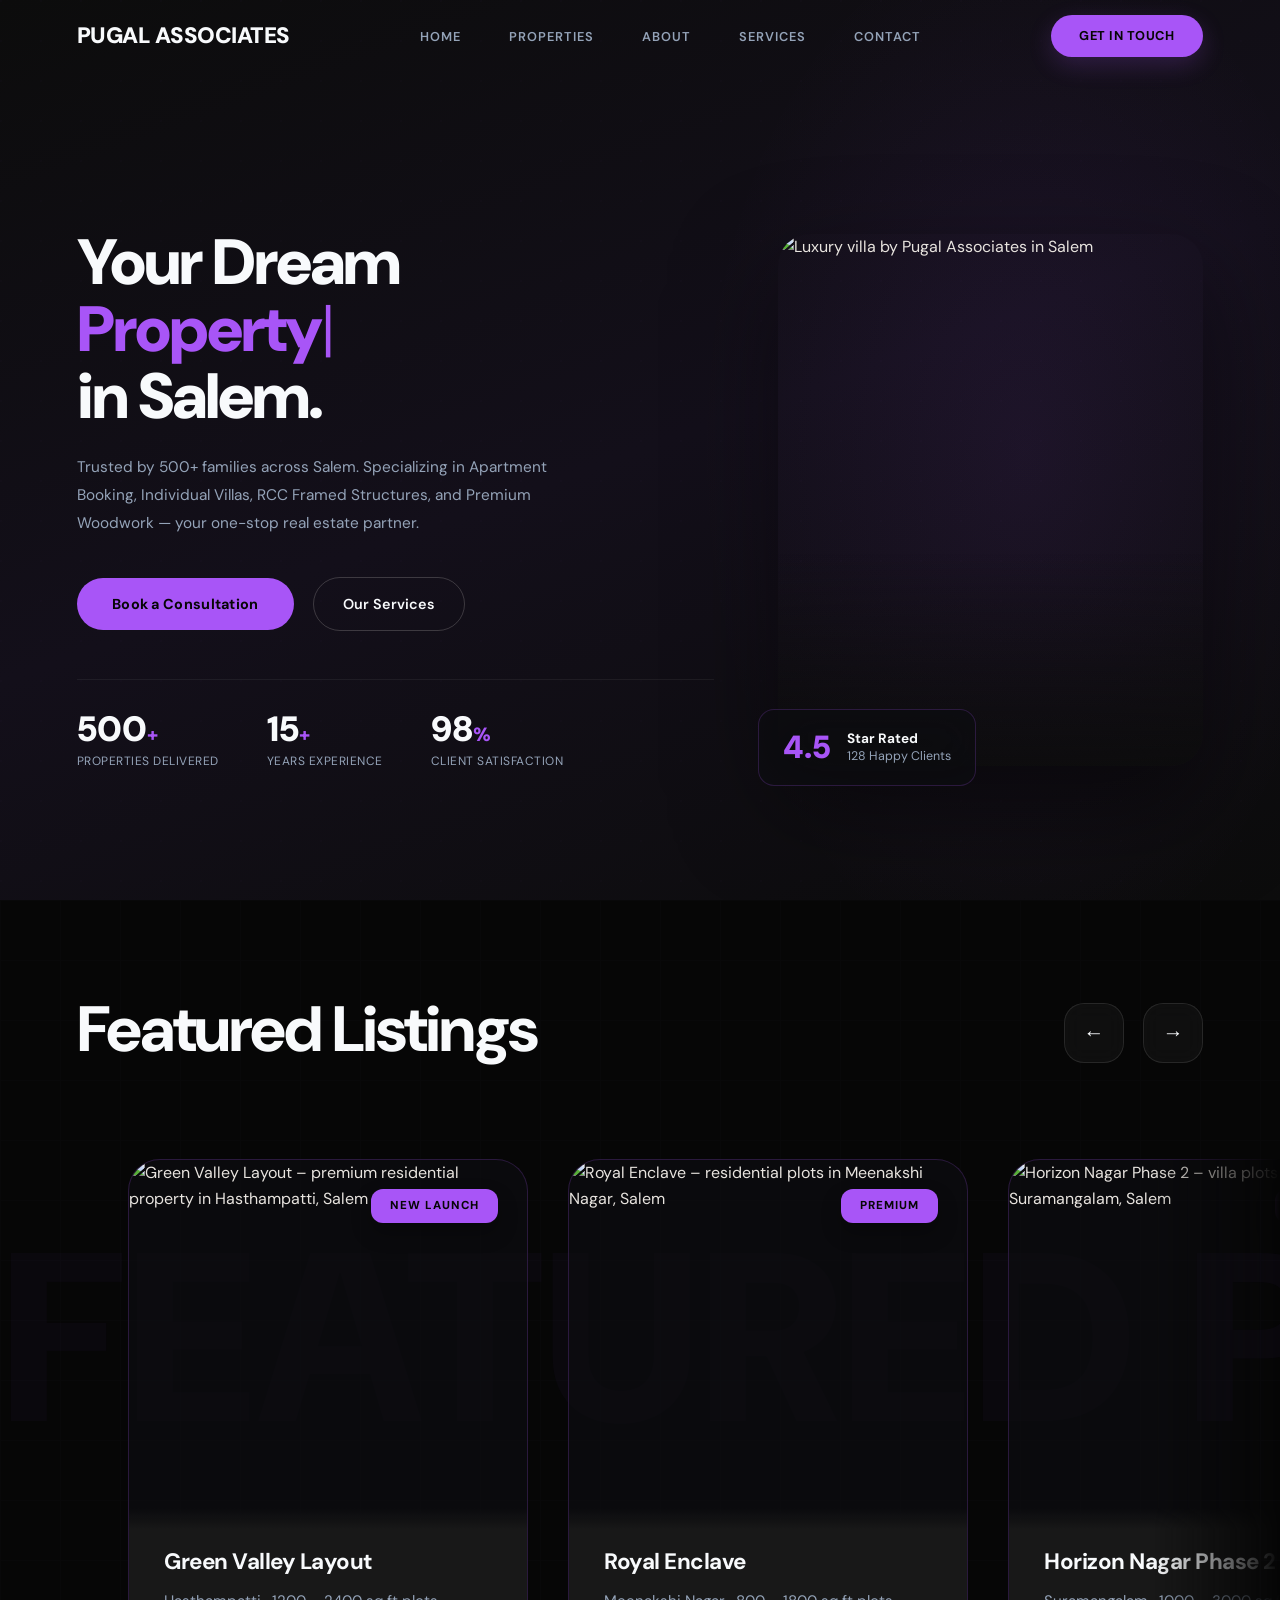
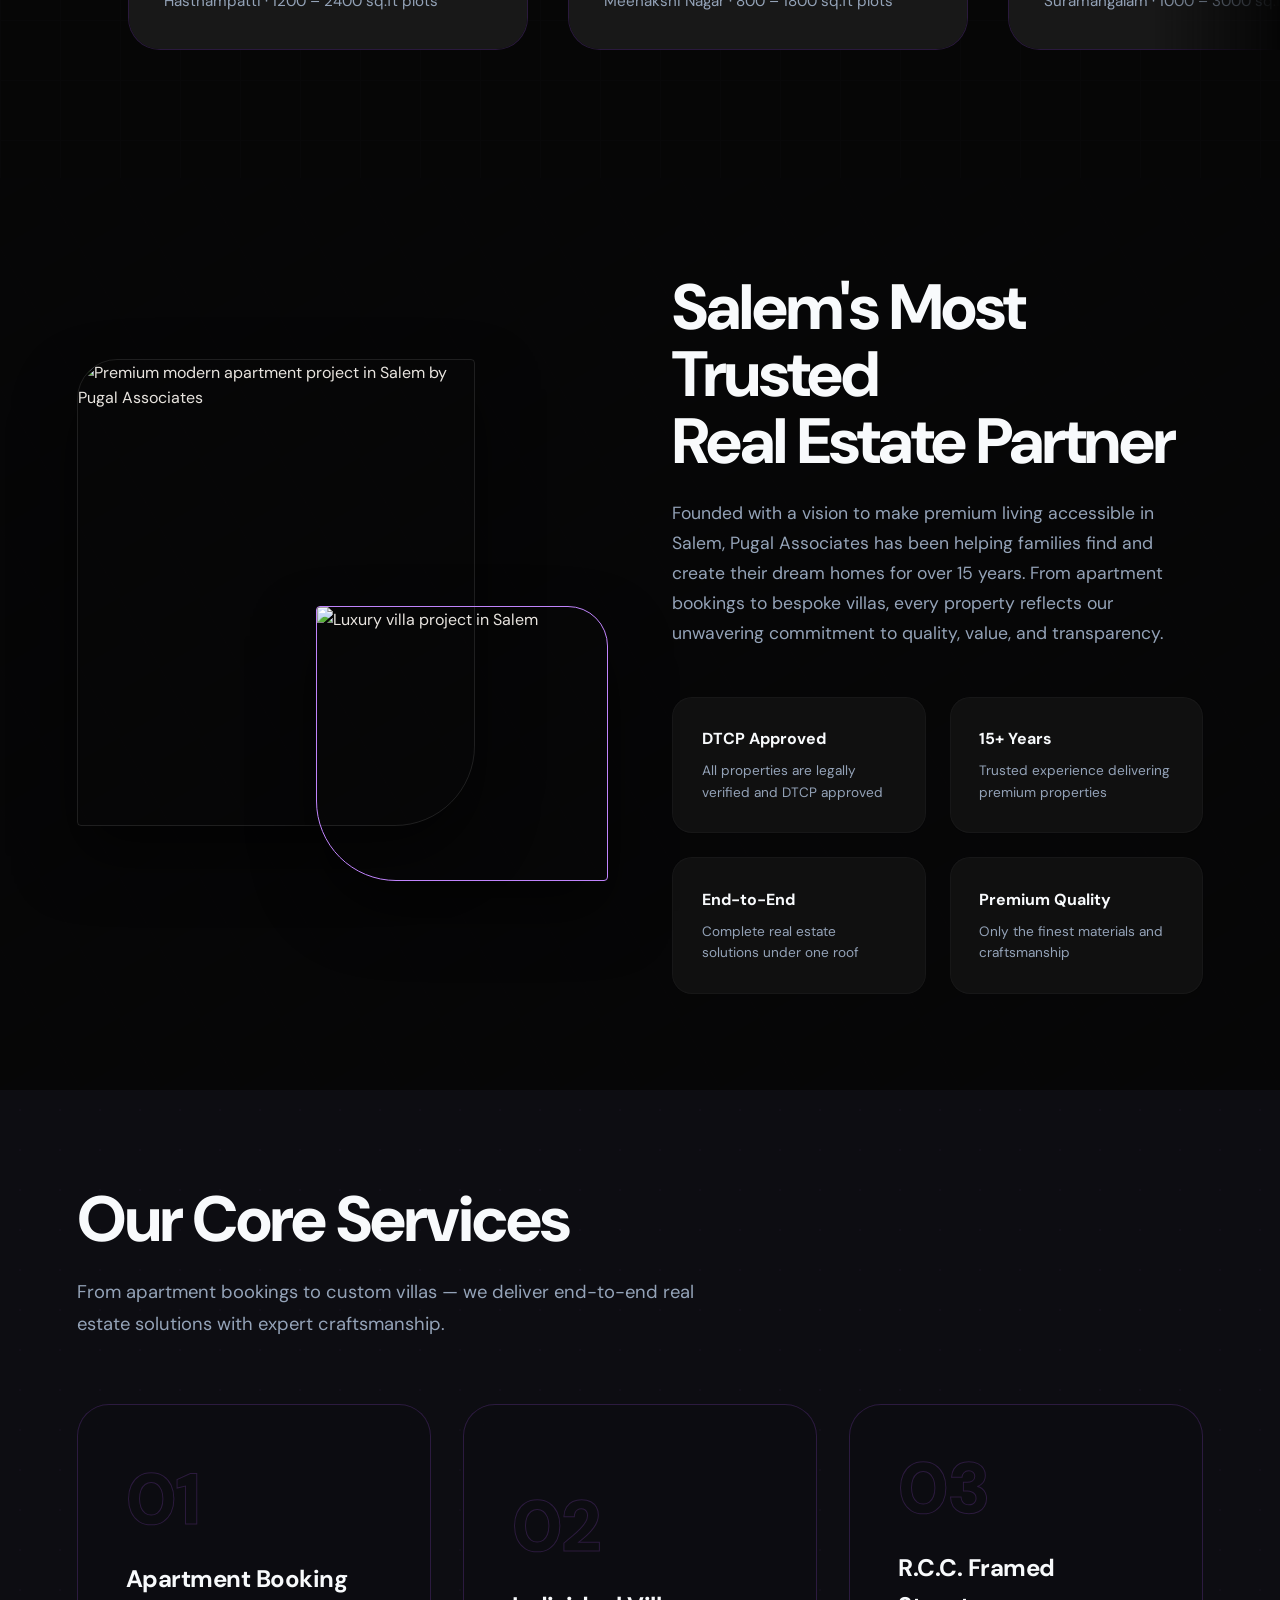
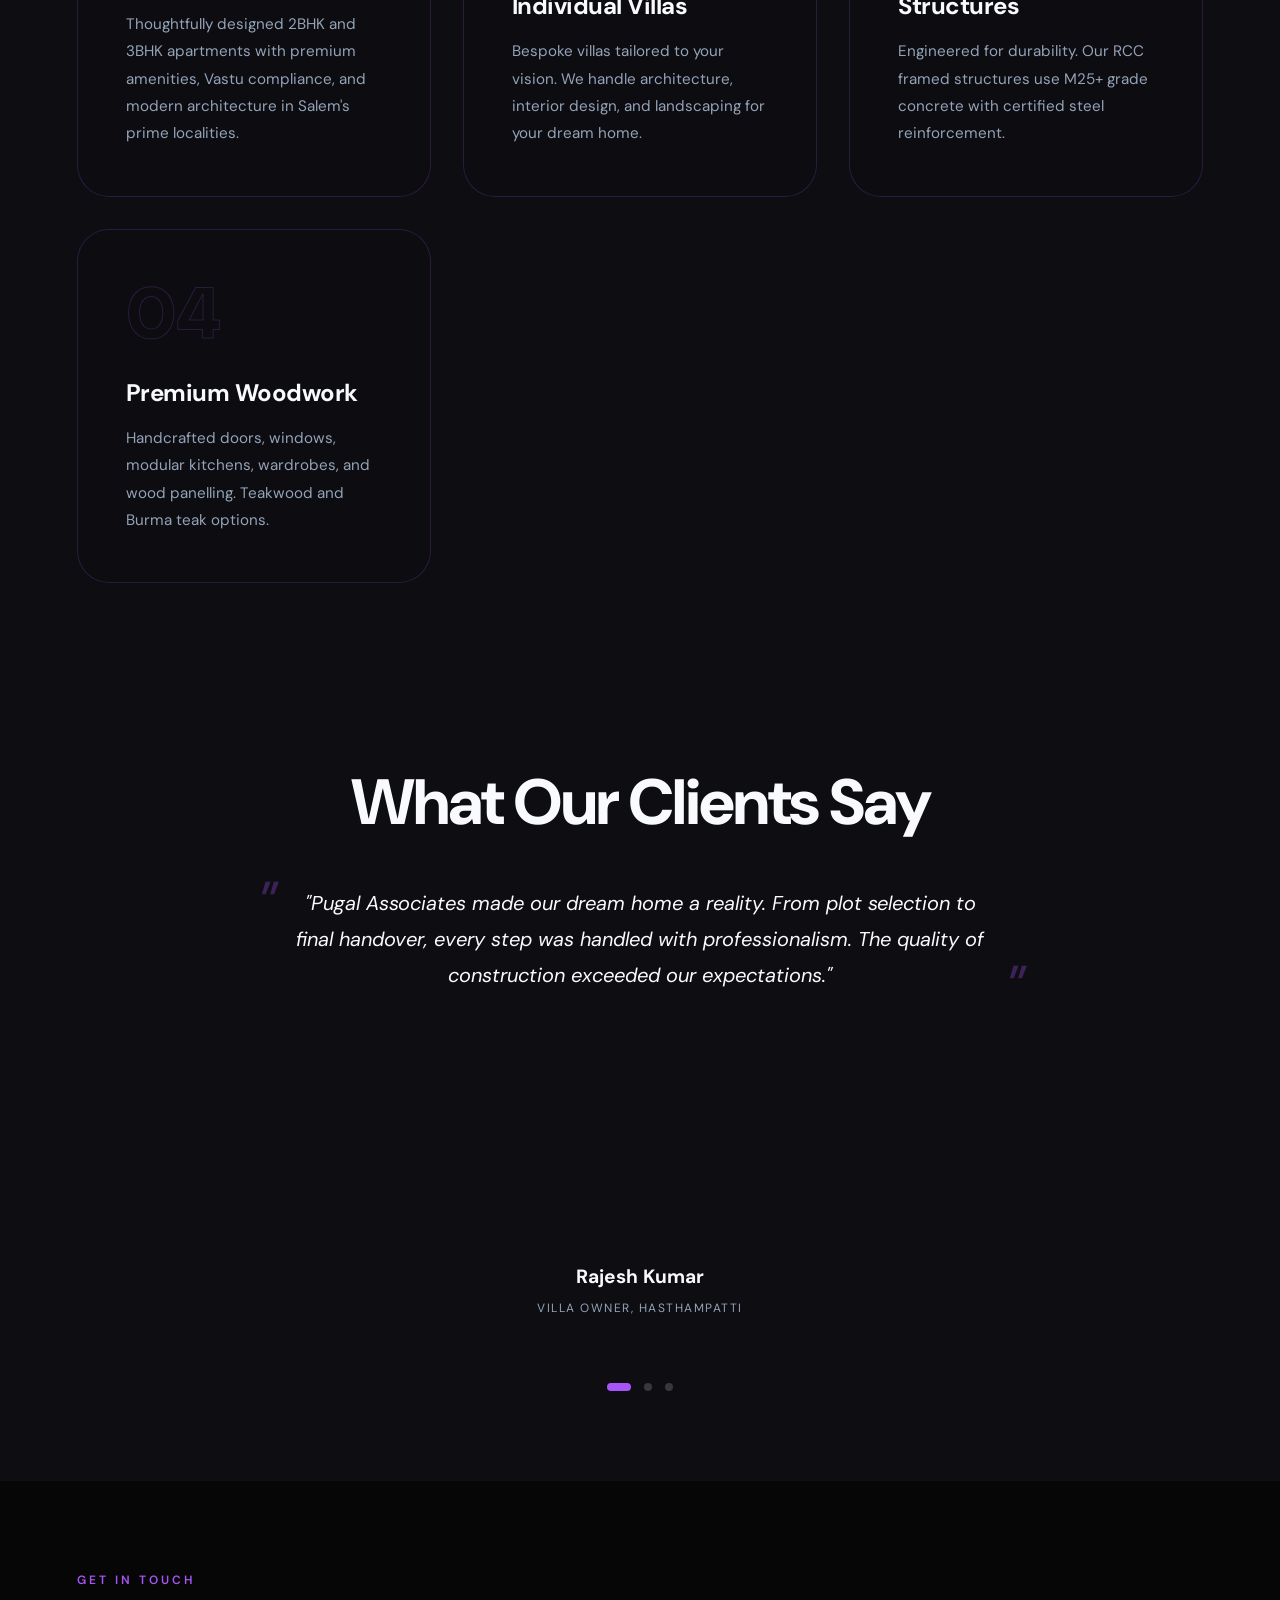
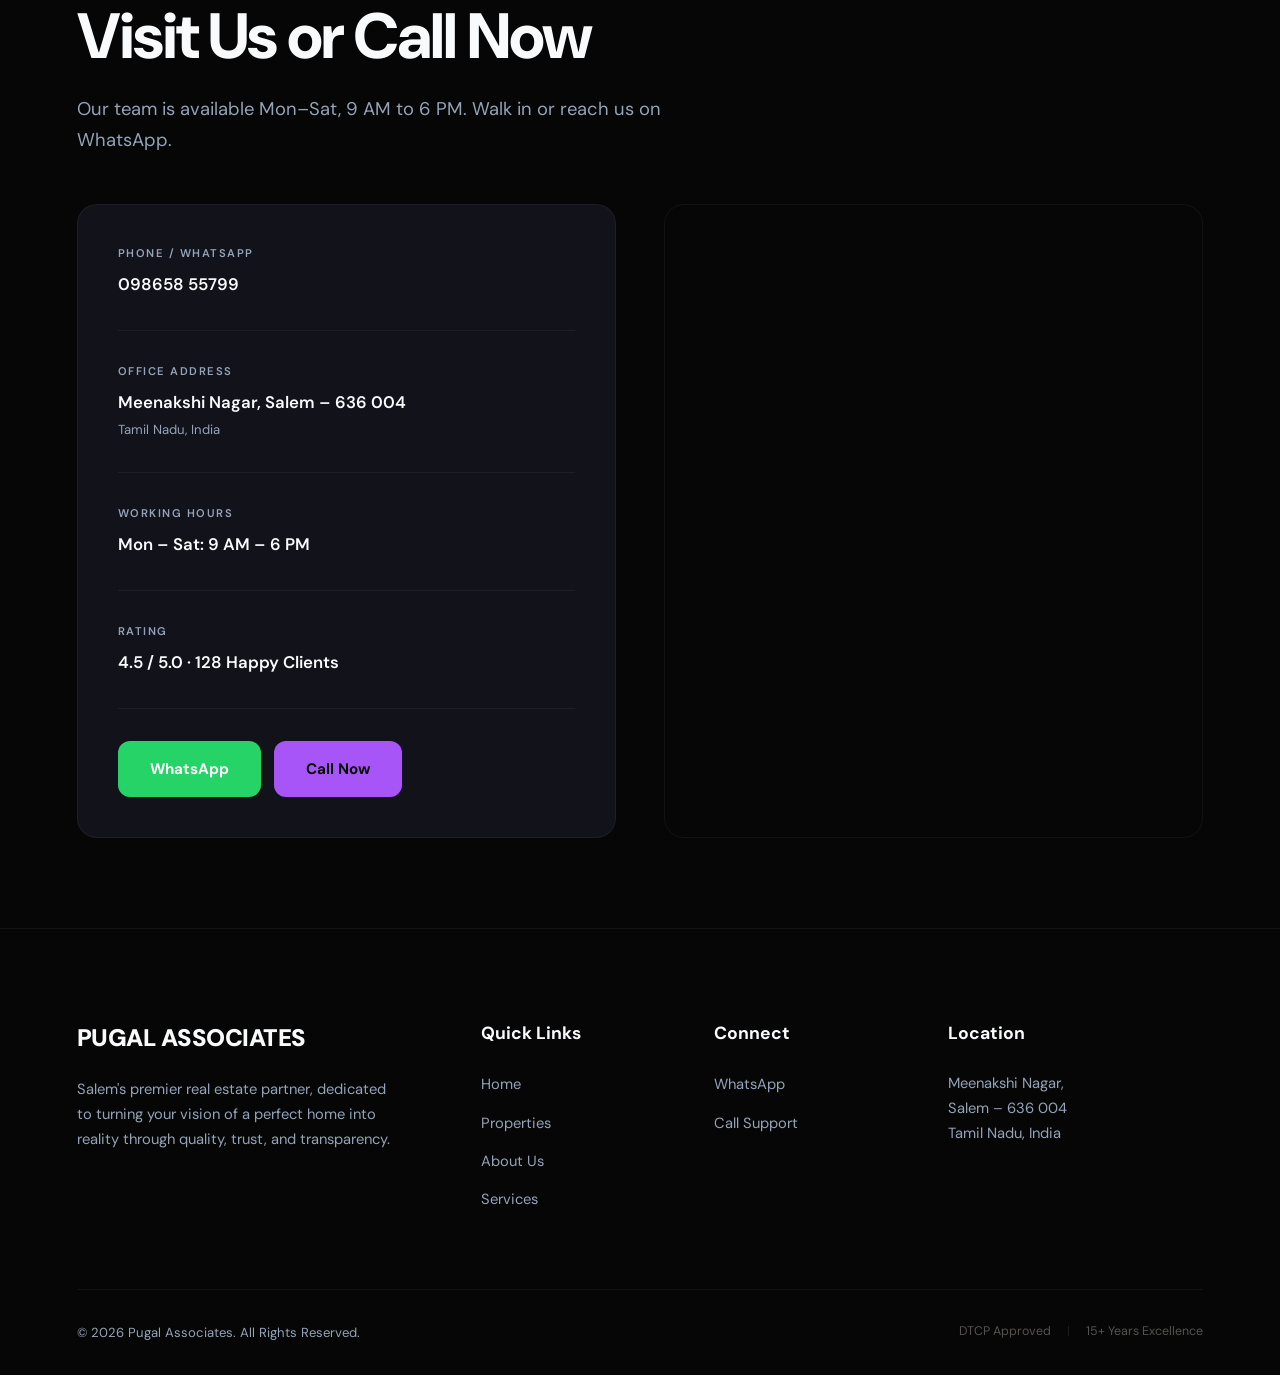
==== index.html @ 4bf2cde3 "Update index.html" ====
<!DOCTYPE html>
<html lang="en">
<head>
<meta charset="UTF-8"/>
<meta name="viewport" content="width=device-width, initial-scale=1.0"/>
<meta name="description" content="Pugal Associates – Premier Real Estate Company in Salem, Tamil Nadu. Apartment Booking, Individual Villas, RCC Framed Structures, and Premium Woodwork."/>
<meta name="keywords" content="real estate Salem, apartment booking Salem, individual villas Salem, RCC framed structure Salem, woodwork Salem, Pugal Associates, plots Salem Tamil Nadu"/>
<title>Pugal Associates – Premium Real Estate Company, Salem</title>
<link href="https://fonts.googleapis.com/css2?family=DM+Sans:ital,opsz,wght@0,9..40,100..1000;1,9..40,100..1000&display=swap" rel="stylesheet"/>
<link rel="stylesheet" href="style.css"/>
<script type="application/ld+json">
{
  "@context": "https://schema.org",
  "@type": "LocalBusiness",
  "name": "Pugal Associates",
  "description": "Premier Real Estate Company in Salem, Tamil Nadu. Specializing in Apartment Booking, Individual Villas, RCC Framed Structures, and Premium Woodwork.",
  "url": "https://pugalassociates.in",
  "telephone": "+919865855799",
  "address": {
    "@type": "PostalAddress",
    "streetAddress": "Meenakshi Nagar",
    "addressLocality": "Salem",
    "addressRegion": "Tamil Nadu",
    "postalCode": "636004",
    "addressCountry": "IN"
  },
  "geo": { "@type": "GeoCoordinates", "latitude": 11.6643, "longitude": 78.1460 },
  "openingHours": "Mo-Sa 09:00-18:00",
  "aggregateRating": { "@type": "AggregateRating", "ratingValue": "4.5", "reviewCount": "128" }
}
</script>
</head>
<body>

<!-- Scroll Progress Removed -->

<!-- Cursor Glow -->
<div class="cursor-glow" id="cursorGlow"></div>
<div class="nav-overlay" id="navOverlay"></div>

<!-- Navigation -->
<nav id="navbar">
  <a href="#home" class="logo">PUGAL ASSOCIATES</a>
  <button class="hamburger" id="hamburger" aria-label="Toggle menu">
    <span></span>
    <span></span>
    <span></span>
  </button>
  <ul class="nav-links" id="nav-links">
    <li><a href="#home">Home</a></li>
    <li><a href="#properties">Properties</a></li>
    <li><a href="#about">About</a></li>
    <li><a href="#services">Services</a></li>
    <li><a href="#contact">Contact</a></li>
  </ul>
  <a class="nav-cta" href="https://wa.me/919865855799?text=Hello%20Pugal%20Associates!" target="_blank" rel="noopener noreferrer">Get in Touch</a>
</nav>

<!-- Hero Section -->
<section id="home" class="hero">
  <div class="hero-bg"></div>
  <div class="hero-pattern"></div>
  <div class="hero-gradient"></div>
  <div class="hero-content">
    <div class="hero-left">
      <h1>
        Your Dream<br>
        <span class="typed-text" id="typedText"></span><br>
        in Salem.
      </h1>
      <p class="hero-desc">
        Trusted by 500+ families across Salem. Specializing in Apartment Booking, Individual Villas, RCC Framed Structures, and Premium Woodwork — your one-stop real estate partner.
      </p>
      <div class="hero-actions">
        <a href="https://wa.me/919865855799?text=Hello%20Pugal%20Associates!%20I%27d%20like%20to%20book%20a%20consultation." target="_blank" rel="noopener noreferrer" class="btn-hero">Book a Consultation</a>
        <a href="#services" class="btn-ghost">Our Services</a>
      </div>
      <div class="hero-stats">
        <div class="h-stat">
          <div class="h-stat-num"><span class="counter" data-target="500">0</span><span class="counter-suffix">+</span></div>
          <div class="h-stat-label">Properties Delivered</div>
        </div>
        <div class="h-stat">
          <div class="h-stat-num"><span class="counter" data-target="15">0</span><span class="counter-suffix">+</span></div>
          <div class="h-stat-label">Years Experience</div>
        </div>
        <div class="h-stat">
          <div class="h-stat-num"><span class="counter" data-target="98">0</span><span class="counter-suffix">%</span></div>
          <div class="h-stat-label">Client Satisfaction</div>
        </div>
      </div>
    </div>
    <div class="hero-visual">
      <div class="hero-img-main">
        <img src="images/hero-villa.png" alt="Luxury villa by Pugal Associates in Salem" loading="eager"/>
      </div>
      <div class="hero-floating-card">
        <div class="hfc-num">4.5</div>
        <div class="hfc-text"><strong>Star Rated</strong>128 Happy Clients</div>
      </div>
    </div>
  </div>
</section>

<!-- Properties Gallery (Horizontal Scroll) -->
<section id="properties">
  <div class="prop-bg-text">FEATURED PROPERTIES · PREMIUM LISTINGS · MODERN LIVING · </div>
  <div class="prop-header">
    <div>
      <h2 class="sec-title reveal">Featured Listings</h2>
    </div>
    <div class="scroll-arrows">
      <button class="scroll-arrow" id="scrollLeft" aria-label="Scroll left">←</button>
      <button class="scroll-arrow" id="scrollRight" aria-label="Scroll right">→</button>
    </div>
  </div>
  <div class="prop-scroll-wrap">
    <div class="prop-track" id="propTrack">
      <div class="prop-card">
        <div class="prop-badge">New Launch</div>
        <img src="https://images.unsplash.com/photo-1512917774080-9991f1c4c750?w=600&auto=format&fit=crop&q=75" alt="Green Valley Layout – premium residential property in Hasthampatti, Salem" loading="lazy"/>
        <div class="prop-card-body">
          <h3>Green Valley Layout</h3>
          <p>Hasthampatti · 1200 – 2400 sq.ft plots</p>
        </div>
      </div>
      <div class="prop-card">
        <div class="prop-badge">Premium</div>
        <img src="https://images.unsplash.com/photo-1560518883-ce09059eeffa?w=600&auto=format&fit=crop&q=75" alt="Royal Enclave – residential plots in Meenakshi Nagar, Salem" loading="lazy"/>
        <div class="prop-card-body">
          <h3>Royal Enclave</h3>
          <p>Meenakshi Nagar · 800 – 1800 sq.ft plots</p>
        </div>
      </div>
      <div class="prop-card">
        <div class="prop-badge">Featured</div>
        <img src="https://images.unsplash.com/photo-1600596542815-ffad4c1539a9?w=600&auto=format&fit=crop&q=75" alt="Horizon Nagar Phase 2 – villa plots in Suramangalam, Salem" loading="lazy"/>
        <div class="prop-card-body">
          <h3>Horizon Nagar Phase 2</h3>
          <p>Suramangalam · 1000 – 3000 sq.ft plots</p>
        </div>
      </div>
      <div class="prop-card">
        <div class="prop-badge">Hot Deal</div>
        <img src="https://images.unsplash.com/photo-1600585154340-be6161a56a0c?w=600&auto=format&fit=crop&q=75" alt="Premium villa project in Salem by Pugal Associates" loading="lazy"/>
        <div class="prop-card-body">
          <h3>Pugal Heights</h3>
          <p>Steel Plant Road · 2BHK & 3BHK</p>
        </div>
      </div>
      <div class="prop-card">
        <div class="prop-badge">Sold Out soon</div>
        <img src="https://images.unsplash.com/photo-1600607687939-ce8a6c25118c?w=600&auto=format&fit=crop&q=75" alt="Luxury individual villa in Salem" loading="lazy"/>
        <div class="prop-card-body">
          <h3>Lakeside Villas</h3>
          <p>Kannankurichi · 1500 sq.ft Villas</p>
        </div>
      </div>
    </div>
  </div>
</section>

<!-- About Section -->
<section id="about">
  <div class="about-grid">
    <div class="about-images reveal-left">
        <img src="images/about-apartment.png" alt="Premium modern apartment project in Salem by Pugal Associates" loading="lazy"/>
      <img src="https://images.unsplash.com/photo-1613490493576-7fde63acd811?w=600&auto=format&fit=crop&q=80" alt="Luxury villa project in Salem" loading="lazy"/>
    </div>
    <div class="about-text">
      <h2 class="sec-title reveal">Salem's Most Trusted<br>Real Estate Partner</h2>
      <p class="sec-desc reveal">
        Founded with a vision to make premium living accessible in Salem, Pugal Associates has been helping families find and create their dream homes for over 15 years. From apartment bookings to bespoke villas, every property reflects our unwavering commitment to quality, value, and transparency.
      </p>
      <div class="about-features stagger-children">
        <div class="about-feat">
          <h4>DTCP Approved</h4>
          <p>All properties are legally verified and DTCP approved</p>
        </div>
        <div class="about-feat">
          <h4>15+ Years</h4>
          <p>Trusted experience delivering premium properties</p>
        </div>
        <div class="about-feat">
          <h4>End-to-End</h4>
          <p>Complete real estate solutions under one roof</p>
        </div>
        <div class="about-feat">
          <h4>Premium Quality</h4>
          <p>Only the finest materials and craftsmanship</p>
        </div>
      </div>
    </div>
  </div>
</section>

<!-- Services Section -->
<section id="services">
  <div style="max-width:1300px;margin:0 auto">
    <h2 class="sec-title reveal">Our Core Services</h2>
    <p class="sec-desc reveal">From apartment bookings to custom villas — we deliver end-to-end real estate solutions with expert craftsmanship.</p>
    <div class="svc-grid stagger-children">
      <div class="svc-card">
        <div class="svc-num">01</div>
        <h3>Apartment Booking</h3>
        <p>Thoughtfully designed 2BHK and 3BHK apartments with premium amenities, Vastu compliance, and modern architecture in Salem's prime localities.</p>

      </div>
      <div class="svc-card">
        <div class="svc-num">02</div>
        <h3>Individual Villas</h3>
        <p>Bespoke villas tailored to your vision. We handle architecture, interior design, and landscaping for your dream home.</p>

      </div>
      <div class="svc-card">
        <div class="svc-num">03</div>
        <h3>R.C.C. Framed Structures</h3>
        <p>Engineered for durability. Our RCC framed structures use M25+ grade concrete with certified steel reinforcement.</p>

      </div>
      <div class="svc-card">
        <div class="svc-num">04</div>
        <h3>Premium Woodwork</h3>
        <p>Handcrafted doors, windows, modular kitchens, wardrobes, and wood panelling. Teakwood and Burma teak options.</p>

      </div>
    </div>
  </div>
</section>

<!-- Testimonials -->
<section id="testimonials">
  <div style="max-width:1300px;margin:0 auto;text-align:center">
    <h2 class="sec-title reveal">What Our Clients Say</h2>
    <div class="testi-container">
      <div class="testi-slide active">
        <div class="testi-quote">"Pugal Associates made our dream home a reality. From plot selection to final handover, every step was handled with professionalism. The quality of construction exceeded our expectations."</div>
        <div class="testi-author">
          <div class="testi-author-info"><h4>Rajesh Kumar</h4><p>Villa Owner, Hasthampatti</p></div>
        </div>
      </div>
      <div class="testi-slide">
        <div class="testi-quote">"We booked a 3BHK apartment through Pugal Associates and the entire experience was seamless. The attention to detail in the woodwork and interiors is outstanding."</div>
        <div class="testi-author">
          <div class="testi-author-info"><h4>Priya Shankar</h4><p>Apartment Owner, Meenakshi Nagar</p></div>
        </div>
      </div>
      <div class="testi-slide">
        <div class="testi-quote">"The RCC structure work done by Pugal Associates for our commercial building was top-notch. Completed on time, within budget, and with superior quality materials."</div>
        <div class="testi-author">
          <div class="testi-author-info"><h4>Mohammed Farook</h4><p>Business Owner, Salem</p></div>
        </div>
      </div>
    </div>
    <div class="testi-dots" id="testiDots">
      <button class="testi-dot active" data-index="0" aria-label="Testimonial 1"></button>
      <button class="testi-dot" data-index="1" aria-label="Testimonial 2"></button>
      <button class="testi-dot" data-index="2" aria-label="Testimonial 3"></button>
    </div>
  </div>
</section>

<!-- Contact Section -->
<section id="contact">
  <div style="max-width:1300px;margin:0 auto">
    <div class="sec-label reveal"><span class="line"></span> Get In Touch</div>
    <h2 class="sec-title reveal">Visit Us or Call Now</h2>
    <p class="sec-desc reveal">Our team is available Mon–Sat, 9 AM to 6 PM. Walk in or reach us on WhatsApp.</p>
    <div class="contact-grid">
      <div class="contact-card reveal-left">
        <div class="contact-item">
          <label>Phone / WhatsApp</label>
          <p><a href="tel:+919865855799">098658 55799</a> </p>
        </div>
        <div class="contact-item">
          <label>Office Address</label>
          <p>Meenakshi Nagar, Salem – 636 004</p>
          <p class="sub">Tamil Nadu, India</p>
        </div>
        <div class="contact-item">
          <label>Working Hours</label>
          <p>Mon – Sat: 9 AM – 6 PM</p>
        </div>
        <div class="contact-item">
          <label>Rating</label>
          <p>4.5 / 5.0 · 128 Happy Clients</p>
        </div>
        <div class="contact-btns">
          <a href="https://wa.me/919865855799?text=Hello%20Pugal%20Associates!" class="btn-wa" target="_blank" rel="noopener noreferrer"> WhatsApp</a>
          <a href="tel:+919865855799" class="btn-call-cta"> Call Now</a>
        </div>
      </div>
      <div class="map-container reveal-right">
        <iframe src="https://www.google.com/maps/embed?pb=!1m18!1m12!1m3!1d3908.6!2d78.146!3d11.664!2m3!1f0!2f0!3f0!3m2!1i1024!2i768!4f13.1!3m3!1m2!1s0x3babf1cd6b0cef3d%3A0x9a55e6e4a3f3a!2sMeenakshi%20Nagar%2C%20Salem%2C%20Tamil%20Nadu!5e0!3m2!1sen!2sin!4v1" allowfullscreen="" loading="lazy" title="Pugal Associates office location" referrerpolicy="no-referrer-when-downgrade"></iframe>
      </div>
    </div>
  </div>
</section>

<!-- Footer -->
<footer>
  <div class="footer-top">
    <div class="footer-col about-col">
      <a href="#home" class="logo">PUGAL ASSOCIATES</a>
      <p>Salem's premier real estate partner, dedicated to turning your vision of a perfect home into reality through quality, trust, and transparency.</p>
    </div>
    <div class="footer-col">
      <h4>Quick Links</h4>
      <ul>
        <li><a href="#home">Home</a></li>
        <li><a href="#properties">Properties</a></li>
        <li><a href="#about">About Us</a></li>
        <li><a href="#services">Services</a></li>
      </ul>
    </div>
    <div class="footer-col">
      <h4>Connect</h4>
      <ul>
        <li><a href="https://wa.me/919865855799" target="_blank">WhatsApp</a></li>
        <li><a href="tel:+919865855799">Call Support</a></li>
      </ul>
    </div>
    <div class="footer-col">
      <h4>Location</h4>
      <p>Meenakshi Nagar,<br>Salem – 636 004<br>Tamil Nadu, India</p>
    </div>
  </div>
  <div class="footer-bottom">
    <div class="footer-bottom-inner">
      <p>&copy; 2026 Pugal Associates. All Rights Reserved.</p>
      <div class="footer-legal">
        <span>DTCP Approved</span>
        <span class="sep">|</span>
        <span>15+ Years Excellence</span>
      </div>
    </div>
  </div>
</footer>

<script>
// ─── Hamburger Menu ───
const ham = document.getElementById('hamburger');
const navLinks = document.getElementById('nav-links');
ham.addEventListener('click', () => {
  ham.classList.toggle('active');
  navLinks.classList.toggle('open');
  document.getElementById('navOverlay').classList.toggle('active');
  document.body.style.overflow = navLinks.classList.contains('open') ? 'hidden' : '';
});
document.getElementById('navOverlay').addEventListener('click', () => {
  ham.classList.remove('active');
  navLinks.classList.remove('open');
  document.getElementById('navOverlay').classList.remove('active');
  document.body.style.overflow = '';
});
navLinks.querySelectorAll('a').forEach(a => {
  a.addEventListener('click', () => { 
    ham.classList.remove('active'); 
    navLinks.classList.remove('open');
    document.getElementById('navOverlay').classList.remove('active');
    document.body.style.overflow = '';
  });
});

// ─── Nav Scroll Effect ───
const navbar = document.getElementById('navbar');
window.addEventListener('scroll', () => {
  navbar.classList.toggle('scrolled', window.scrollY > 50);
});

// Scroll Progress Logic Removed

// ─── Cursor Glow ───
const glow = document.getElementById('cursorGlow');
if (window.innerWidth > 768) {
  document.addEventListener('mousemove', e => {
    glow.style.left = e.clientX + 'px';
    glow.style.top = e.clientY + 'px';
  });
}

// ─── Typed Text Animation ───
const words = ['Property', 'Villa', 'Apartment', 'Future'];
let wi = 0, ci = 0, deleting = false;
const typedEl = document.getElementById('typedText');
function typeEffect() {
  const word = words[wi];
  if (!deleting) {
    typedEl.textContent = word.substring(0, ci + 1);
    ci++;
    if (ci === word.length) { deleting = true; setTimeout(typeEffect, 1800); return; }
    setTimeout(typeEffect, 100);
  } else {
    typedEl.textContent = word.substring(0, ci - 1);
    ci--;
    if (ci === 0) { deleting = false; wi = (wi + 1) % words.length; setTimeout(typeEffect, 400); return; }
    setTimeout(typeEffect, 50);
  }
}
setTimeout(() => { typeEffect(); typedEl.classList.remove('done'); }, 1200);

// ─── Counter Animation ───
const counters = document.querySelectorAll('.counter');
let counterDone = false;
function animateCounters() {
  if (counterDone) return;
  counters.forEach(c => {
    const target = +c.dataset.target;
    const dur = 2000, step = 30;
    let current = 0;
    const inc = target / (dur / step);
    const timer = setInterval(() => {
      current += inc;
      if (current >= target) { c.textContent = target; clearInterval(timer); }
      else c.textContent = Math.floor(current);
    }, step);
  });
  counterDone = true;
}

// ─── Scroll Reveal ───
const revealObserver = new IntersectionObserver((entries) => {
  entries.forEach(entry => {
    if (entry.isIntersecting) {
      entry.target.classList.add('visible');
      // Trigger counters when hero stats visible
      if (entry.target.closest('.hero-stats') || entry.target.classList.contains('counter')) animateCounters();
      revealObserver.unobserve(entry.target);
    }
  });
}, { threshold: 0.12, rootMargin: '0px 0px -40px 0px' });
document.querySelectorAll('.reveal,.reveal-left,.reveal-right,.stagger-children').forEach(el => revealObserver.observe(el));
// Also trigger counters on scroll past hero
const statsObserver = new IntersectionObserver(entries => {
  entries.forEach(e => { if (e.isIntersecting) animateCounters(); });
}, { threshold: 0.5 });
document.querySelectorAll('.hero-stats').forEach(el => statsObserver.observe(el));

// ─── Property Gallery Scroll Arrows ───
const track = document.getElementById('propTrack');
document.getElementById('scrollLeft').addEventListener('click', () => track.scrollBy({ left: -450, behavior: 'smooth' }));
document.getElementById('scrollRight').addEventListener('click', () => track.scrollBy({ left: 450, behavior: 'smooth' }));

// ─── Property Card Hover Effect ───
document.querySelectorAll('.prop-card').forEach(card => {
  card.addEventListener('mousemove', e => {
    const rect = card.getBoundingClientRect();
    const x = ((e.clientX - rect.left) / rect.width) * 100;
    const y = ((e.clientY - rect.top) / rect.height) * 100;
    card.style.setProperty('--x', `${x}%`);
    card.style.setProperty('--y', `${y}%`);
  });
});

// ─── Testimonial Slider ───
const slides = document.querySelectorAll('.testi-slide');
const dots = document.querySelectorAll('.testi-dot');
let currentSlide = 0, autoSlide;
function goToSlide(n) {
  slides[currentSlide].classList.remove('active');
  slides[currentSlide].classList.add('prev');
  dots[currentSlide].classList.remove('active');
  setTimeout(() => slides[currentSlide].classList.remove('prev'), 600);
  currentSlide = n;
  slides[currentSlide].classList.add('active');
  dots[currentSlide].classList.add('active');
}
dots.forEach(dot => dot.addEventListener('click', () => {
  clearInterval(autoSlide);
  goToSlide(+dot.dataset.index);
  autoSlide = setInterval(() => goToSlide((currentSlide + 1) % slides.length), 5000);
}));
autoSlide = setInterval(() => goToSlide((currentSlide + 1) % slides.length), 5000);
</script>

</body>
</html>
---- style.css ----
/* ═══ RESET & BASE ═══ */
*,*::before,*::after{box-sizing:border-box;margin:0;padding:0}
html{scroll-behavior:smooth;--scroll:0;scrollbar-width:none;-ms-overflow-style:none}
html::-webkit-scrollbar{display:none}
body{font-family:'DM Sans',sans-serif;background:#0c0c0c;color:#e8e4df;overflow-x:hidden;line-height:1.6;scrollbar-width:none;-ms-overflow-style:none}
body::-webkit-scrollbar{display:none}
::selection{background:rgba(168,85,247,.4);color:#fff}
:root{
  --accent:#a855f7;
  --accent-light:#c084fc;
  --accent-dark:#7e22ce;
  --cream:#f8fafc;
  --dark:#060606;
  --dark-2:#0d0d12;
  --dark-3:#12121a;
  --dark-4:#1a1a26;
  --text:#f1f5f9;
  --text-muted:#94a3b8;
  --glass:rgba(13,13,18,.7);
  --glass-border:rgba(168,85,247,.2);
  --radius:clamp(16px, 3vw, 32px);
  --transition:cubic-bezier(.16,1,.3,1);
  
  /* Fluid Spacing */
  --space-unit: clamp(1rem, 2vw, 2.5rem);
  --pad-x: clamp(1.5rem, 6vw, 8rem);
  --pad-y: clamp(4rem, 10vh, 10rem);
}

/* ═══ SCROLL PROGRESS ═══ */
.scroll-progress{
  position:fixed;top:0;left:0;height:3px;
  background:linear-gradient(90deg,var(--accent),var(--accent-light));
  width:0%;z-index:9999;transition:width .1s linear;
}

/* ═══ CURSOR GLOW ═══ */
.cursor-glow{
  position:fixed;width:400px;height:400px;
  background:radial-gradient(circle,rgba(168,85,247,.08) 0%,transparent 70%);
  pointer-events:none;z-index:0;
  transform:translate(-50%,-50%);
  transition:left .3s ease,top .3s ease;
}
.nav-overlay{
  position:fixed;inset:0;background:rgba(0,0,0,0.8); /* Darker overlay */
  z-index:1000;opacity:0;pointer-events:none;
  transition:opacity .4s var(--transition);
  backdrop-filter:blur(8px);-webkit-backdrop-filter:blur(8px);
}
.nav-overlay.active{opacity:1;pointer-events:all}

/* ═══ NAV ═══ */
nav{
  position:fixed;top:0;left:0;right:0;z-index:1000;
  padding:0 6%;height:72px;
  display:flex;align-items:center;justify-content:space-between;
  transition:all .4s;
}
nav.scrolled{
  background:rgba(12,12,12,.85);
  backdrop-filter:blur(24px);-webkit-backdrop-filter:blur(24px);
  border-bottom:1px solid var(--glass-border);
}
.logo{
  font-weight:900;font-size:clamp(1.1rem, 2vw, 1.4rem);letter-spacing:-.5px;color:var(--cream);text-decoration:none;
}
.logo span{color:var(--accent);font-weight:900}
.nav-links{display:flex;gap:3rem;list-style:none}
.nav-links a{
  text-decoration:none;color:var(--text-muted);font-size:.8rem;
  font-weight:600;letter-spacing:1px;text-transform:uppercase;
  transition:all .3s var(--transition);position:relative;
}
.nav-links a::after{
  content:'';position:absolute;bottom:-8px;left:0;width:0;height:2px;
  background:var(--accent);transition:width .4s var(--transition);
}
.nav-links a:hover{color:var(--cream)}
.nav-links a:hover::after{width:100%}
.nav-cta{
  background:var(--accent);color:var(--dark);
  padding:.7rem 1.8rem;border-radius:30px;
  font-family:'DM Sans',sans-serif;font-weight:700;font-size:.8rem;
  letter-spacing:.5px;text-transform:uppercase;
  cursor:pointer;text-decoration:none;
  transition:all .3s var(--transition);
  box-shadow: 0 8px 24px rgba(168,85,247,.2);
}
.nav-cta:hover{transform:translateY(-2px);box-shadow: 0 12px 32px rgba(168,85,247,.4)}
.hamburger{display:none;flex-direction:column;gap:5px;cursor:pointer;padding:8px;background:none;border:none;z-index:1100}
.hamburger span{display:block;width:24px;height:2px;background:var(--cream);border-radius:2px;transition:.4s var(--transition)}
.hamburger.active span:nth-child(1){transform:translateY(7px) rotate(45deg)}
.hamburger.active span:nth-child(2){opacity:0;transform:translateX(-10px)}
.hamburger.active span:nth-child(3){transform:translateY(-7px) rotate(-45deg)}
@media(max-width:768px){
  .nav-links{
    display:flex;position:fixed;top:0;right:0;bottom:0;
    width:min(85%, 360px);
    background:linear-gradient(180deg, #0d0d12 0%, #060606 100%);
    border-left:1px solid rgba(168,85,247,0.2);
    flex-direction:column;padding:clamp(5rem, 12vh, 8rem) var(--pad-x);gap:clamp(0.8rem, 2vh, 1.2rem);
    align-items:flex-start;z-index:1050;
    transform:translateX(101%);
    transition:transform .5s var(--transition);
  }
  .nav-links.open{transform:translateX(0);box-shadow:-20px 0 60px rgba(0,0,0,.5)}
  .nav-links a{
    font-size:clamp(1.8rem, 8vw, 2.4rem);font-weight:900;text-transform:none;letter-spacing:-1.5px;
    color:var(--cream);text-decoration:none;
    opacity:0;transform:translateX(20px);transition:all .4s var(--transition);
  }
  .nav-links a:hover{color:var(--accent)}
  .nav-links.open a{opacity:1;transform:none}
  .nav-links.open li:nth-child(1) a{transition-delay:.1s}
  .nav-links.open li:nth-child(2) a{transition-delay:.2s}
  .nav-links.open li:nth-child(3) a{transition-delay:.3s}
  .nav-links.open li:nth-child(4) a{transition-delay:.4s}
  .nav-links.open li:nth-child(5) a{transition-delay:.5s}
  .hamburger{display:flex}
  .nav-cta{display:none}
}
@keyframes fadeIn{from{opacity:0}to{opacity:1}}

/* ═══ HERO ═══ */
.hero{
  min-height: 100dvh; position:relative;overflow:hidden;
  display:flex;align-items:center;padding: 0 var(--pad-x);
}
.hero-bg{
  position:absolute;inset:0;z-index:0;
  background:linear-gradient(160deg,#0c0c0c 0%,#130f1a 50%,#0c0c0c 100%);
}
.hero-pattern{
  position:absolute;inset:0;z-index:0;opacity:.05;
  background-image:radial-gradient(circle at 1px 1px,rgba(168,85,247,.3) 1px,transparent 0);
  background-size:40px 40px;
}
.hero-gradient{
  position:absolute;top:-20%;right:-10%;width:60%;height:140%;
  background:radial-gradient(ellipse,rgba(168,85,247,.08) 0%,transparent 60%);
  z-index:0;pointer-events:none;
}
.hero-content{
  position:relative;z-index:1;width:100%;max-width:1400px;margin:0 auto;
  display:grid;grid-template-columns:1.2fr 0.8fr;gap:4rem;align-items:center;
  padding-top:100px;
}
.hero-eyebrow{
  display:inline-flex;align-items:center;gap:1rem;
  font-size:.72rem;font-weight:600;letter-spacing:3px;text-transform:uppercase;
  color:var(--accent);margin-bottom:1.5rem;
  opacity:0;animation:fadeUp .8s .3s forwards;
}
.hero-eyebrow .line{display:none}
.hero h1{
  font-size:clamp(2.5rem,5vw,4.2rem);font-weight:900;
  line-height:1.05;letter-spacing:-2px;color:var(--cream);
  margin-bottom:1.5rem;
  opacity:0;animation:fadeUp .8s .5s forwards;
}
.hero h1 .typed-text{color:var(--accent);position:relative}
.hero h1 .typed-text::after{
  content:'|';animation:blink 1s infinite;color:var(--accent);
  font-weight:300;margin-left:2px;
}
.typed-text.done::after{display:none}
.hero-desc{
  color:var(--text-muted);font-size:clamp(0.95rem, 1.2vw, 1.1rem);line-height:1.8;
  max-width:520px;margin-bottom:2.5rem;
  opacity:0;animation:fadeUp .8s .7s forwards;
}
.hero-actions{
  display:flex;align-items:center;gap:1.2rem;flex-wrap:wrap;
  opacity:0;animation:fadeUp .8s .9s forwards;
}
.btn-hero{
  display:inline-flex;align-items:center;gap:.6rem;
  background:var(--accent);color:var(--dark);
  padding:.9rem 2.2rem;border-radius:30px;border:none;
  font-family:'DM Sans',sans-serif;font-weight:700;font-size:.9rem;
  letter-spacing:.3px;cursor:pointer;text-decoration:none;
  transition:all .3s;position:relative;overflow:hidden;
}
.btn-hero::before{
  content:'';position:absolute;inset:0;
  background:linear-gradient(135deg,transparent,rgba(255,255,255,.15),transparent);
  transform:translateX(-100%);transition:transform .5s;
}
.btn-hero:hover::before{transform:translateX(100%)}
.btn-hero:hover{transform:translateY(-2px);box-shadow:0 12px 40px rgba(168,85,247,.3)}
.btn-ghost{
  display:inline-flex;align-items:center;gap:.5rem;
  color:var(--cream);padding:.9rem 1.8rem;border-radius:30px;
  border:1.5px solid rgba(232,228,223,.2);
  font-family:'DM Sans',sans-serif;font-weight:600;font-size:.9rem;
  cursor:pointer;text-decoration:none;transition:all .3s;
}
.btn-ghost:hover{border-color:var(--accent);color:var(--accent)}

/* Hero Visual */
.hero-visual{
  position:relative;
  opacity:0;animation:fadeUp .8s .6s forwards;
}
.hero-img-main{
  border-radius:var(--radius);overflow:hidden;position:relative;
  box-shadow:0 40px 100px rgba(0,0,0,.5);
  aspect-ratio: 4/5;
}
.hero-img-main img{width:100%;height:100%;object-fit:cover;display:block;transition:transform 6s ease}
.hero-img-main:hover img{transform:scale(1.05)}
.hero-img-main::after{
  content:'';position:absolute;inset:0;
  background:linear-gradient(180deg,transparent 60%,rgba(12,12,12,.8) 100%);
}
.hero-floating-card{
  position:absolute;bottom:-20px;left:-20px;
  background:var(--glass);backdrop-filter:blur(20px);
  border:1px solid var(--glass-border);border-radius:16px;
  padding:1.2rem 1.5rem;display:flex;align-items:center;gap:1rem;
  z-index:2;
}
.hfc-num{font-size:2rem;font-weight:900;color:var(--accent);line-height:1}
.hfc-text{font-size:.78rem;color:var(--text-muted);line-height:1.4}
.hfc-text strong{display:block;color:var(--cream);font-size:.85rem}

/* Hero Stats Bar */
.hero-stats{
  display:flex;gap:3rem;margin-top:3rem;padding-top:2rem;
  border-top:1px solid rgba(255,255,255,.06);
  opacity:0;animation:fadeUp .8s 1.1s forwards;
}
.h-stat .h-stat-num{font-size:2.2rem;font-weight:900;color:var(--cream);line-height:1}
.h-stat .h-stat-num .counter-suffix{font-size:1.2rem;color:var(--accent)}
.h-stat .h-stat-label{font-size:.75rem;color:var(--text-muted);margin-top:.3rem;letter-spacing:.5px;text-transform:uppercase}

@media(max-width:900px){
  .hero-content{grid-template-columns:1fr;text-align:center;gap:3rem;padding-top:120px}
  .hero-desc{margin-left:auto;margin-right:auto}
  .hero-actions{justify-content:center}
  .hero-visual{
    display:block;width:100%;max-width:500px;margin:0 auto;
    order: 2; /* Move image below text */
  }
  .hero-left{order: 1}
  .hero-stats{justify-content:center;gap:2rem;order: 3;margin-top:2rem}
}

/* ═══ SECTIONS COMMON ═══ */
section{padding: var(--pad-y) var(--pad-x)}
.sec-label{
  font-size:clamp(0.65rem, 1vw, 0.75rem);font-weight:600;letter-spacing:3px;text-transform:uppercase;
  color:var(--accent);margin-bottom:.8rem;
  display:flex;align-items:center;gap:.8rem;
}
.sec-label .line{display:none} /* Hide old line span if it exists */
.sec-title{
  font-size:clamp(2rem, 6vw, 4rem);font-weight:800;
  line-height:1.05;letter-spacing:-2px;margin-bottom:1.5rem;color:var(--cream);
}
.sec-desc{color:var(--text-muted);font-size:clamp(0.95rem, 1.5vw, 1.15rem);line-height:1.7;max-width:650px}

/* ═══ PROPERTY GALLERY (Horizontal Scroll) ═══ */
#properties{
  background:var(--dark);
  position:relative;
  overflow:hidden;
  padding:6rem 0; /* Reduced vertical padding */
}
#properties::before{
  content:'';position:absolute;inset:0;
  background-image: 
    linear-gradient(var(--dark-2) 1px, transparent 1px),
    linear-gradient(90deg, var(--dark-2) 1px, transparent 1px);
  background-size: 60px 60px;
  opacity: 0.3;
  z-index: 0;
}
/* Scrolling Marquee */
.prop-bg-text{
  position:absolute;top:50%;left:0;
  font-size:15rem;font-weight:900;color:rgba(168,85,247,.03);
  white-space:nowrap;pointer-events:none;z-index:0;
  transform:translateY(-50%);
  animation: marquee 40s linear infinite;
}
@keyframes marquee{
  from{transform:translateY(-50%) translateX(0)}
  to{transform:translateY(-50%) translateX(-50%)}
}

.prop-header{
  position:relative;z-index:2;
  max-width:1300px;margin:0 auto 4rem;
  padding:0 6%;
  display:flex;justify-content:space-between;align-items:flex-end;
  gap:2rem;
}
.prop-header h2{margin-bottom:0}

.prop-scroll-wrap{
  position:relative;width:100%;z-index:2;
  mask-image: linear-gradient(to right, transparent, black 10%, black 90%, transparent);
  -webkit-mask-image: linear-gradient(to right, transparent, black 10%, black 90%, transparent);
}
.prop-track{
  display:flex;gap:2.5rem;padding:2rem 10% 2rem; /* Reduced bottom padding */
  overflow-x:auto;scroll-snap-type:x mandatory;
  -ms-overflow-style:none;scrollbar-width:none;
}
.prop-track::-webkit-scrollbar{display:none}
.prop-card{
  flex:0 0 clamp(280px, 35vw, 400px);scroll-snap-align:center;
  border-radius:var(--radius);overflow:hidden;position:relative;
  background:var(--glass);
  backdrop-filter:blur(16px);-webkit-backdrop-filter:blur(16px);
  border:1px solid var(--glass-border);
  transition:all .5s var(--transition);
}
.prop-card::after{
  content:'';position:absolute;inset:0;
  background:radial-gradient(circle at var(--x, 50%) var(--y, 50%), rgba(168,85,247,.1) 0%, transparent 50%);
  opacity:0;transition:opacity .3s;
}
.prop-card:hover::after{opacity:1}
.prop-card:hover{
  transform:translateY(-12px);
  border-color:rgba(168,85,247,.4);
  box-shadow:0 30px 60px rgba(0,0,0,.4);
}
.prop-card img{
  width:100%;aspect-ratio: 4/3.5;object-fit:cover;display:block;
  transition:transform 1s cubic-bezier(.16,1,.3,1);
}
.prop-card:hover img{transform:scale(1.1)}
.prop-card-body{
  padding:2.2rem;
  background:linear-gradient(to top, #181818 85%, transparent);
  position:relative;z-index:2;
}
.prop-card-body h3{font-size:1.4rem;font-weight:700;margin-bottom:.6rem;color:var(--cream);letter-spacing:-.5px}
.prop-card-body p{font-size:.95rem;color:var(--text-muted);display:flex;align-items:center;gap:.6rem}

.prop-badge{
  position:absolute;top:1.8rem;right:1.8rem;
  background:var(--accent);
  color:var(--dark);padding:.5rem 1.2rem;border-radius:12px;
  font-size:.72rem;font-weight:800;letter-spacing:1px;text-transform:uppercase;
  z-index:3;box-shadow:0 10px 20px rgba(0,0,0,.3);
}
.scroll-arrows{display:flex;gap:1.2rem}
.scroll-arrow{
  width:60px;height:60px;border-radius:20px;
  border:1px solid rgba(255,255,255,.1);background:rgba(24,24,24,.5);
  backdrop-filter:blur(10px);
  color:var(--cream);cursor:pointer;font-size:1.3rem;
  display:flex;align-items:center;justify-content:center;
  transition:all .4s;
}
.scroll-arrow:hover{
  background:var(--accent);color:var(--dark);border-color:var(--accent);
  transform:translateY(-4px) rotate(5deg);
}
@media(max-width:768px){
  .prop-card{flex:0 0 85vw}
  .prop-header{flex-direction:column;align-items:flex-start;gap:1.5rem}
  .prop-bg-text{font-size:8rem}
}

/* ═══ ABOUT ═══ */
#about{
  background:var(--dark);
  position:relative;
  overflow:hidden;
  padding:6rem 6%; /* Reduced vertical padding */
}
#about::before{
  content:'';position:absolute;inset:0;
  background-image: 
    linear-gradient(30deg, var(--dark-2) 12%, transparent 12.5%, transparent 87%, var(--dark-2) 87.5%, var(--dark-2)),
    linear-gradient(150deg, var(--dark-2) 12%, transparent 12.5%, transparent 87%, var(--dark-2) 87.5%, var(--dark-2)),
    linear-gradient(30deg, var(--dark-2) 12%, transparent 12.5%, transparent 87%, var(--dark-2) 87.5%, var(--dark-2)),
    linear-gradient(150deg, var(--dark-2) 12%, transparent 12.5%, transparent 87%, var(--dark-2) 87.5%, var(--dark-2)),
    linear-gradient(60deg, rgba(168,85,247,.05) 25%, transparent 25.5%, transparent 75%, rgba(168,85,247,.05) 75%, rgba(168,85,247,.05)),
    linear-gradient(60deg, rgba(168,85,247,.05) 25%, transparent 25.5%, transparent 75%, rgba(168,85,247,.05) 75%, rgba(168,85,247,.05));
  background-size: 80px 140px;
  background-position: 0 0, 0 0, 40px 70px, 40px 70px, 0 0, 40px 70px;
  opacity: 0.1;
  z-index: 0;
}
.about-grid{
  display:grid;grid-template-columns: repeat(auto-fit, minmax(min(100%, 500px), 1fr));gap: clamp(2rem, 5vw, 6rem);
  max-width:1300px;margin:0 auto;align-items:center;
  position:relative;z-index:1;
}
.about-images{
  position:relative;height:550px;
  display:block; /* Changed from grid to relative container */
}
.about-images img{
  position:absolute;border-radius:24px;object-fit:cover;
  border:1px solid rgba(255,255,255,0.1);
  box-shadow:0 30px 60px rgba(0,0,0,0.5);
  transition:all .6s var(--transition);
}
.about-images img:nth-child(1){
  width:75%;height:85%;top:0;left:0;z-index:1;
  border-radius:40px 4px 80px 4px;
}
.about-images img:nth-child(2){
  width:55%;height:50%;bottom:5%;right:0;z-index:2;
  border-radius:4px 40px 4px 80px;
  border-color:var(--accent-light);
}
.about-images img:nth-child(3){
  width:45%;height:45%;top:10%;right:5%;z-index:0;
  border-radius:30px;opacity:0.8; /* Higher opacity */
  filter:brightness(0.7); /* Slightly darker for depth */
}
.about-images img:hover{
  transform:translateY(-15px) scale(1.02);
  z-index:3;opacity:1;filter:none;border-color:var(--accent);
}
@media(max-width:768px){
  .about-images{height:420px;margin-bottom:2rem}
  .about-images img:nth-child(1){width:80%;height:85%;top:0;left:0}
  .about-images img:nth-child(2){width:60%;height:50%;bottom:0;right:0;z-index:2}
  .about-images img:nth-child(3){
    width:50%;height:45%;top:5%;right:2%;z-index:0;
    opacity:0.7;display:block;
    border-radius:20px;
  }
}

.about-text .sec-desc{margin-bottom:3rem;font-size:1.1rem}
.about-features{display:grid;grid-template-columns:1fr 1fr;gap:1.5rem}
.about-feat{
  background:rgba(24,24,24,.6);
  backdrop-filter:blur(10px);
  border:1px solid rgba(255,255,255,.03);
  border-radius:20px;padding:1.8rem;transition:all .4s;
}
.about-feat:hover{
  border-color:rgba(168,85,247,.3);
  transform:translateY(-5px);
  background:rgba(24,24,24,.9);
}
.about-feat h4{font-size:1rem;font-weight:700;color:var(--cream);margin-bottom:.5rem}
.about-feat p{font-size:.85rem;color:var(--text-muted);line-height:1.6}
@media(max-width:1024px){.about-grid{gap:3rem}}
@media(max-width:768px){
  .about-images{display:grid;grid-template-columns:1fr;gap:1rem}
  .about-images img{height:300px}
  .about-images img:first-child{grid-row:auto;border-radius:var(--radius)}
  .about-images img:nth-child(2), .about-images img:nth-child(3){height:200px;border-radius:var(--radius)}
}

/* ═══ SERVICES ═══ */
#services{
  background:var(--dark-2);
  position:relative;
  overflow:hidden;
  padding:6rem 6%;
}
#services::before{
  content:'';position:absolute;inset:0;
  background-image: radial-gradient(var(--accent) 1px, transparent 1px);
  background-size: 40px 40px;
  opacity: 0.03;
  z-index: 0;
}
.svc-grid{
  display:grid;grid-template-columns:repeat(auto-fit, minmax(min(100%, 300px), 1fr));gap:2rem;
  max-width:1400px;margin:4rem auto 0;
  position:relative;z-index:1;
}
.svc-card{
  position:relative;border-radius:var(--radius);overflow:hidden;
  padding:3rem;min-height:300px;
  display:flex;flex-direction:column;justify-content:flex-end;
  cursor:pointer;transition:all .5s var(--transition);
  background:var(--glass);
  border:1px solid var(--glass-border);
  backdrop-filter:blur(12px);-webkit-backdrop-filter:blur(12px);
}
.svc-card::before{
  content:'';position:absolute;inset:0;z-index:0;
  background-size:cover;background-position:center;
  opacity:0;transition:opacity .6s, transform .6s;
}
.svc-card:hover::before{opacity:.2;transform:scale(1.1)}
.svc-card:nth-child(1)::before{background-image:url('https://images.unsplash.com/photo-1545324418-cc1a3fa10c00?w=800&auto=format&fit=crop&q=60')}
.svc-card:nth-child(2)::before{background-image:url('https://images.unsplash.com/photo-1600596542815-ffad4c1539a9?w=800&auto=format&fit=crop&q=60')}
.svc-card:nth-child(3)::before{background-image:url('https://images.unsplash.com/photo-1504307651254-35680f356dfd?w=800&auto=format&fit=crop&q=60')}
.svc-card:nth-child(4)::before{background-image:url('https://images.unsplash.com/photo-1600607687939-ce8a6c25118c?w=800&auto=format&fit=crop&q=60')}

.svc-card:hover{
  border-color:rgba(168,85,247,.4);
  transform:translateY(-10px);
  background:rgba(24,24,24,.8);
}
.svc-card *{position:relative;z-index:1}
.svc-num{
  font-size:4.5rem;font-weight:900;
  color:transparent;
  -webkit-text-stroke:1px rgba(168,85,247,.2);
  line-height:1;margin-bottom:1.5rem;transition:all .4s;
}
.svc-card:hover .svc-num{
  color:rgba(168,85,247,.1);
  -webkit-text-stroke:1px rgba(168,85,247,.5);
}
.svc-card h3{font-size:1.5rem;font-weight:700;color:var(--cream);margin-bottom:.8rem;letter-spacing:-.5px}
.svc-card p{font-size:.95rem;color:var(--text-muted);line-height:1.8;max-width:420px}

@media(max-width:900px){.svc-grid{grid-template-columns:1fr}}

/* ═══ TESTIMONIALS ═══ */
#testimonials{background:var(--dark-2);overflow:hidden}
.testi-container{max-width:800px;margin:3rem auto 0;position:relative;min-height:450px}
@media(max-width:768px){.testi-container{min-height:500px}}
.testi-slide{
  position:absolute;inset:0;opacity:0;transform:translateX(60px);
  transition:all .6s ease;padding:0 1.5rem;
  display:flex;flex-direction:column;justify-content:center;align-items:center;
}
.testi-slide.active{opacity:1;transform:none}
.testi-slide.prev{opacity:0;transform:translateX(-60px)}
.testi-quote{
  font-size:clamp(1rem, 4vw, 1.25rem);font-weight:400;line-height:1.8;color:var(--cream);
  font-style:italic;margin-bottom:2rem;position:relative;padding:0 1.5rem;
}
.testi-quote::before{
  content:'"';
  position:absolute;
  left:-0.5rem;
  top:-0.5rem;
  font-size:4rem;
  color:var(--accent);
  opacity:0.3;
  line-height:1;
}
.testi-quote::after{
  content:'"';
  position:absolute;
  right:-0.5rem;
  bottom:-2rem;
  font-size:4rem;
  color:var(--accent);
  opacity:0.3;
  line-height:1;
}
.testi-author{display:flex;flex-direction:column;align-items:center;gap:1rem;margin-top:auto;padding-bottom:1rem}
.testi-author-info h4{
  font-size:clamp(1rem, 3vw, 1.2rem);font-weight:700;color:var(--cream);
  margin-bottom:.4rem;
}
.testi-author-info p{font-size:.75rem;color:var(--text-muted);letter-spacing:1.5px;text-transform:uppercase}
.testi-dots{display:flex;gap:.8rem;justify-content:center;margin-top:3rem;position:relative;z-index:10}
.testi-dot{
  width:8px;height:8px;border-radius:50%;
  background:rgba(232,228,223,.2);border:none;cursor:pointer;
  transition:all .3s;padding:0;
}
.testi-dot.active{background:var(--accent);width:24px;border-radius:4px}

/* ═══ CONTACT ═══ */
#contact{background:var(--dark)}
.contact-grid{
  display:grid;grid-template-columns: repeat(auto-fit, minmax(min(100%, 450px), 1fr));gap:3rem;
  max-width:1300px;margin:3rem auto 0;align-items:start;
}
.contact-card{
  background:var(--dark-3);border:1px solid rgba(255,255,255,.05);
  border-radius:20px;padding:2.5rem;
}
.contact-item{margin-bottom:2rem;padding-bottom:2rem;border-bottom:1px solid rgba(255,255,255,.05)}
.contact-item:last-child{margin:0;padding:0;border:none}
.contact-item label{font-size:.7rem;color:var(--text-muted);text-transform:uppercase;letter-spacing:1.5px;font-weight:600;display:block;margin-bottom:.5rem}
.contact-item p{font-size:1.05rem;font-weight:600;color:var(--cream)}
.contact-item p a{color:var(--cream);text-decoration:none;transition:color .3s}
.contact-item p a:hover{color:var(--accent)}
.contact-item .sub{font-size:.82rem;color:var(--text-muted);font-weight:400;margin-top:.2rem}
.contact-btns{display:flex;gap:.8rem;margin-top:2rem;flex-wrap:wrap}
.btn-wa{
  display:inline-flex;align-items:center;justify-content:center;gap:.75rem;
  background:#25D366;color:#fff;padding:1rem 2rem;border-radius:12px;
  font-family:'DM Sans',sans-serif;font-weight:700;font-size:.95rem;
  text-decoration:none;border:none;cursor:pointer;
  transition:all .3s;width:fit-content;
}
.btn-wa:hover{background:#1dba56;transform:translateY(-2px);box-shadow:0 10px 30px rgba(37,211,102,.3)}
.btn-call-cta{
  display:inline-flex;align-items:center;justify-content:center;gap:.75rem;
  background:var(--accent);color:var(--dark);padding:1rem 2rem;border-radius:12px;
  font-family:'DM Sans',sans-serif;font-weight:700;font-size:.95rem;
  text-decoration:none;border:none;cursor:pointer;
  transition:all .3s;width:fit-content;
}
.btn-call-cta:hover{transform:translateY(-2px);box-shadow:0 10px 30px rgba(168,85,247,.3)}
.map-container{border-radius:20px;overflow:hidden;height:100%;min-height:450px;border:1px solid rgba(255,255,255,.05)}
.map-container iframe{width:100%;height:100%;display:block;border:0;filter:grayscale(.6) brightness(.8)}
@media(max-width:768px){.contact-grid{grid-template-columns:1fr}}

/* ═══ FOOTER ═══ */
footer{
  background:var(--dark);border-top:1px solid rgba(255,255,255,.05);
  padding: var(--pad-y) var(--pad-x) 2rem;
}
.footer-top{
  max-width:1300px;margin:0 auto;
  display:grid;grid-template-columns: 2fr 1fr 1fr 1.5fr;gap:4rem;
  margin-bottom: 4rem;
}
.footer-col h4{color:var(--cream);font-size:1.1rem;margin-bottom:1.5rem;font-weight:700}
.footer-col p{color:var(--text-muted);font-size:.92rem;line-height:1.7}
.footer-col ul{list-style:none}
.footer-col ul li{margin-bottom:.8rem}
.footer-col ul li a{color:var(--text-muted);text-decoration:none;font-size:.92rem;transition:all .3s}
.footer-col ul li a:hover{color:var(--accent);padding-left:5px}
.about-col .logo{display:inline-block;margin-bottom:1.2rem;font-size:1.5rem}
.about-col p{max-width:320px}

.footer-bottom{border-top:1px solid rgba(255,255,255,.05);padding-top:2rem}
.footer-bottom-inner{
  max-width:1300px;margin:0 auto;
  display:flex;justify-content:space-between;align-items:center;flex-wrap:wrap;gap:1.5rem;
}
.footer-bottom-inner p{font-size:.82rem;color:var(--text-muted)}
.footer-legal{display:flex;align-items:center;gap:1rem;font-size:.78rem;color:rgba(138,133,128,.6)}
.footer-legal .sep{opacity:.3}

@media(max-width:900px){
  .footer-top{grid-template-columns: 1fr 1fr;gap:3rem}
  .about-col{grid-column: span 2}
}
@media(max-width:500px){
  .footer-top{grid-template-columns: 1fr}
  .about-col{grid-column: span 1}
}

/* ═══ MICRO-INTERACTIONS ═══ */
.btn-hero, .btn-wa, .btn-call-cta{
  position:relative;overflow:hidden;
}
.btn-hero::after, .btn-wa::after, .btn-call-cta::after{
  content:'';position:absolute;top:-50%;left:-50%;width:200%;height:200%;
  background:linear-gradient(45deg,transparent,rgba(255,255,255,.2),transparent);
  transform:rotate(45deg) translateX(-100%);
  transition:transform .6s var(--transition);
}
.btn-hero:hover::after, .btn-wa:hover::after, .btn-call-cta:hover::after{
  transform:rotate(45deg) translateX(100%);
}

.prop-card, .svc-card, .about-feat, .contact-card{
  transition: transform .5s var(--transition), border-color .5s var(--transition), box-shadow .5s var(--transition);
}
.prop-card:hover, .svc-card:hover, .about-feat:hover, .contact-card:hover{
  box-shadow: 0 20px 40px rgba(168,85,247,.1);
}

/* ═══ ANIMATIONS ═══ */
@keyframes fadeUp{from{opacity:0;transform:translateY(30px)}to{opacity:1;transform:none}}
@keyframes blink{0%,50%{opacity:1}51%,100%{opacity:0}}

.reveal{opacity:0;transform:translateY(40px);transition:opacity .7s ease,transform .7s ease}
.reveal.visible{opacity:1;transform:none}
.reveal-left{opacity:0;transform:translateX(-40px);transition:opacity .7s ease,transform .7s ease}
.reveal-left.visible{opacity:1;transform:none}
.reveal-right{opacity:0;transform:translateX(40px);transition:opacity .7s ease,transform .7s ease}
.reveal-right.visible{opacity:1;transform:none}

/* Stagger children */
.stagger-children > *{opacity:0;transform:translateY(20px);transition:opacity .5s ease,transform .5s ease}
.stagger-children.visible > *:nth-child(1){transition-delay:.1s;opacity:1;transform:none}
.stagger-children.visible > *:nth-child(2){transition-delay:.2s;opacity:1;transform:none}
.stagger-children.visible > *:nth-child(3){transition-delay:.25s;opacity:1;transform:none}
.stagger-children.visible > *:nth-child(4){transition-delay:.3s;opacity:1;transform:none}
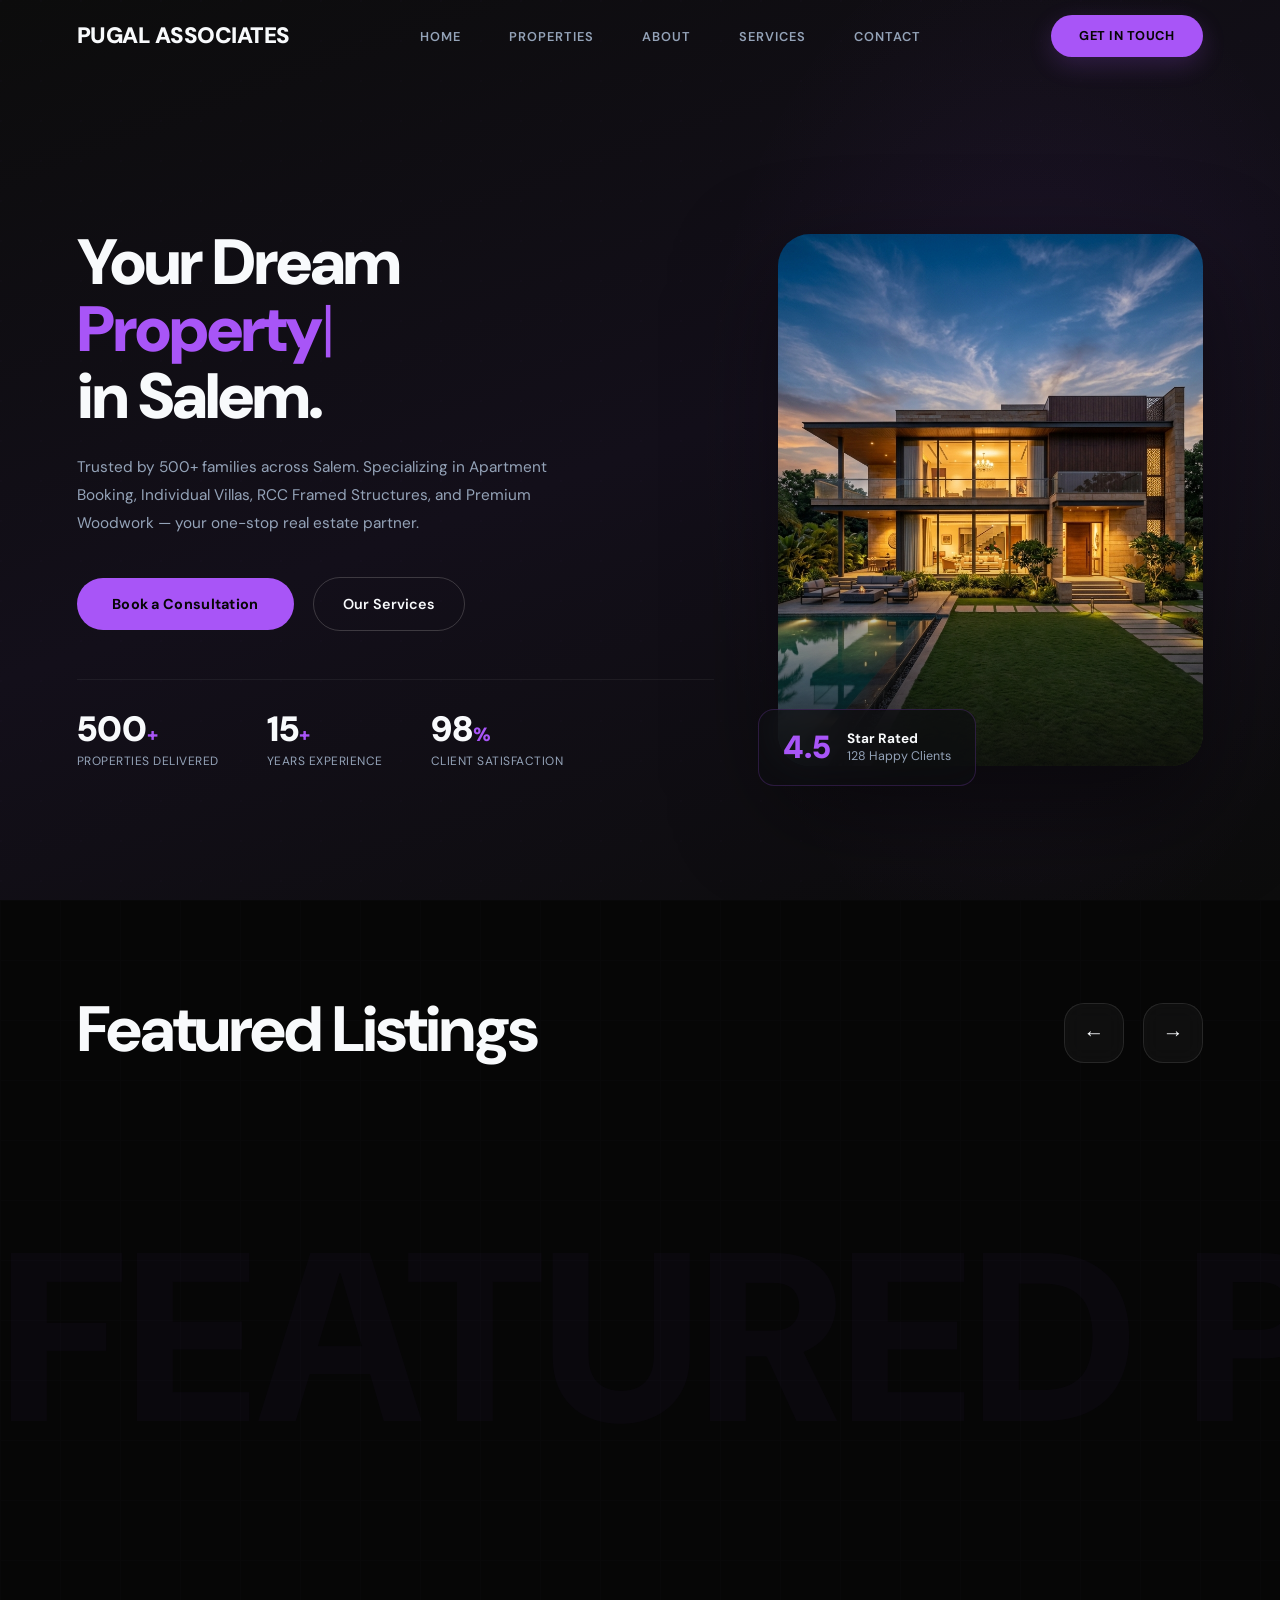
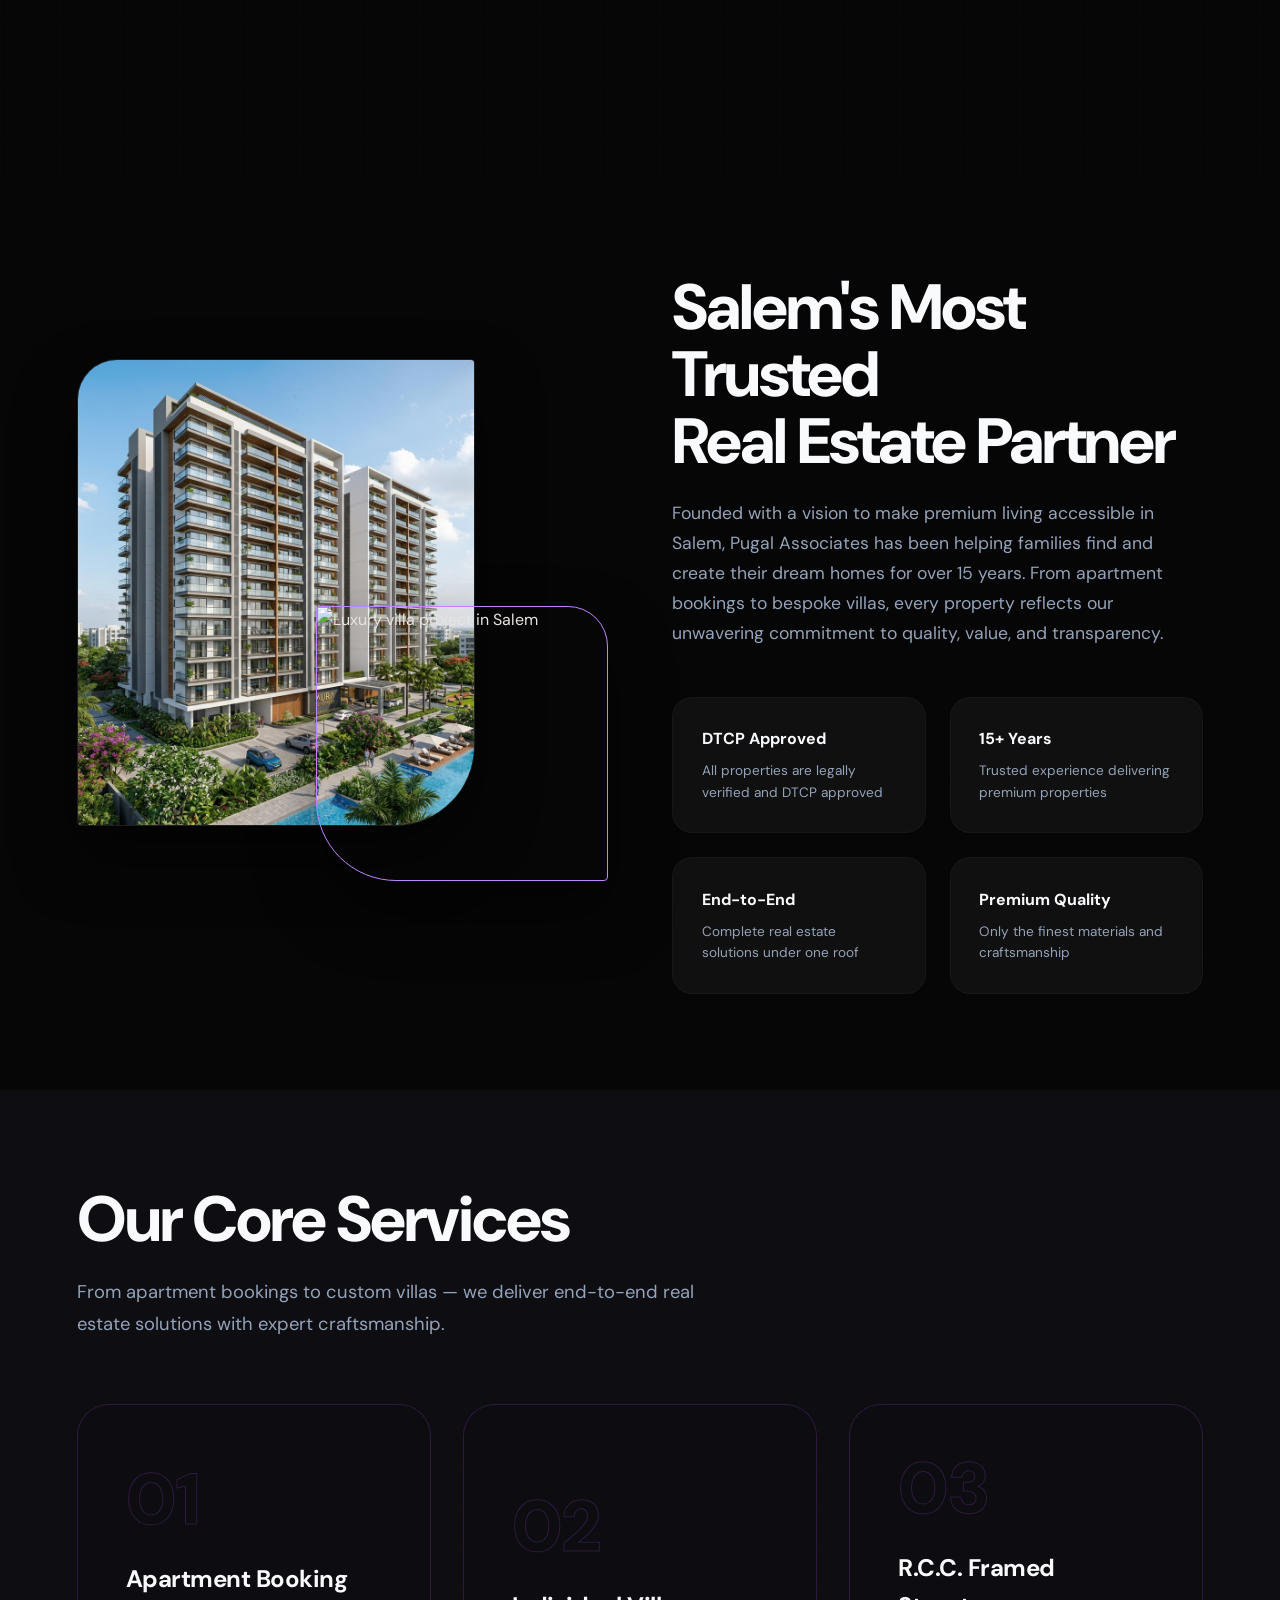
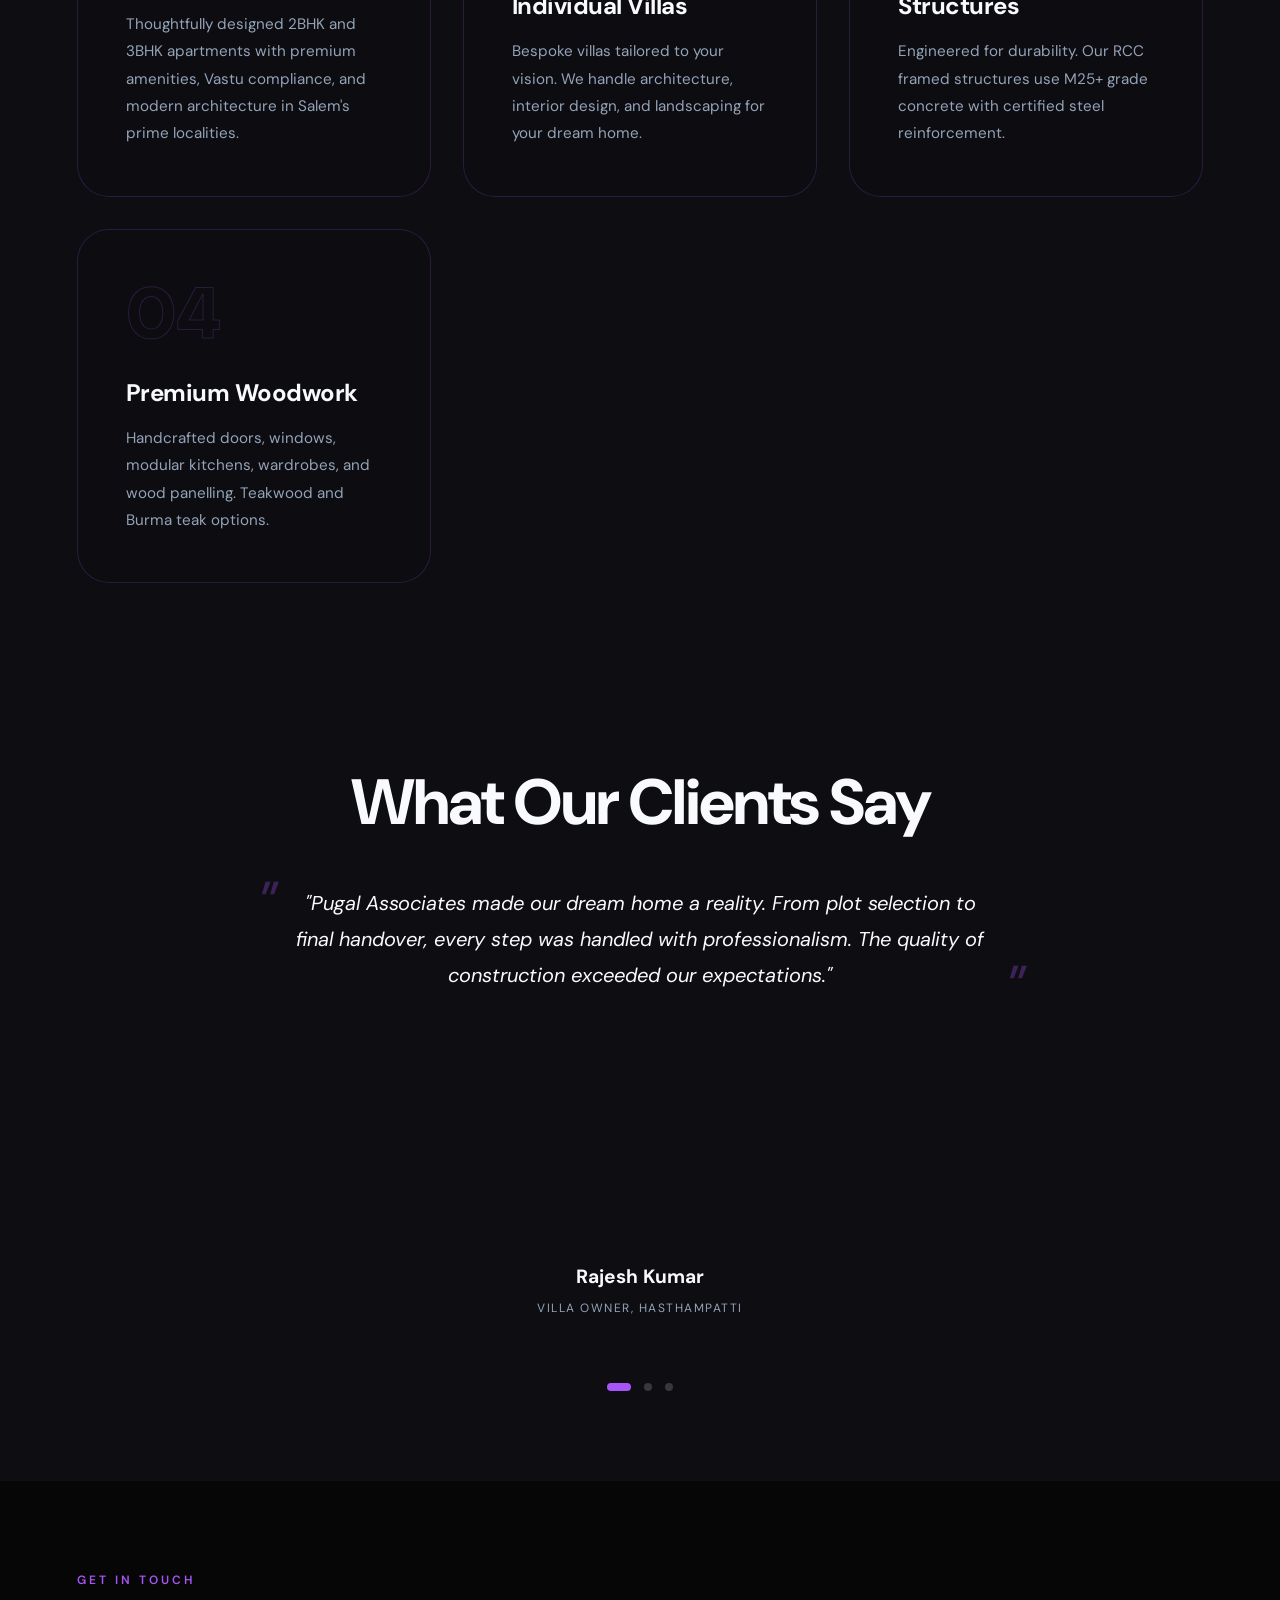
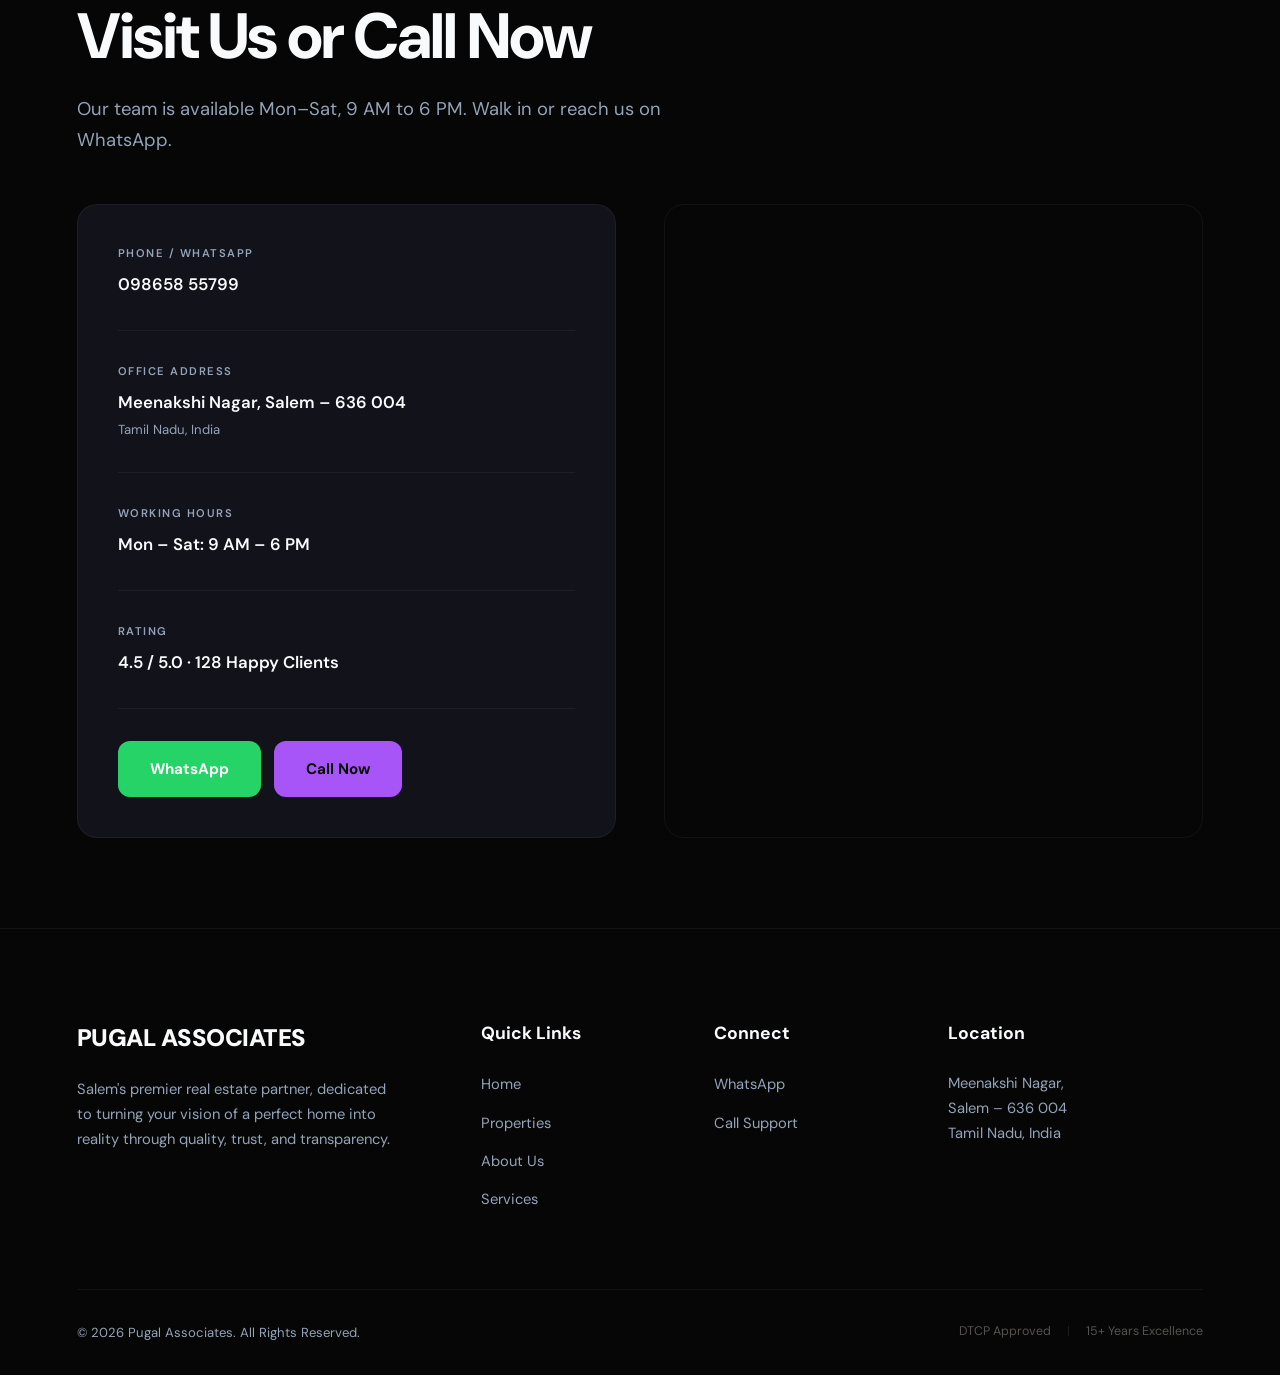
==== commit 3dbee3da: "Update index.html" ====
--- a/index.html
+++ b/index.html
@@ -92,7 +92,7 @@
     </div>
     <div class="hero-visual">
       <div class="hero-img-main">
-        <img src="images/hero-villa.png" alt="Luxury villa by Pugal Associates in Salem" loading="eager"/>
+        <img src="hero-villa.png" alt="Luxury villa by Pugal Associates in Salem" loading="eager"/>
       </div>
       <div class="hero-floating-card">
         <div class="hfc-num">4.5</div>
@@ -164,7 +164,7 @@
 <section id="about">
   <div class="about-grid">
     <div class="about-images reveal-left">
-        <img src="images/about-apartment.png" alt="Premium modern apartment project in Salem by Pugal Associates" loading="lazy"/>
+        <img src="about-apartment.png" alt="Premium modern apartment project in Salem by Pugal Associates" loading="lazy"/>
       <img src="https://images.unsplash.com/photo-1613490493576-7fde63acd811?w=600&auto=format&fit=crop&q=80" alt="Luxury villa project in Salem" loading="lazy"/>
     </div>
     <div class="about-text">
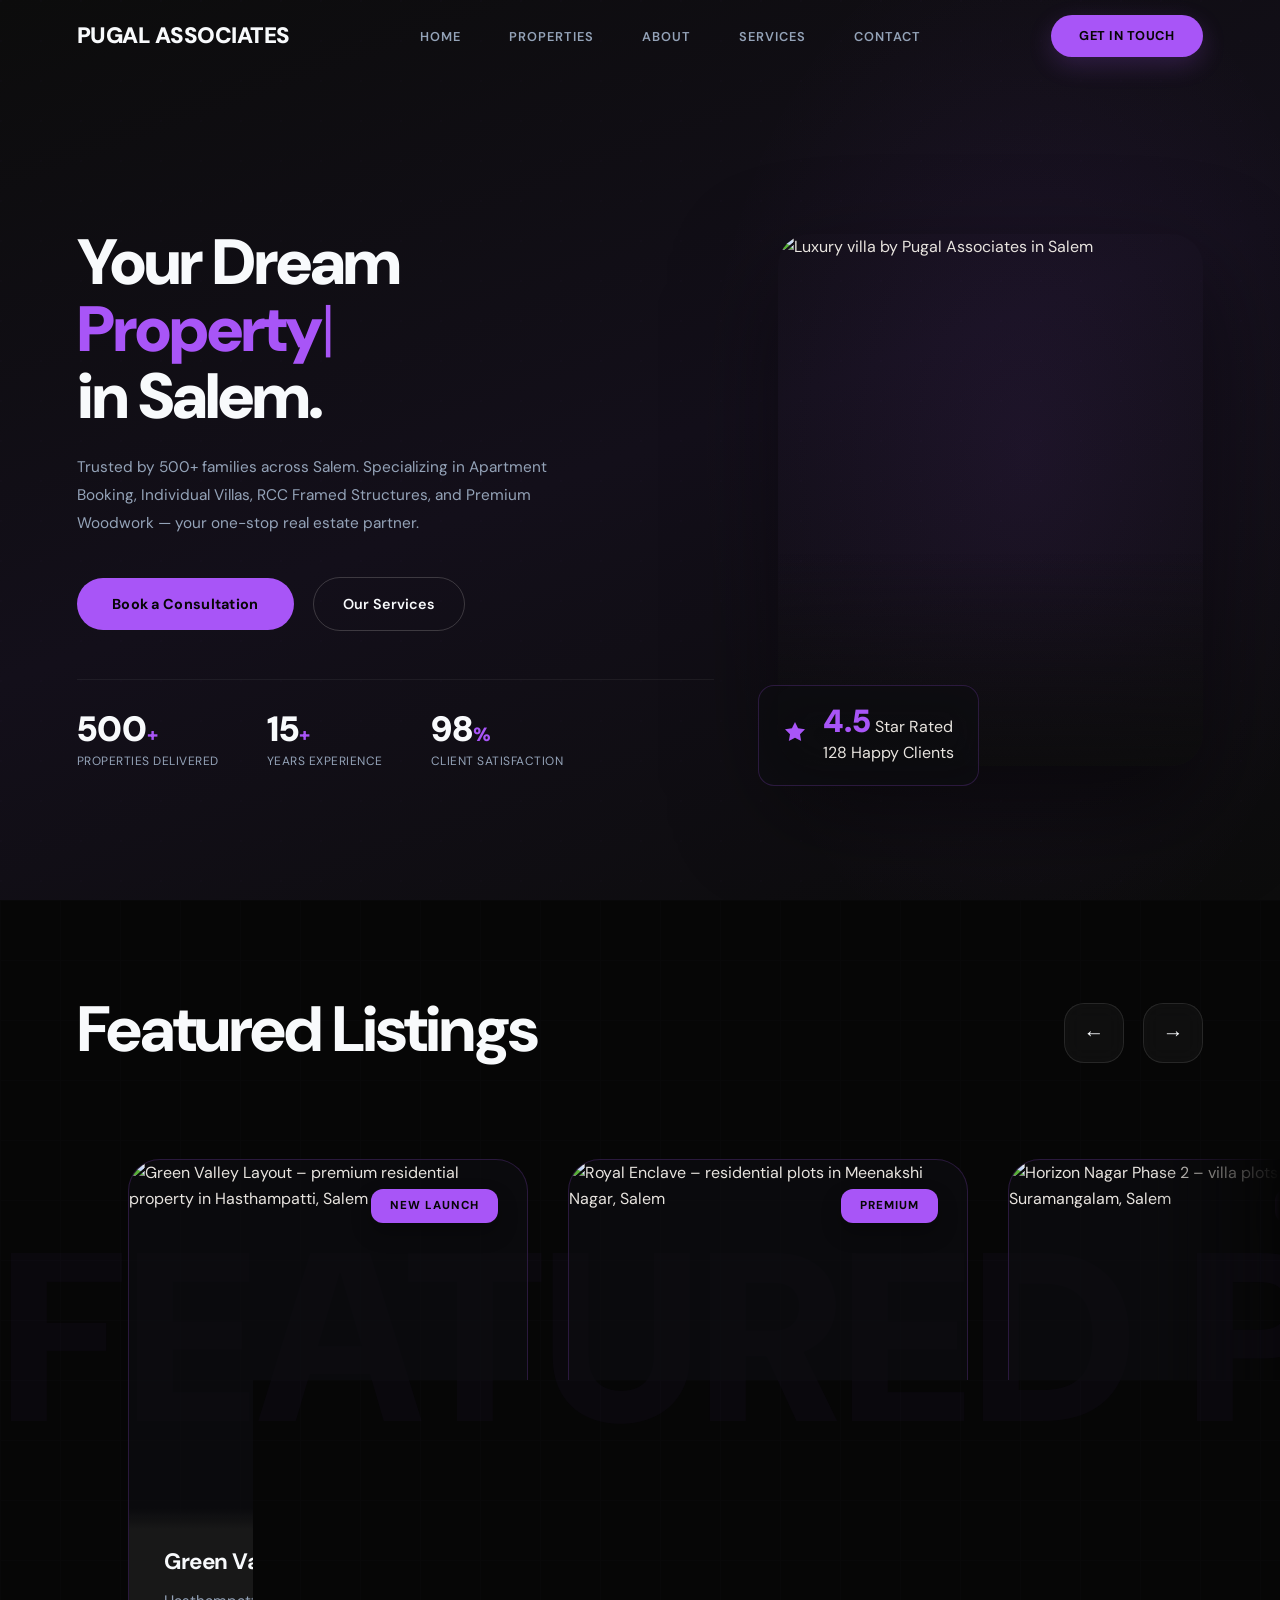
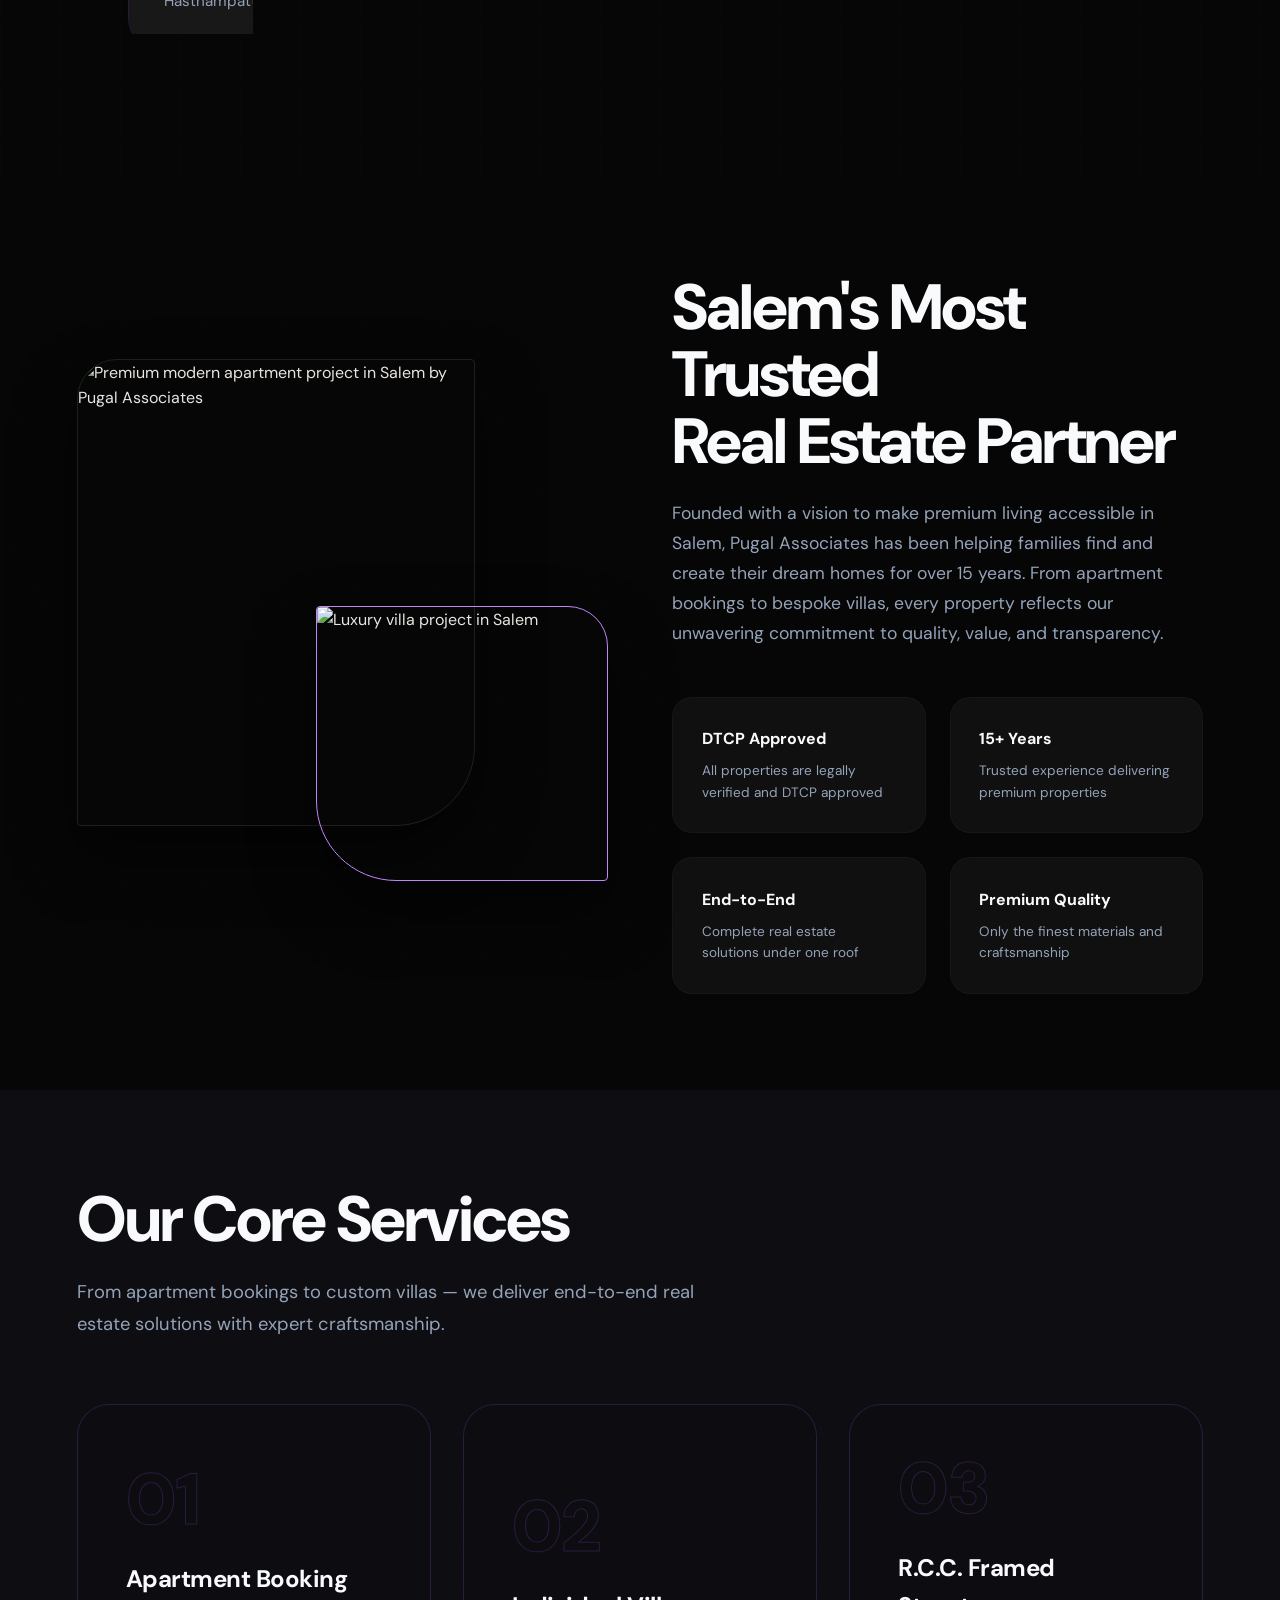
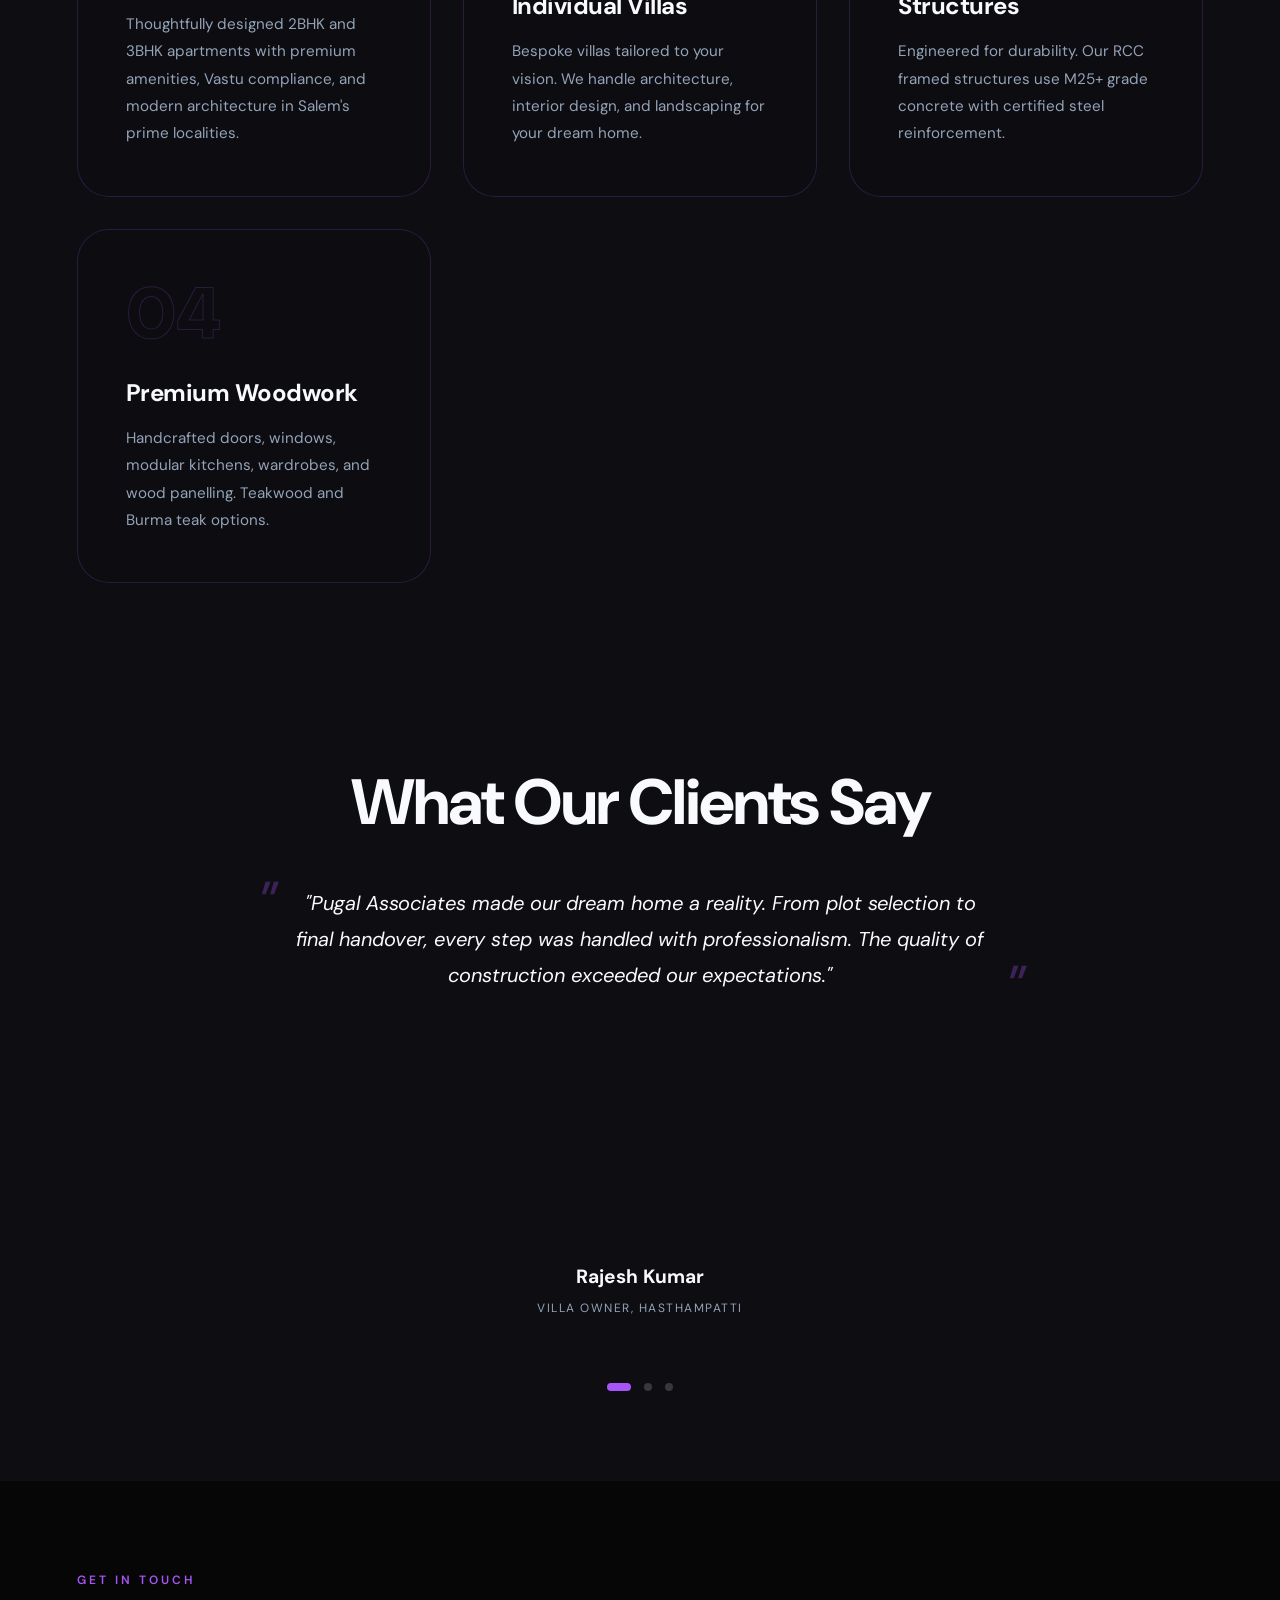
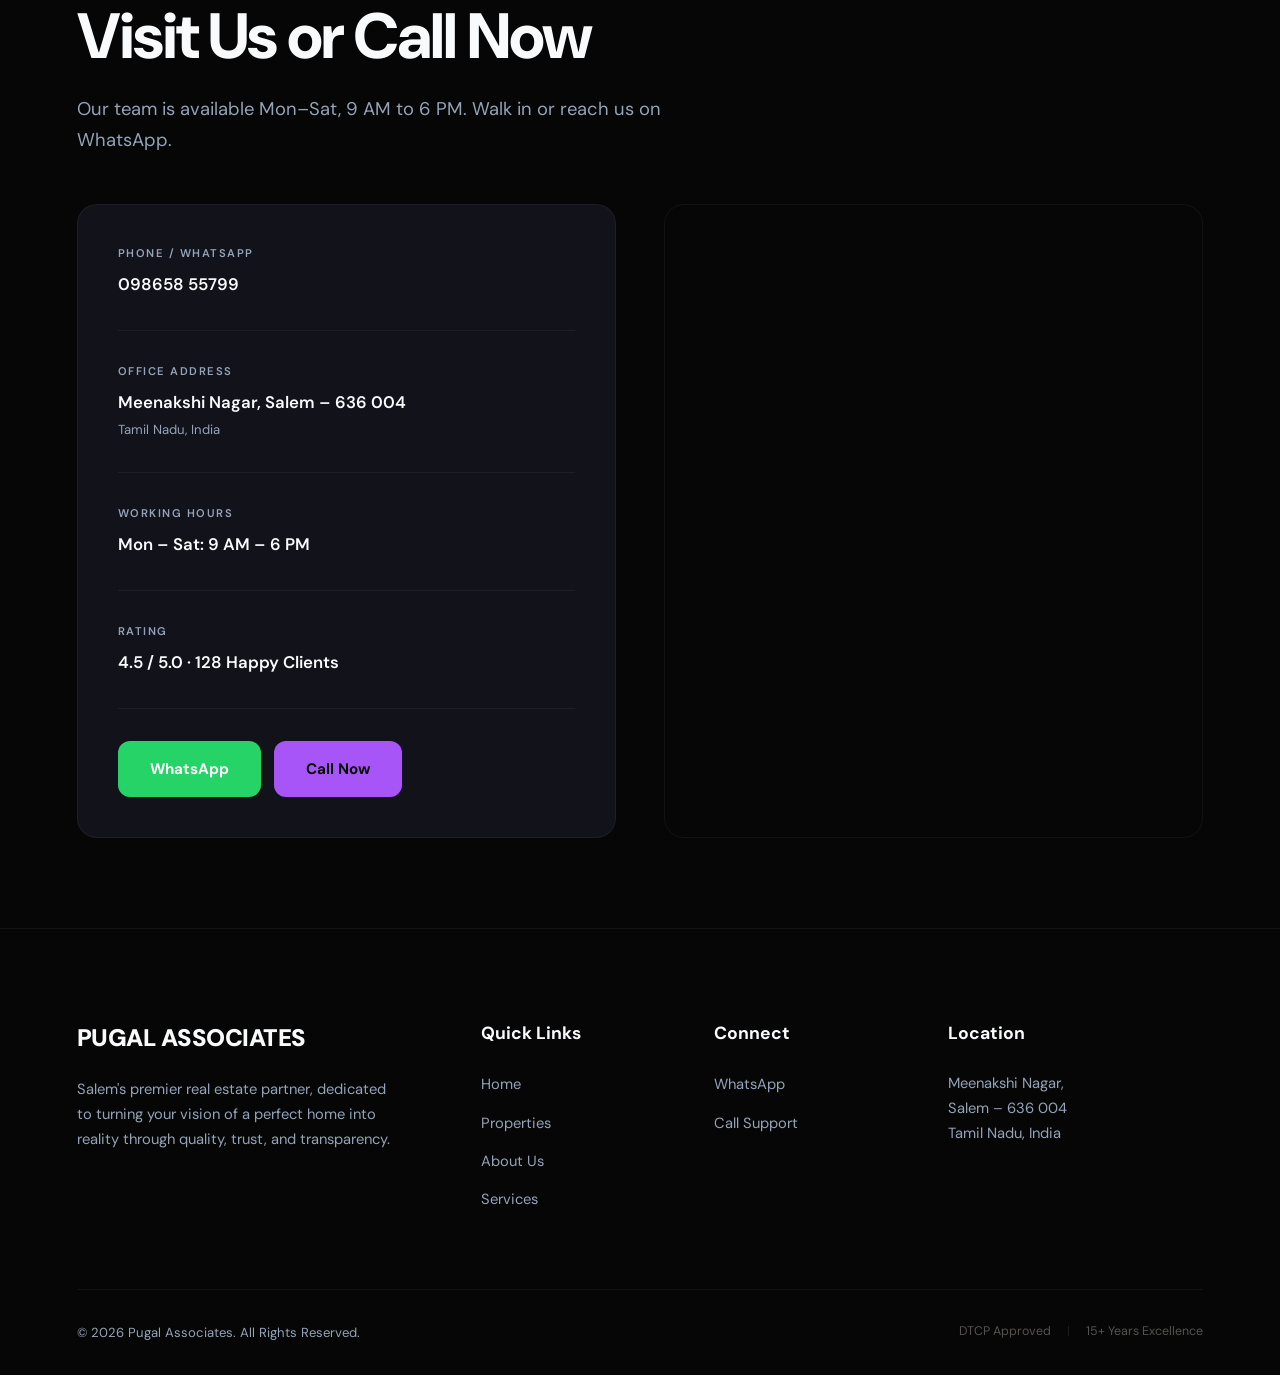
==== commit 6aebfe5d: "Update index.html" ====
--- a/index.html
+++ b/index.html
@@ -92,11 +92,21 @@
     </div>
     <div class="hero-visual">
       <div class="hero-img-main">
-        <img src="hero-villa.png" alt="Luxury villa by Pugal Associates in Salem" loading="eager"/>
+        <img src="images/hero-villa.png" alt="Luxury villa by Pugal Associates in Salem" loading="eager"/>
       </div>
       <div class="hero-floating-card">
-        <div class="hfc-num">4.5</div>
-        <div class="hfc-text"><strong>Star Rated</strong>128 Happy Clients</div>
+        <div class="hfc-icon">
+          <svg width="24" height="24" viewBox="0 0 24 24" fill="var(--accent)" xmlns="http://www.w3.org/2000/svg">
+            <path d="M12 2L15.09 8.26L22 9.27L17 14.14L18.18 21.02L12 17.77L5.82 21.02L7 14.14L2 9.27L8.91 8.26L12 2Z"/>
+          </svg>
+        </div>
+        <div class="hfc-info">
+          <div class="hfc-row">
+            <span class="hfc-num">4.5</span>
+            <span class="hfc-label">Star Rated</span>
+          </div>
+          <div class="hfc-sub">128 Happy Clients</div>
+        </div>
       </div>
     </div>
   </div>
@@ -164,7 +174,7 @@
 <section id="about">
   <div class="about-grid">
     <div class="about-images reveal-left">
-        <img src="about-apartment.png" alt="Premium modern apartment project in Salem by Pugal Associates" loading="lazy"/>
+      <img src="images/about-apartment.png" alt="Premium modern apartment project in Salem by Pugal Associates" loading="lazy"/>
       <img src="https://images.unsplash.com/photo-1613490493576-7fde63acd811?w=600&auto=format&fit=crop&q=80" alt="Luxury villa project in Salem" loading="lazy"/>
     </div>
     <div class="about-text">
@@ -364,9 +374,14 @@
 
 // ─── Nav Scroll Effect ───
 const navbar = document.getElementById('navbar');
-window.addEventListener('scroll', () => {
-  navbar.classList.toggle('scrolled', window.scrollY > 50);
-});
+const hero = document.getElementById('home');
+const navObserver = new IntersectionObserver((entries) => {
+  entries.forEach(entry => {
+    // When hero is NOT intersecting (user scrolled past it), add 'scrolled'
+    navbar.classList.toggle('scrolled', !entry.isIntersecting);
+  });
+}, { threshold: 0.1 }); // Trigger when 90% of hero is gone
+navObserver.observe(hero);
 
 // Scroll Progress Logic Removed
 
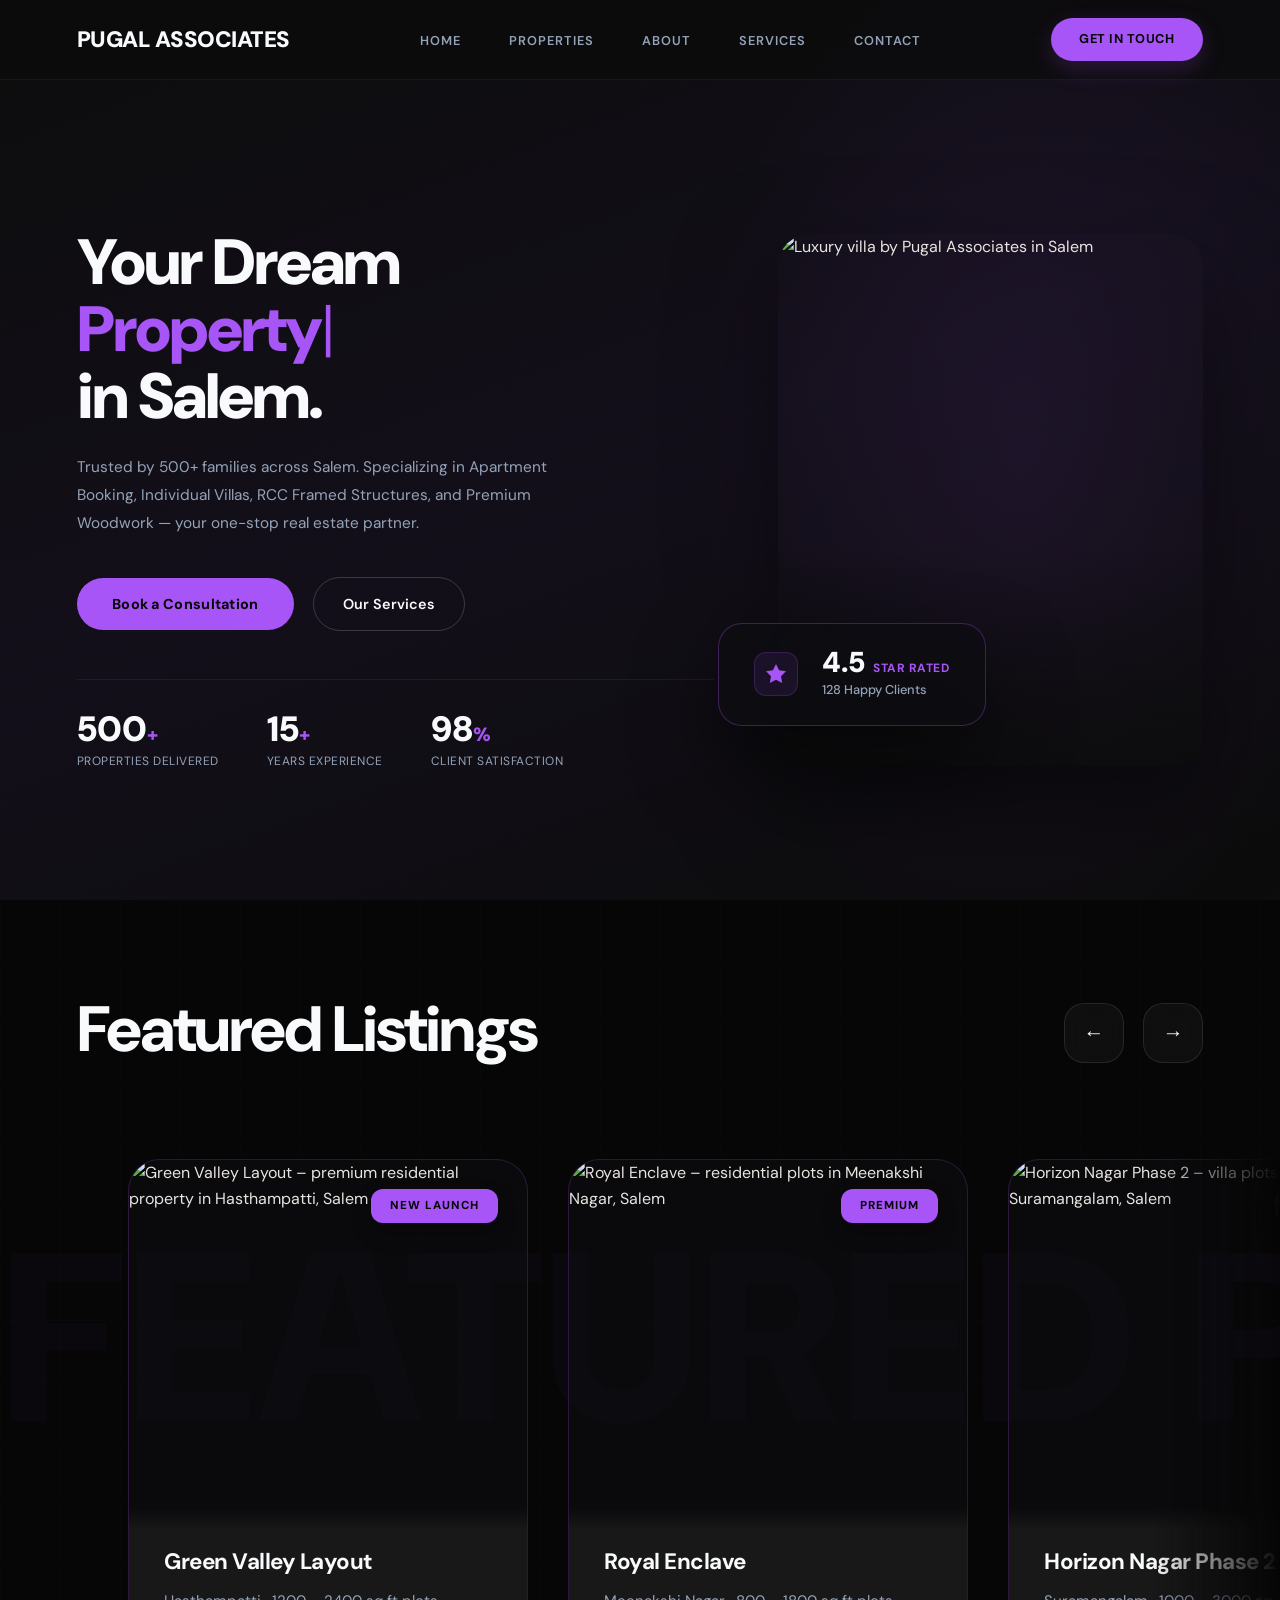
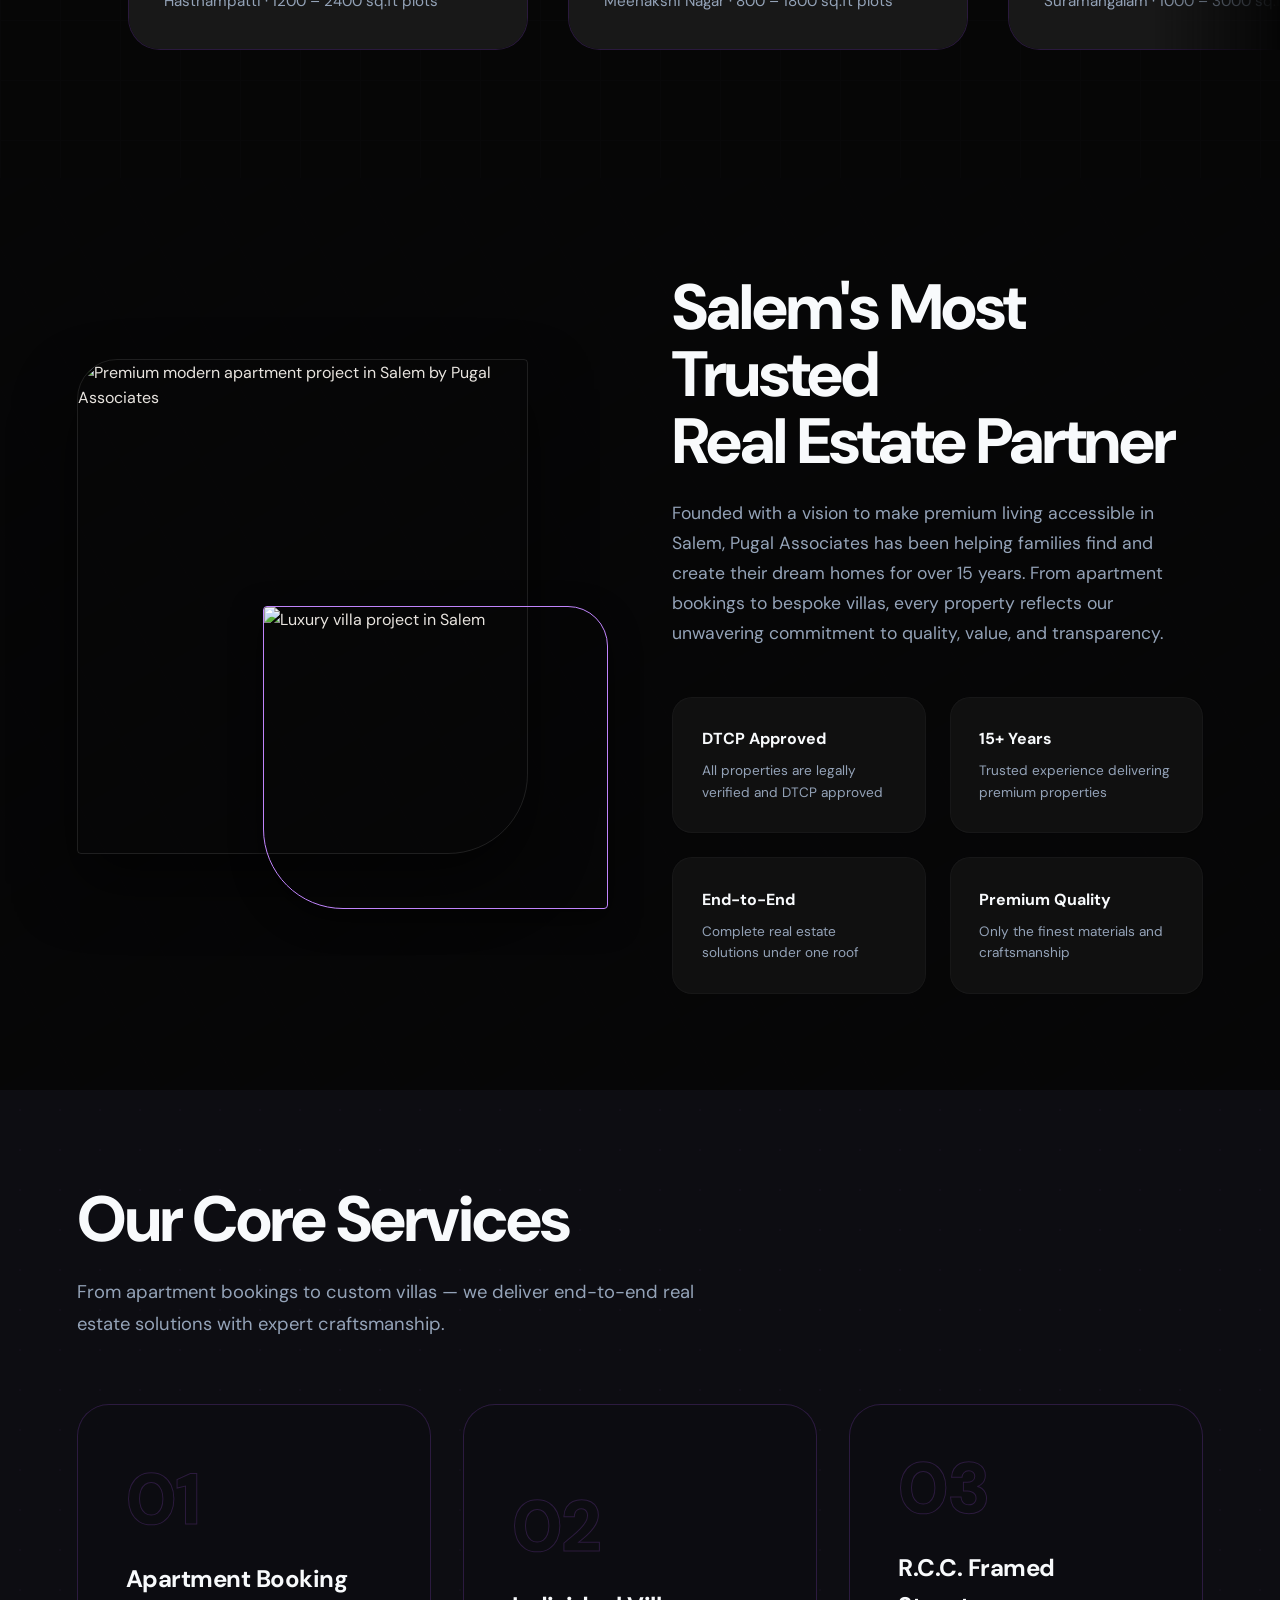
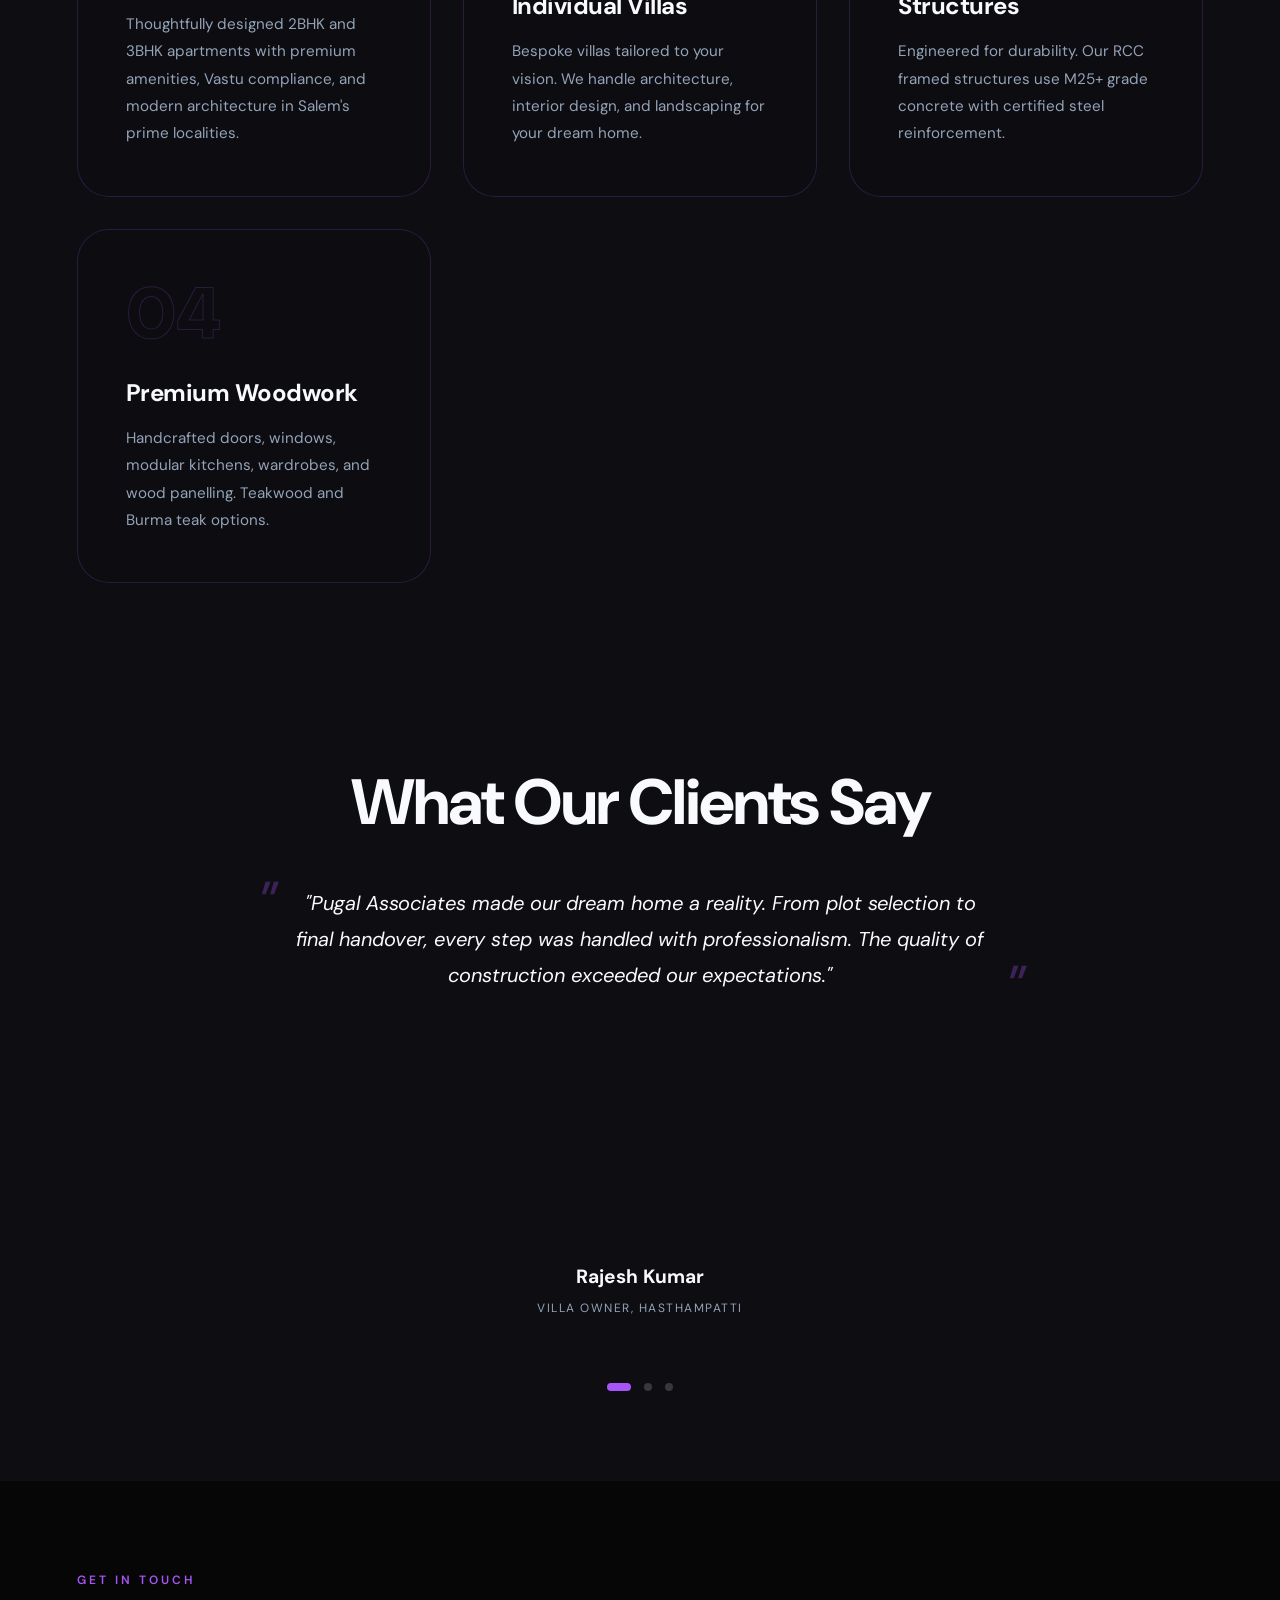
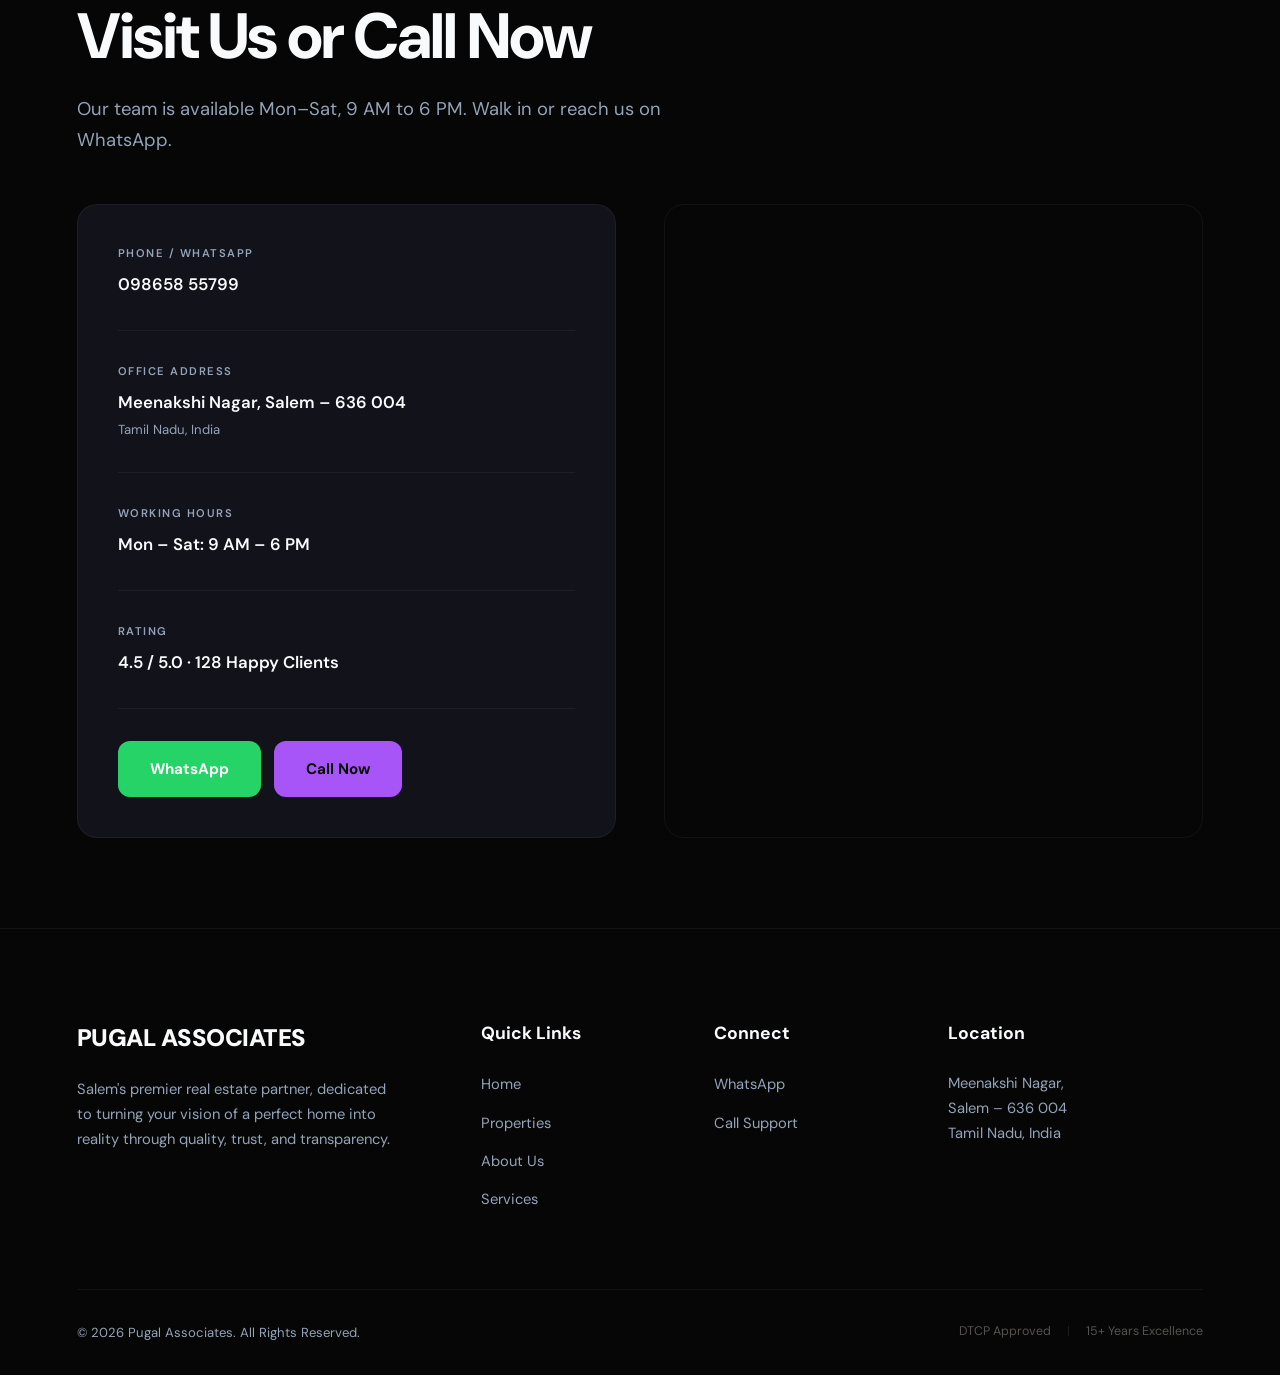
==== commit 31c4dc7d: "Update index.html" ====
--- a/index.html
+++ b/index.html
@@ -7,7 +7,7 @@
 <meta name="keywords" content="real estate Salem, apartment booking Salem, individual villas Salem, RCC framed structure Salem, woodwork Salem, Pugal Associates, plots Salem Tamil Nadu"/>
 <title>Pugal Associates – Premium Real Estate Company, Salem</title>
 <link href="https://fonts.googleapis.com/css2?family=DM+Sans:ital,opsz,wght@0,9..40,100..1000;1,9..40,100..1000&display=swap" rel="stylesheet"/>
-<link rel="stylesheet" href="style.css"/>
+<link rel="stylesheet" href="style.css?v=5"/>
 <script type="application/ld+json">
 {
   "@context": "https://schema.org",
--- a/style.css
+++ b/style.css
@@ -53,17 +53,67 @@
 /* ═══ NAV ═══ */
 nav{
   position:fixed;top:0;left:0;right:0;z-index:1000;
-  padding:0 6%;height:72px;
+  padding:0 6%;height:80px;
   display:flex;align-items:center;justify-content:space-between;
-  transition:all .4s;
+  background: rgba(12, 12, 12, 0.8);
+  backdrop-filter: blur(20px); -webkit-backdrop-filter: blur(20px);
+  border-bottom: 1px solid rgba(255,255,255,0.05);
+  transition: all 0.5s var(--transition);
 }
 nav.scrolled{
-  background:rgba(12,12,12,.85);
-  backdrop-filter:blur(24px);-webkit-backdrop-filter:blur(24px);
-  border-bottom:1px solid var(--glass-border);
+  top: 10px;
+  left: 5%;
+  right: 5%;
+  width: 90%;
+  transform: none;
+  height: 64px;
+  background: rgba(18, 18, 23, 0.9);
+  backdrop-filter: blur(30px); -webkit-backdrop-filter: blur(30px);
+  border: 1px solid rgba(168, 85, 247, 0.2);
+  border-radius: 16px;
+  padding: 0 1.5rem;
+  box-shadow: 0 20px 50px rgba(0,0,0,0.5);
+  display: flex;
+  align-items: center;
+  justify-content: space-between;
+}
+/* Cohesive interior alignment */
+nav.scrolled .logo,
+nav.scrolled .nav-links li:first-child a {
+  background: transparent !important;
+  border: none !important;
+  box-shadow: none !important;
+  height: auto;
+  padding: 0 !important;
+}
+nav.scrolled .nav-links li:first-child a {
+  color: var(--accent) !important; /* Highlight Home link instead of a block */
+  font-weight: 800;
+}
+nav.scrolled .nav-cta {
+  padding: 0.6rem 1.4rem;
+  font-size: 0.75rem;
+}
+nav.scrolled .logo {
+  font-size: 1.1rem;
+  margin-right: 2rem;
+}
+nav.scrolled .nav-links {
+  gap: 2rem;
+}
+/* Ensure uniformity in mobile drawer */
+@media (max-width: 768px) {
+  nav.scrolled .nav-links li:first-child a {
+    background: transparent !important;
+    border: none !important;
+    box-shadow: none !important;
+    color: var(--accent) !important;
+    padding: 0 !important;
+  }
 }
 .logo{
   font-weight:900;font-size:clamp(1.1rem, 2vw, 1.4rem);letter-spacing:-.5px;color:var(--cream);text-decoration:none;
+  transition: all 0.4s;
 }
 .logo span{color:var(--accent);font-weight:900}
 .nav-links{display:flex;gap:3rem;list-style:none}
@@ -97,7 +147,8 @@
   .nav-links{
     display:flex;position:fixed;top:0;right:0;bottom:0;
     width:min(85%, 360px);
-    background:linear-gradient(180deg, #0d0d12 0%, #060606 100%);
+    background: rgba(13, 13, 18, 0.9);
+    backdrop-filter: blur(24px); -webkit-backdrop-filter: blur(24px);
     border-left:1px solid rgba(168,85,247,0.2);
     flex-direction:column;padding:clamp(5rem, 12vh, 8rem) var(--pad-x);gap:clamp(0.8rem, 2vh, 1.2rem);
     align-items:flex-start;z-index:1050;
@@ -215,15 +266,41 @@
   background:linear-gradient(180deg,transparent 60%,rgba(12,12,12,.8) 100%);
 }
 .hero-floating-card{
-  position:absolute;bottom:-20px;left:-20px;
-  background:var(--glass);backdrop-filter:blur(20px);
-  border:1px solid var(--glass-border);border-radius:16px;
-  padding:1.2rem 1.5rem;display:flex;align-items:center;gap:1rem;
-  z-index:2;
-}
-.hfc-num{font-size:2rem;font-weight:900;color:var(--accent);line-height:1}
-.hfc-text{font-size:.78rem;color:var(--text-muted);line-height:1.4}
-.hfc-text strong{display:block;color:var(--cream);font-size:.85rem}
+  position:absolute;bottom:40px;left:-60px;
+  background: rgba(13, 13, 18, 0.8);
+  backdrop-filter: blur(40px);
+  border: 1px solid rgba(168, 85, 247, 0.3);
+  border-radius: 24px;
+  padding: 1.5rem 2.2rem;
+  display: flex; align-items: center; gap: 1.5rem;
+  z-index: 2;
+  box-shadow: 0 40px 80px rgba(0,0,0,0.5);
+  animation: floatCard 5s ease-in-out infinite;
+}
+@keyframes floatCard {
+  0%, 100% { transform: translateY(0); }
+  50% { transform: translateY(-10px); }
+}
+.hfc-icon{
+  background: rgba(168, 85, 247, 0.1);
+  width: 44px; height: 44px; border-radius: 12px;
+  display: flex; align-items: center; justify-content: center;
+  border: 1px solid rgba(168, 85, 247, 0.2);
+}
+.hfc-info{display:flex;flex-direction:column;gap:2px}
+.hfc-row{display:flex;align-items:baseline;gap:8px}
+.hfc-num{font-size:1.8rem;font-weight:900;color:var(--cream);line-height:1}
+.hfc-label{font-size:.75rem;font-weight:700;color:var(--accent);text-transform:uppercase;letter-spacing:0.5px}
+.hfc-sub{font-size:.8rem;color:var(--text-muted);font-weight:500}
+
+@media(max-width:900px){
+  .hero-floating-card{
+    left: 20px; bottom: 20px;
+    padding: 1rem 1.4rem;
+    gap: 1rem;
+  }
+  .hfc-num{font-size:1.5rem}
+}
 
 /* Hero Stats Bar */
 .hero-stats{
@@ -405,32 +482,23 @@
   transition:all .6s var(--transition);
 }
 .about-images img:nth-child(1){
-  width:75%;height:85%;top:0;left:0;z-index:1;
+  width:85%;height:90%;top:0;left:0;z-index:1;
   border-radius:40px 4px 80px 4px;
 }
 .about-images img:nth-child(2){
-  width:55%;height:50%;bottom:5%;right:0;z-index:2;
+  width:65%;height:55%;bottom:0;right:0;z-index:2;
   border-radius:4px 40px 4px 80px;
   border-color:var(--accent-light);
-}
-.about-images img:nth-child(3){
-  width:45%;height:45%;top:10%;right:5%;z-index:0;
-  border-radius:30px;opacity:0.8; /* Higher opacity */
-  filter:brightness(0.7); /* Slightly darker for depth */
+  box-shadow: 0 10px 30px rgba(0,0,0,0.5);
 }
 .about-images img:hover{
   transform:translateY(-15px) scale(1.02);
-  z-index:3;opacity:1;filter:none;border-color:var(--accent);
+  z-index:3;border-color:var(--accent);
 }
 @media(max-width:768px){
   .about-images{height:420px;margin-bottom:2rem}
-  .about-images img:nth-child(1){width:80%;height:85%;top:0;left:0}
-  .about-images img:nth-child(2){width:60%;height:50%;bottom:0;right:0;z-index:2}
-  .about-images img:nth-child(3){
-    width:50%;height:45%;top:5%;right:2%;z-index:0;
-    opacity:0.7;display:block;
-    border-radius:20px;
-  }
+  .about-images img:nth-child(1){width:90%;height:90%;top:0;left:0}
+  .about-images img:nth-child(2){width:70%;height:55%;bottom:0;right:0;z-index:2}
 }
 
 .about-text .sec-desc{margin-bottom:3rem;font-size:1.1rem}
@@ -450,10 +518,26 @@
 .about-feat p{font-size:.85rem;color:var(--text-muted);line-height:1.6}
 @media(max-width:1024px){.about-grid{gap:3rem}}
 @media(max-width:768px){
-  .about-images{display:grid;grid-template-columns:1fr;gap:1rem}
-  .about-images img{height:300px}
-  .about-images img:first-child{grid-row:auto;border-radius:var(--radius)}
-  .about-images img:nth-child(2), .about-images img:nth-child(3){height:200px;border-radius:var(--radius)}
+  .about-images{
+    height: 400px;
+    margin-bottom: 2rem;
+    position: relative;
+    display: block;
+  }
+  .about-images img:nth-child(1){
+    width: 85%;
+    height: 90%;
+    position: absolute;
+    top: 0;
+    left: 0;
+  }
+  .about-images img:nth-child(2){
+    width: 65%;
+    height: 60%;
+    position: absolute;
+    bottom: 0;
+    right: 0;
+  }
 }
 
 /* ═══ SERVICES ═══ */
@@ -487,9 +571,9 @@
 .svc-card::before{
   content:'';position:absolute;inset:0;z-index:0;
   background-size:cover;background-position:center;
-  opacity:0;transition:opacity .6s, transform .6s;
-}
-.svc-card:hover::before{opacity:.2;transform:scale(1.1)}
+  opacity:0.15;transition:opacity .6s, transform .6s;
+}
+.svc-card:hover::before{opacity:0.4;transform:scale(1.1)}
 .svc-card:nth-child(1)::before{background-image:url('https://images.unsplash.com/photo-1545324418-cc1a3fa10c00?w=800&auto=format&fit=crop&q=60')}
 .svc-card:nth-child(2)::before{background-image:url('https://images.unsplash.com/photo-1600596542815-ffad4c1539a9?w=800&auto=format&fit=crop&q=60')}
 .svc-card:nth-child(3)::before{background-image:url('https://images.unsplash.com/photo-1504307651254-35680f356dfd?w=800&auto=format&fit=crop&q=60')}
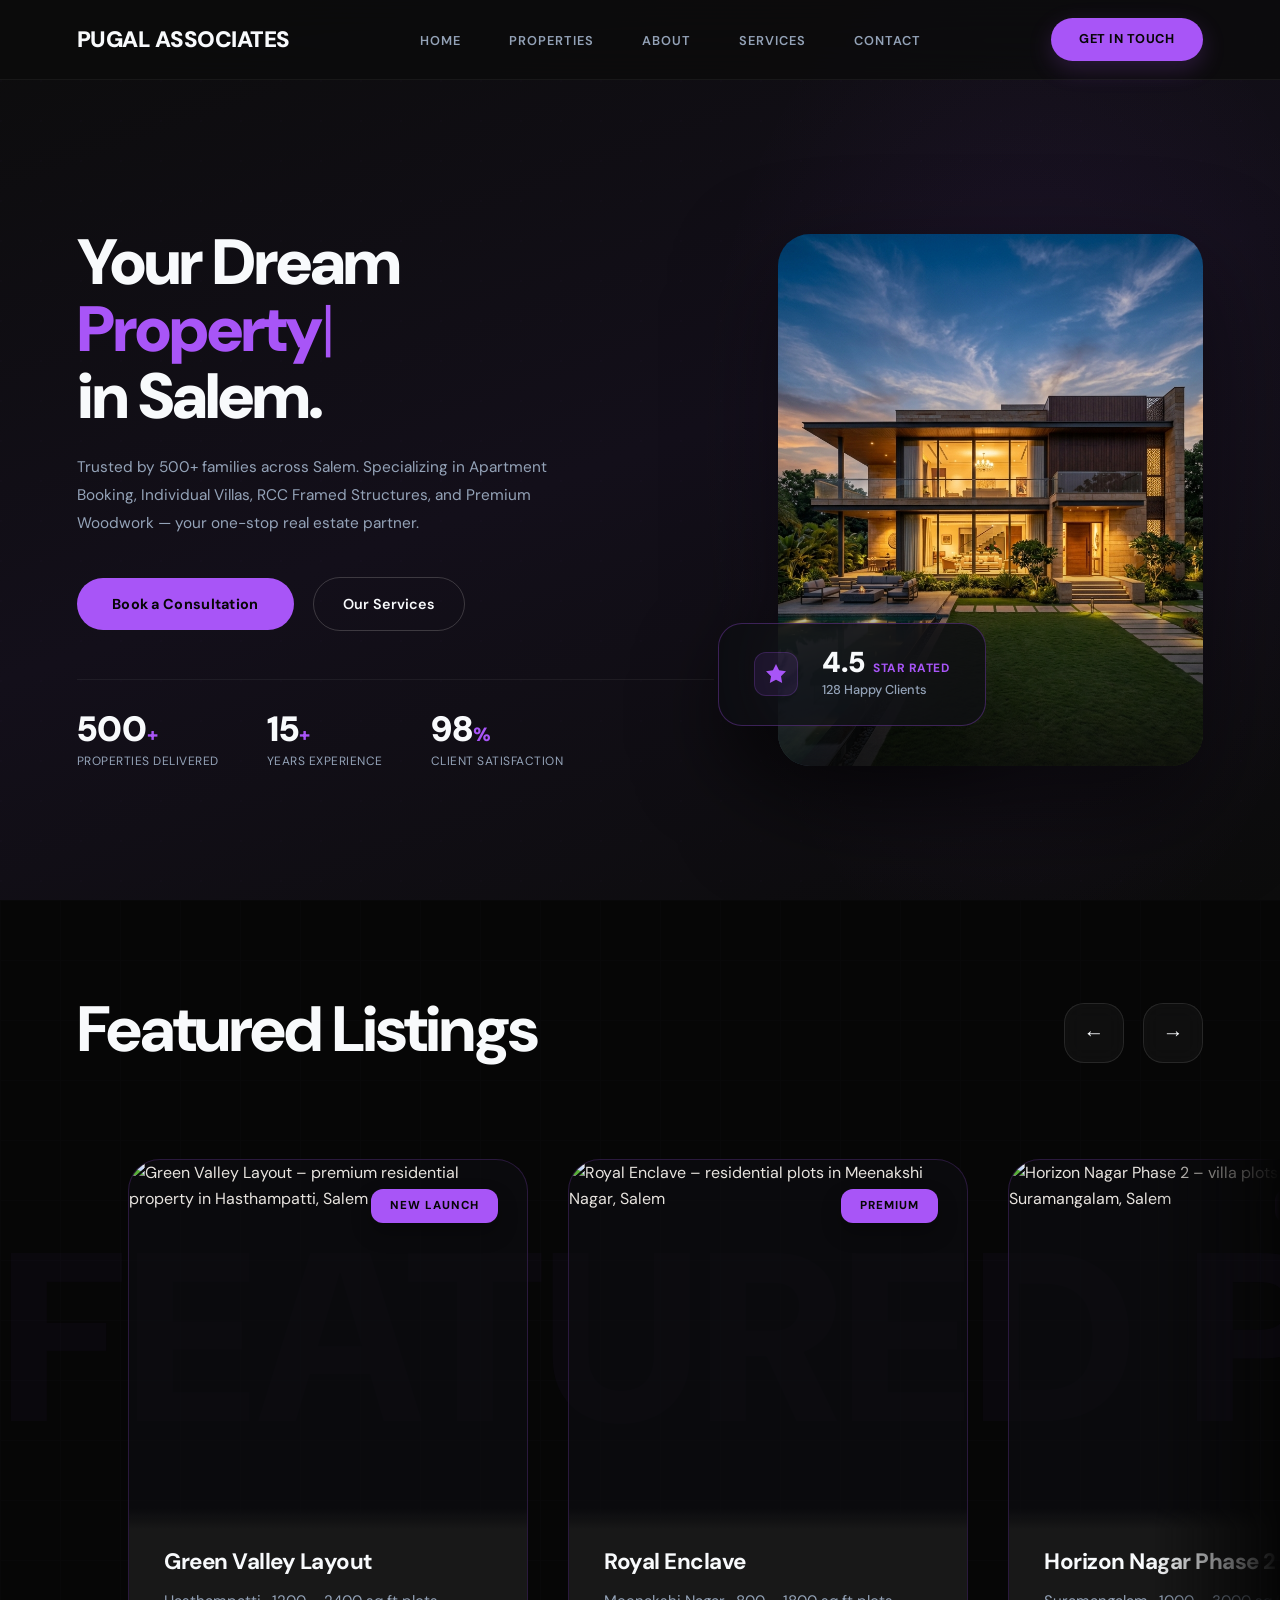
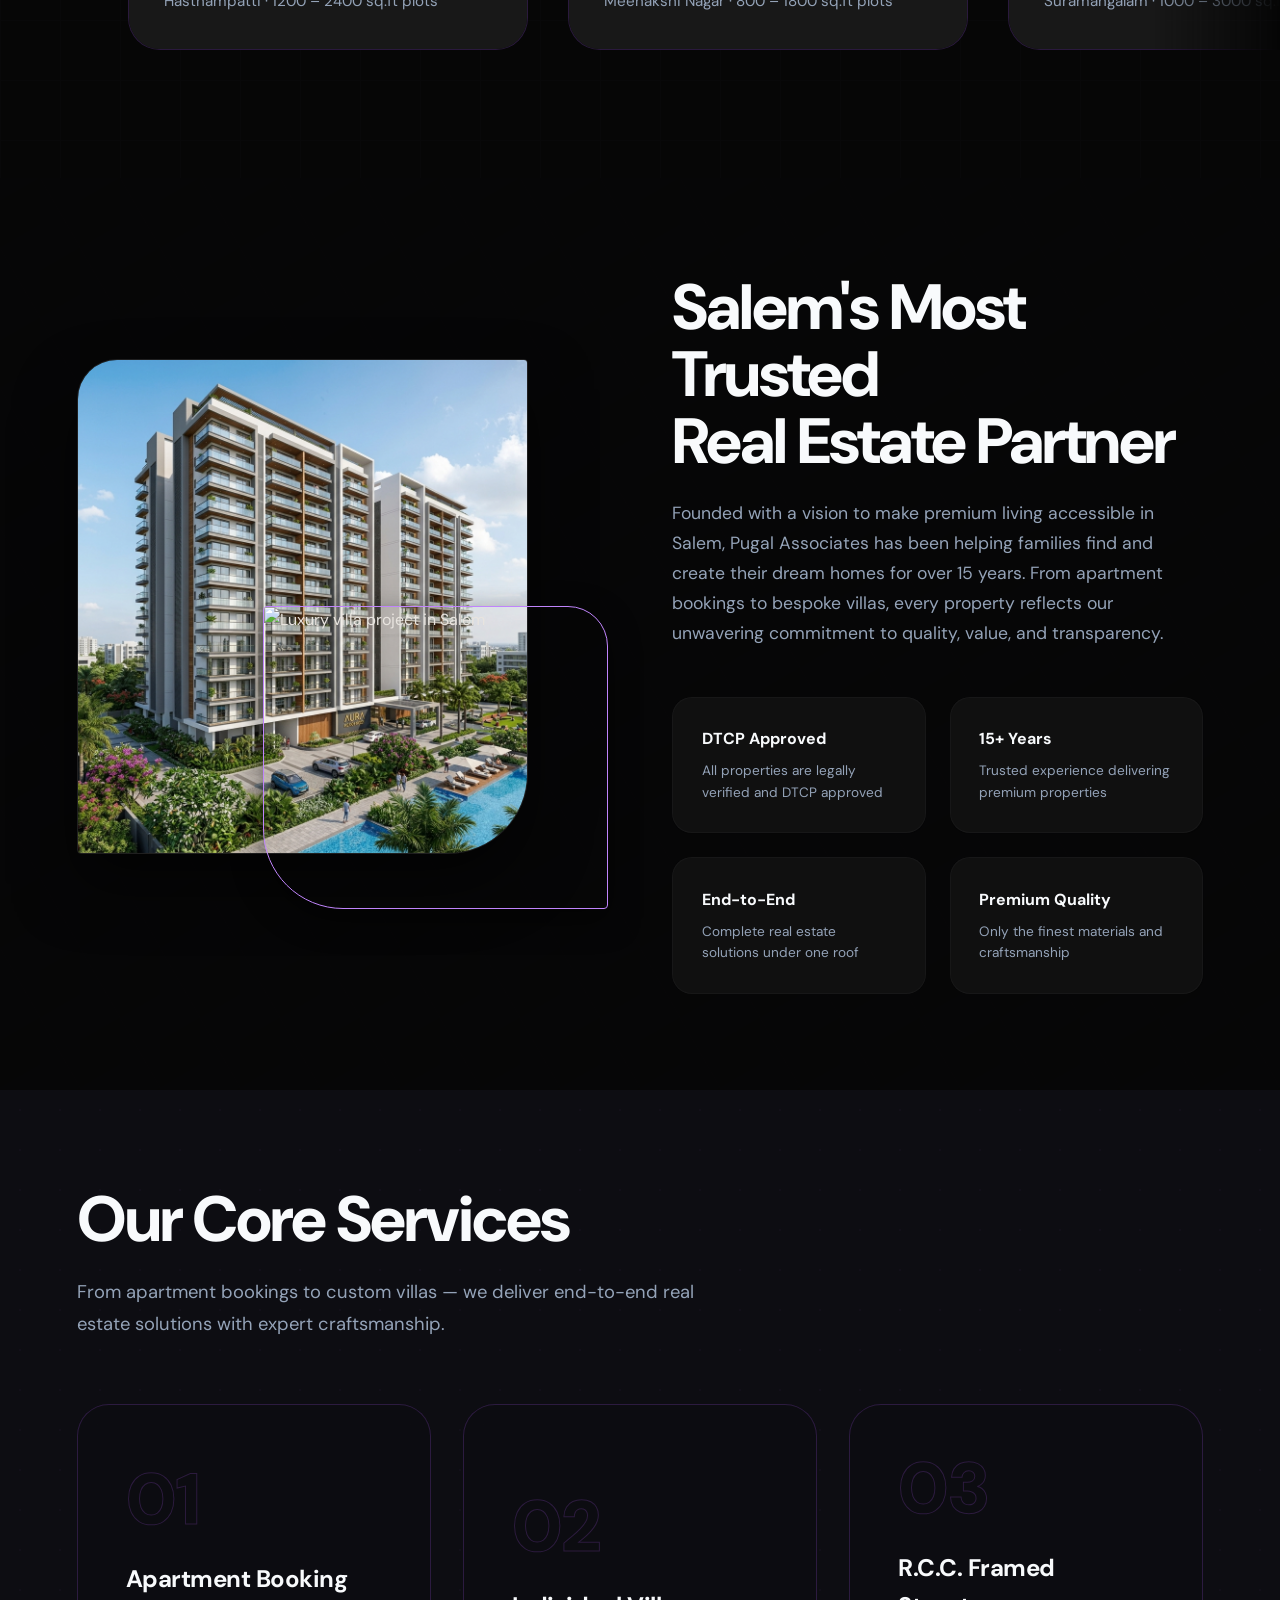
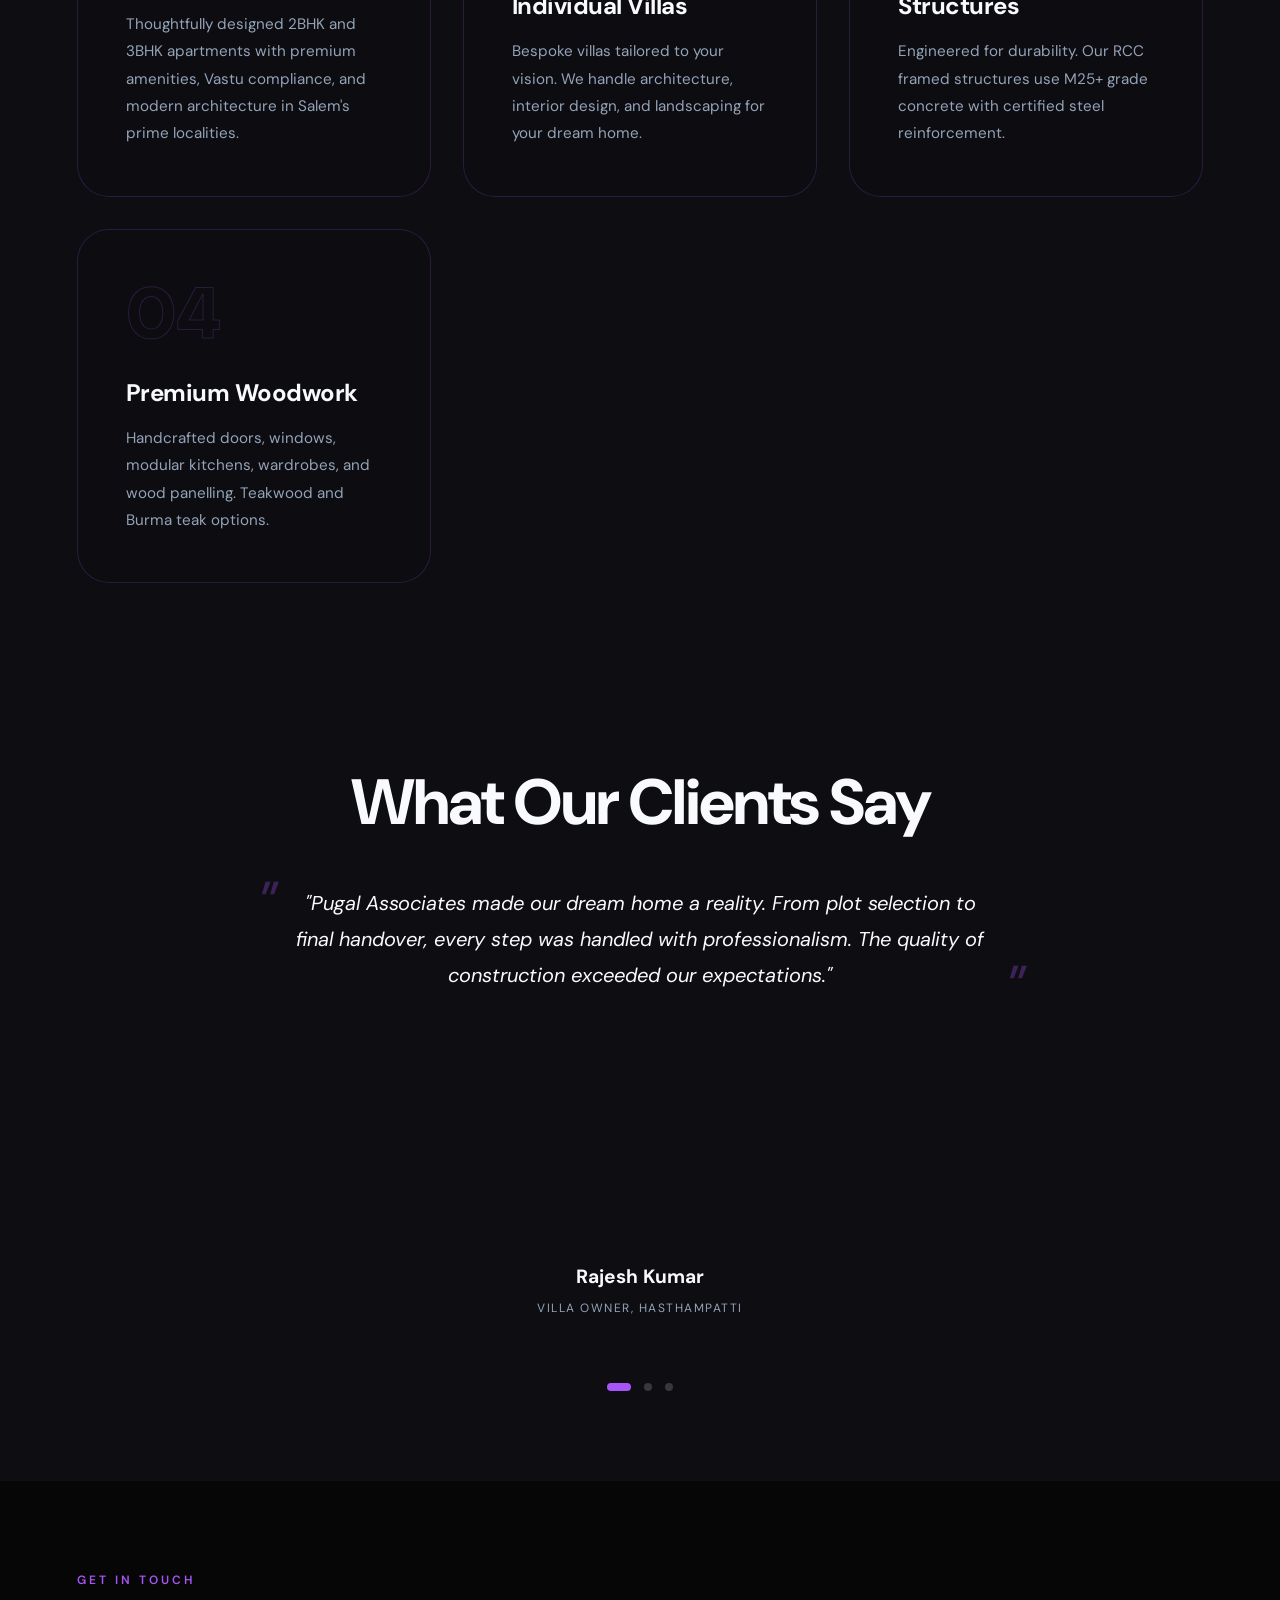
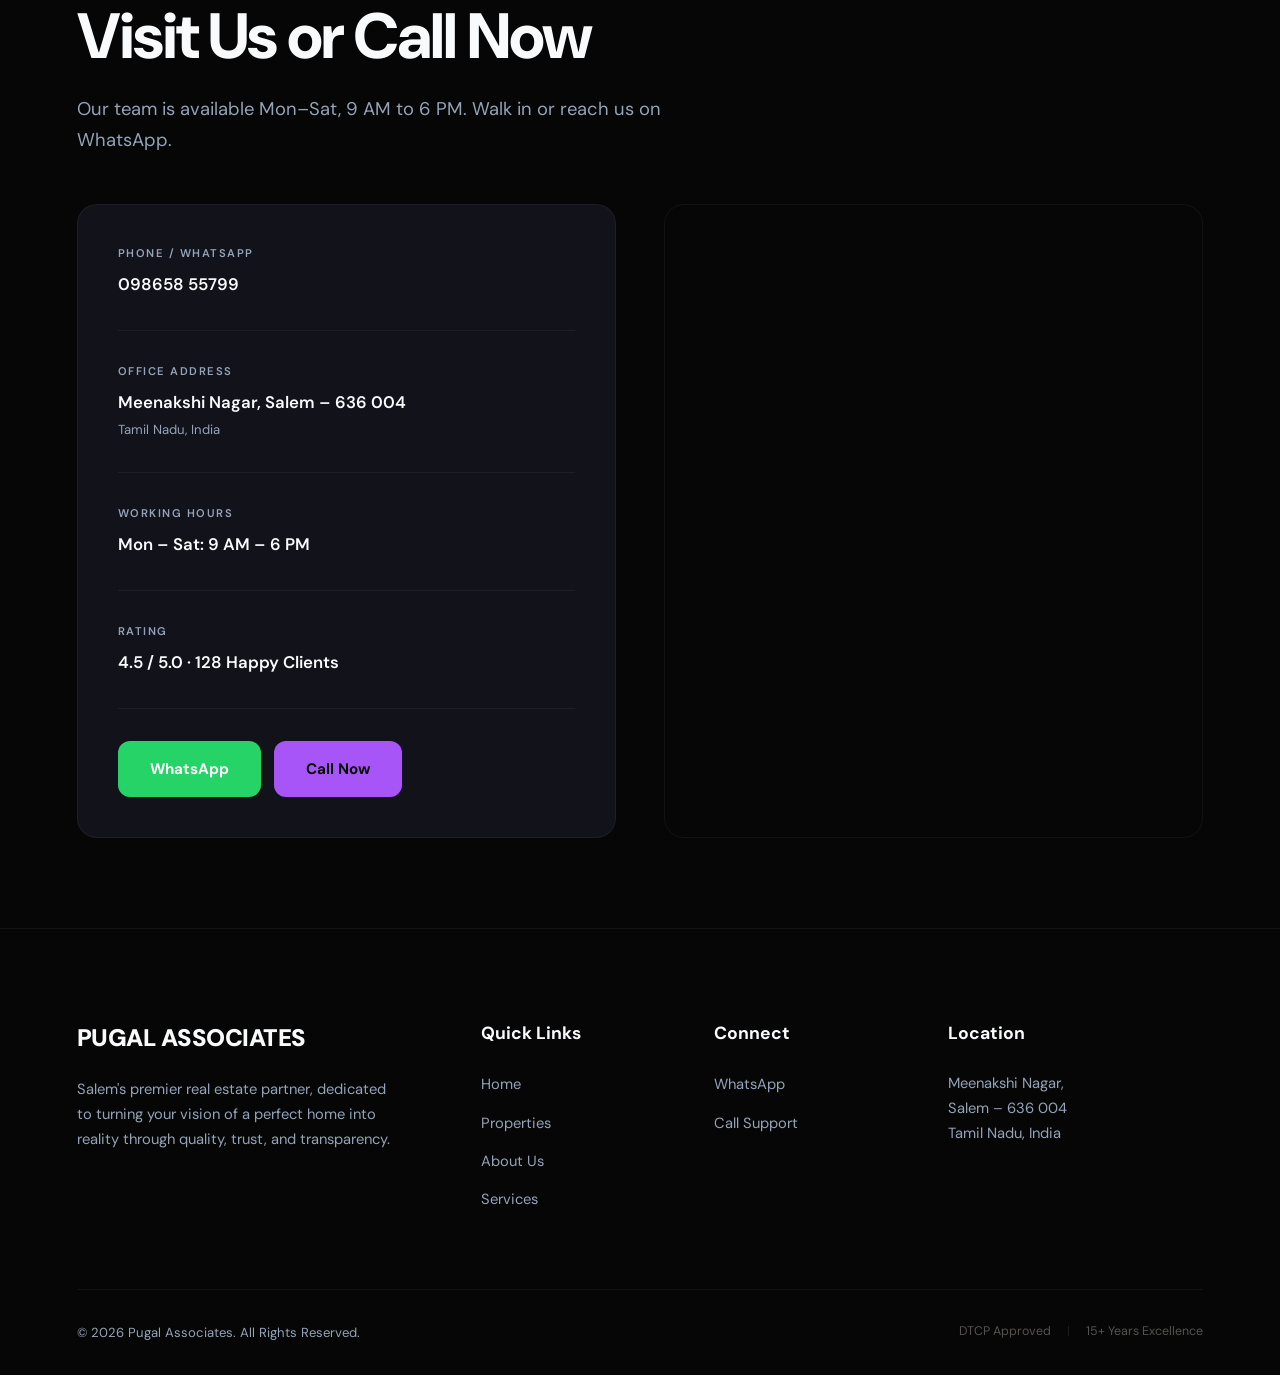
==== commit c9007bed: "Update index.html" ====
--- a/index.html
+++ b/index.html
@@ -92,7 +92,7 @@
     </div>
     <div class="hero-visual">
       <div class="hero-img-main">
-        <img src="images/hero-villa.png" alt="Luxury villa by Pugal Associates in Salem" loading="eager"/>
+        <img src="hero-villa.png" alt="Luxury villa by Pugal Associates in Salem" loading="eager"/>
       </div>
       <div class="hero-floating-card">
         <div class="hfc-icon">
@@ -174,7 +174,7 @@
 <section id="about">
   <div class="about-grid">
     <div class="about-images reveal-left">
-      <img src="images/about-apartment.png" alt="Premium modern apartment project in Salem by Pugal Associates" loading="lazy"/>
+      <img src="about-apartment.png" alt="Premium modern apartment project in Salem by Pugal Associates" loading="lazy"/>
       <img src="https://images.unsplash.com/photo-1613490493576-7fde63acd811?w=600&auto=format&fit=crop&q=80" alt="Luxury villa project in Salem" loading="lazy"/>
     </div>
     <div class="about-text">
--- a/style.css
+++ b/style.css
@@ -43,10 +43,16 @@
   transition:left .3s ease,top .3s ease;
 }
 .nav-overlay{
-  position:fixed;inset:0;background:rgba(0,0,0,0.8); /* Darker overlay */
+  position:fixed;inset:0;background:rgba(0,0,0,0.8);
   z-index:1000;opacity:0;pointer-events:none;
   transition:opacity .4s var(--transition);
   backdrop-filter:blur(8px);-webkit-backdrop-filter:blur(8px);
+}
+@media(max-width:768px) {
+  .nav-overlay {
+    background: #0a0a0f; /* Completely solid, no transparency */
+    backdrop-filter: none; -webkit-backdrop-filter: none;
+  }
 }
 .nav-overlay.active{opacity:1;pointer-events:all}
 
@@ -61,56 +67,23 @@
   transition: all 0.5s var(--transition);
 }
 nav.scrolled{
-  top: 10px;
-  left: 5%;
-  right: 5%;
-  width: 90%;
-  transform: none;
-  height: 64px;
-  background: rgba(18, 18, 23, 0.9);
+  height: 70px;
+  background: rgba(18, 18, 23, 0.95);
   backdrop-filter: blur(30px); -webkit-backdrop-filter: blur(30px);
-  border: 1px solid rgba(168, 85, 247, 0.2);
-  border-radius: 16px;
-  padding: 0 1.5rem;
-  box-shadow: 0 20px 50px rgba(0,0,0,0.5);
-  display: flex;
-  align-items: center;
-  justify-content: space-between;
-}
-/* Cohesive interior alignment */
-nav.scrolled .logo,
-nav.scrolled .nav-links li:first-child a {
+  border-bottom: 1px solid rgba(168, 85, 247, 0.15);
+  padding: 0 6%;
+  box-shadow: 0 10px 30px rgba(0,0,0,0.4);
+}
+/* Desktop links default */
+nav .nav-links li a {
   background: transparent !important;
   border: none !important;
   box-shadow: none !important;
-  height: auto;
   padding: 0 !important;
-}
-nav.scrolled .nav-links li:first-child a {
-  color: var(--accent) !important; /* Highlight Home link instead of a block */
-  font-weight: 800;
-}
-nav.scrolled .nav-cta {
-  padding: 0.6rem 1.4rem;
-  font-size: 0.75rem;
-}
-nav.scrolled .logo {
-  font-size: 1.1rem;
-  margin-right: 2rem;
-}
-nav.scrolled .nav-links {
-  gap: 2rem;
-}
-/* Ensure uniformity in mobile drawer */
-@media (max-width: 768px) {
-  nav.scrolled .nav-links li:first-child a {
-    background: transparent !important;
-    border: none !important;
-    box-shadow: none !important;
-    color: var(--accent) !important;
-    padding: 0 !important;
-  }
-}
+  border-radius: 0 !important;
+}
+
+/* End Desktop Navbar overrides */
 .logo{
   font-weight:900;font-size:clamp(1.1rem, 2vw, 1.4rem);letter-spacing:-.5px;color:var(--cream);text-decoration:none;
   transition: all 0.4s;
@@ -145,15 +118,19 @@
 .hamburger.active span:nth-child(3){transform:translateY(-7px) rotate(-45deg)}
 @media(max-width:768px){
   .nav-links{
-    display:flex;position:fixed;top:0;right:0;bottom:0;
-    width:min(85%, 360px);
-    background: rgba(13, 13, 18, 0.9);
-    backdrop-filter: blur(24px); -webkit-backdrop-filter: blur(24px);
-    border-left:1px solid rgba(168,85,247,0.2);
-    flex-direction:column;padding:clamp(5rem, 12vh, 8rem) var(--pad-x);gap:clamp(0.8rem, 2vh, 1.2rem);
-    align-items:flex-start;z-index:1050;
-    transform:translateX(101%);
+    display:flex;position:fixed;top:0;left:0;
+    width: 100vw;
+    height: 100dvh;
+    background: #0a0a0f; /* Solid background */
+    flex-direction:column;
+    padding-top: clamp(6rem, 15vh, 8rem);
+    gap:clamp(1.5rem, 3vh, 2rem);
+    align-items:center;z-index:1050;
+    transform:translateX(101vw);
     transition:transform .5s var(--transition);
+  }
+  .nav-links li:first-child a {
+    color: var(--accent);
   }
   .nav-links.open{transform:translateX(0);box-shadow:-20px 0 60px rgba(0,0,0,.5)}
   .nav-links a{
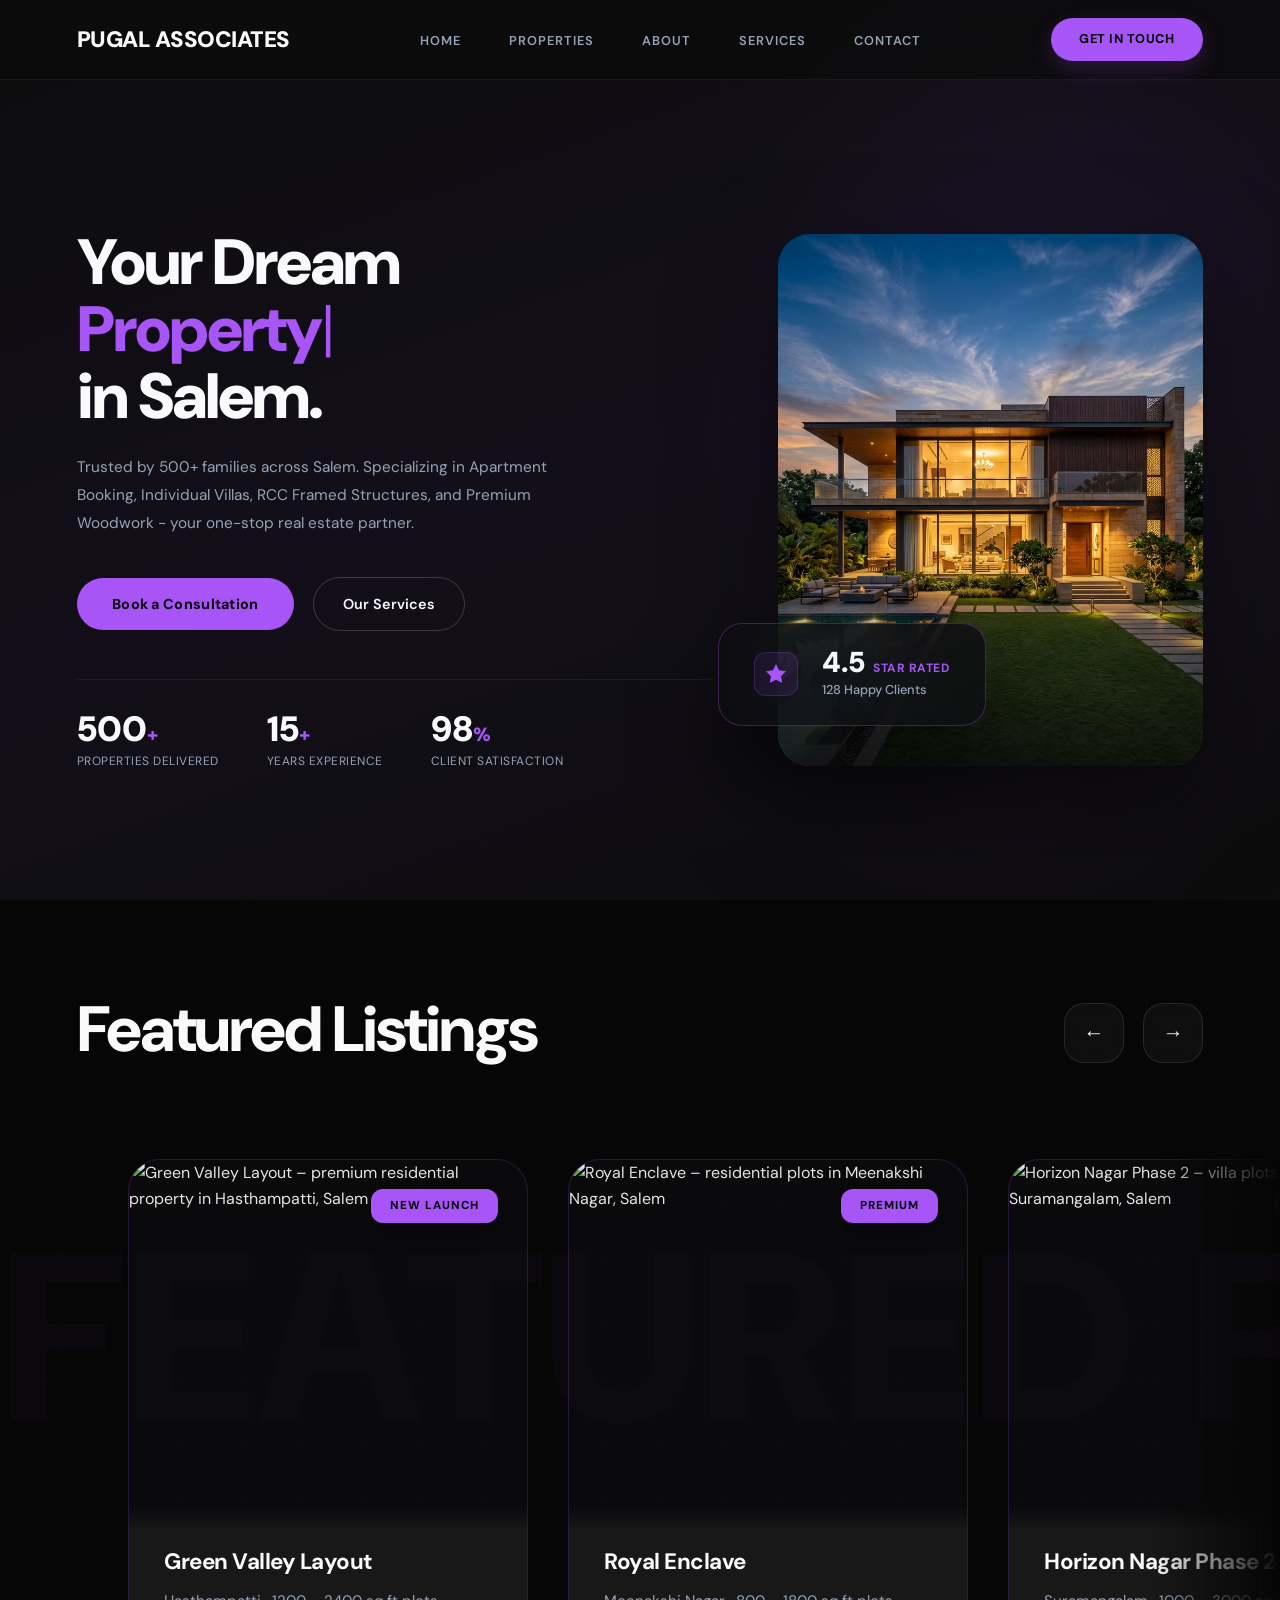
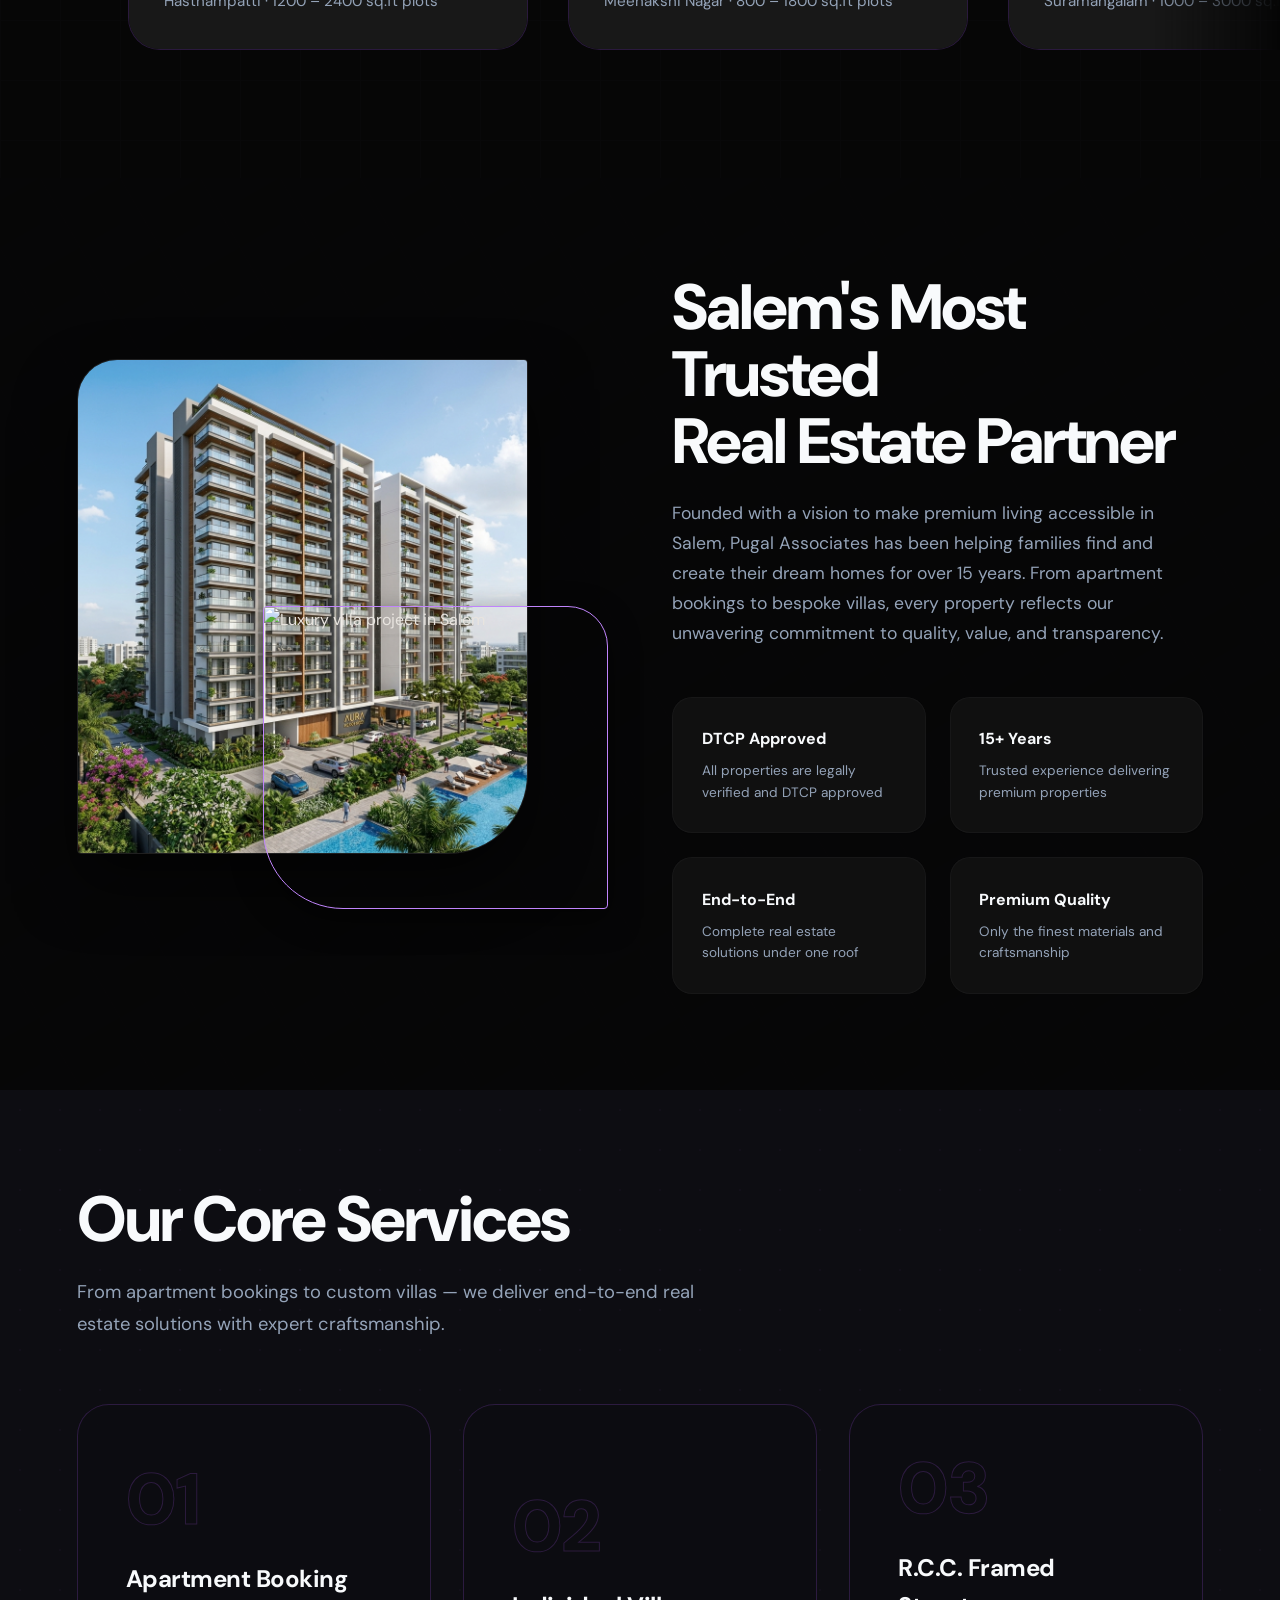
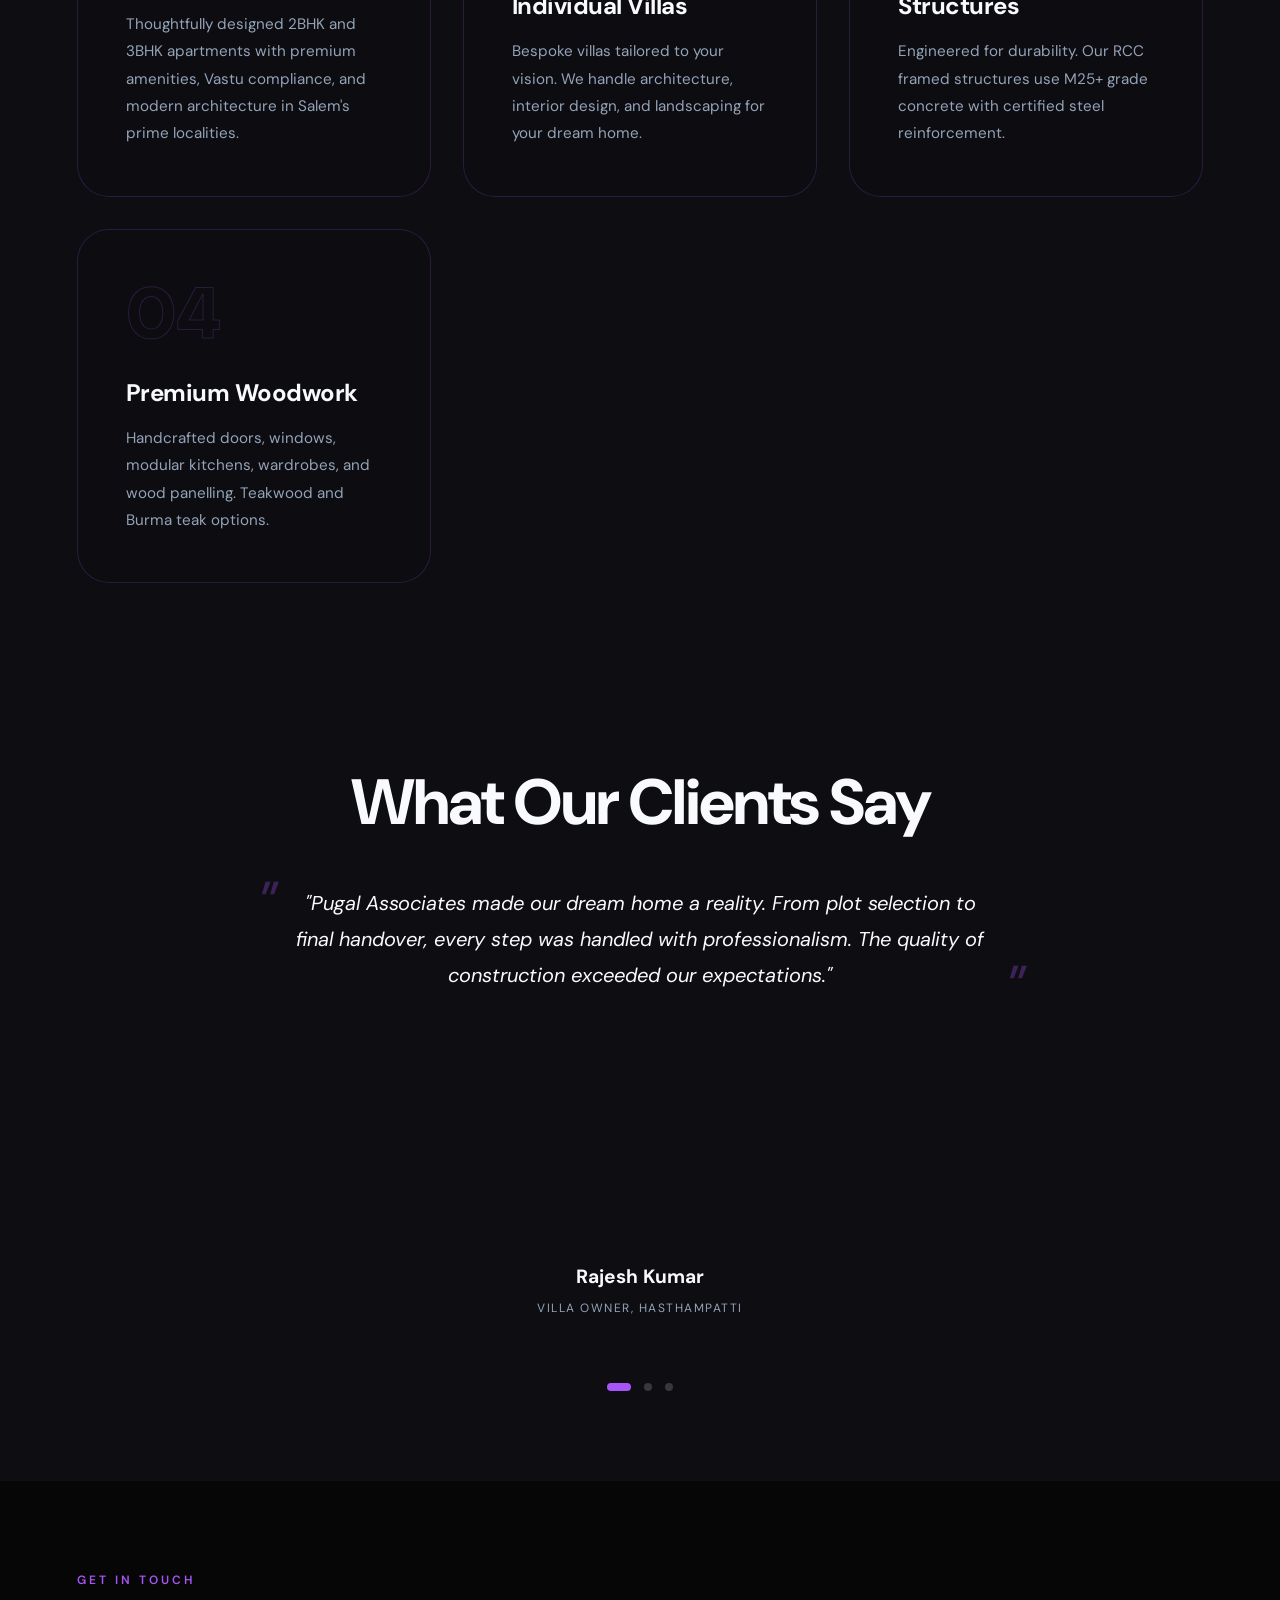
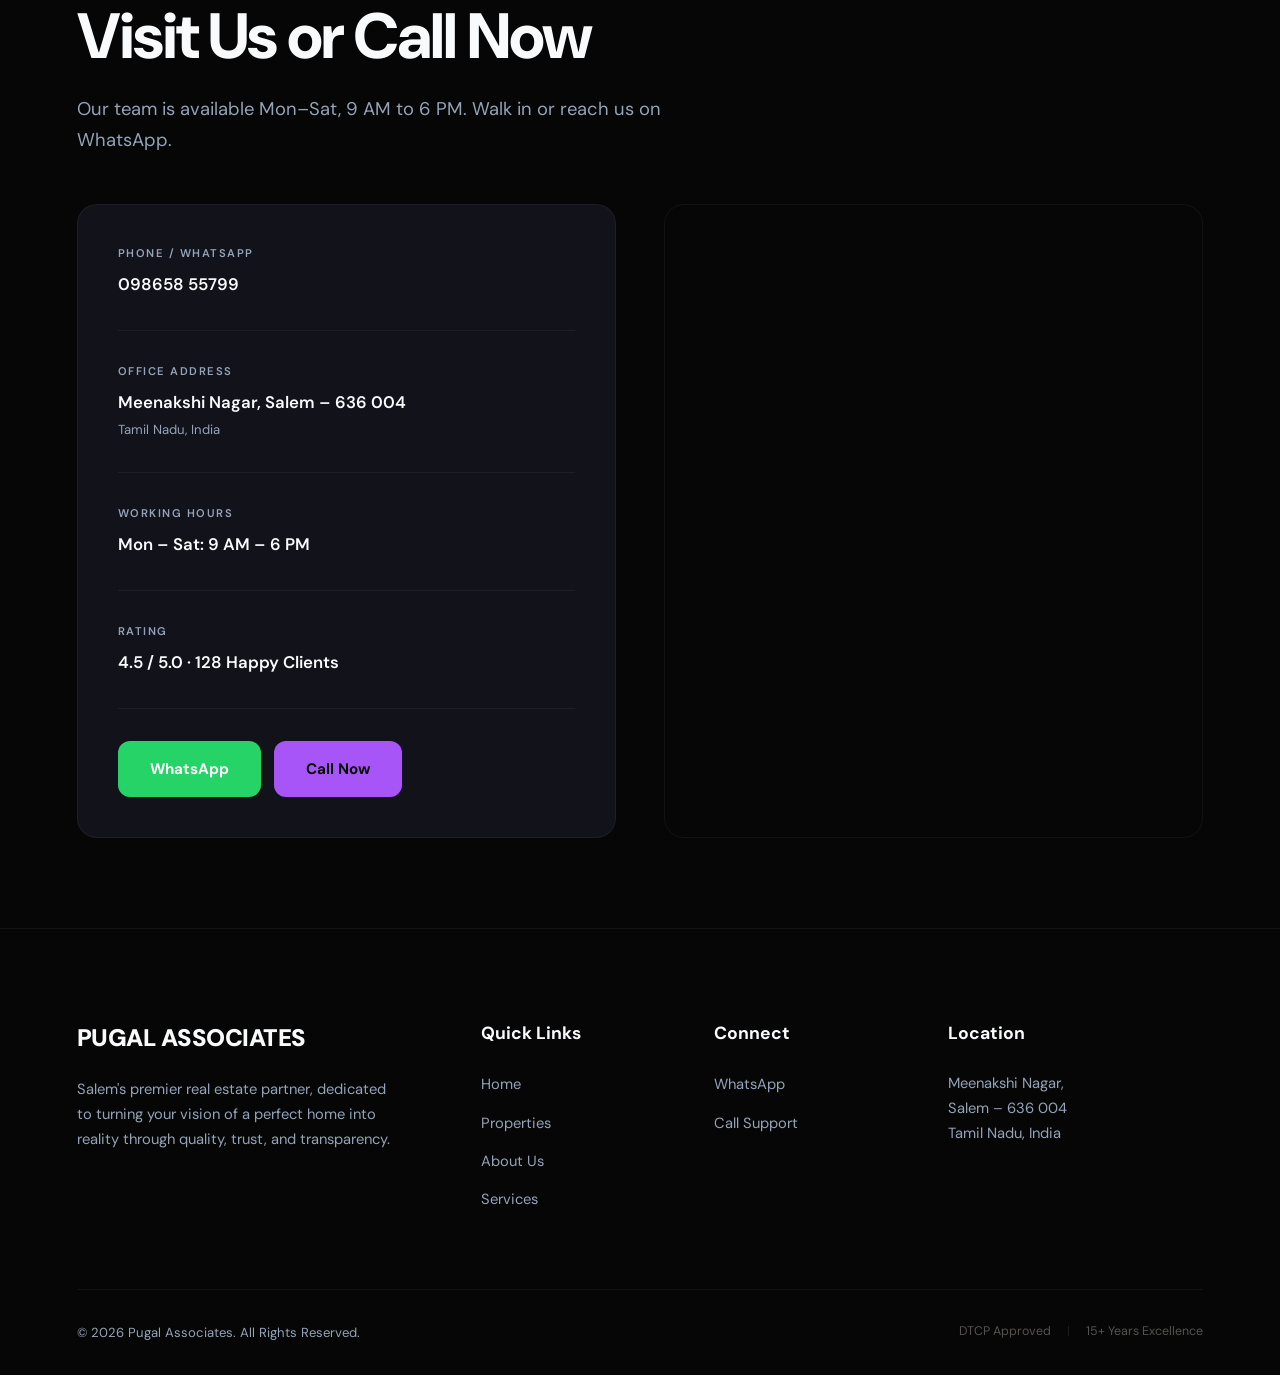
==== commit fcbe2ba7: "Update index.html" ====
--- a/index.html
+++ b/index.html
@@ -69,7 +69,7 @@
         in Salem.
       </h1>
       <p class="hero-desc">
-        Trusted by 500+ families across Salem. Specializing in Apartment Booking, Individual Villas, RCC Framed Structures, and Premium Woodwork — your one-stop real estate partner.
+        Trusted by 500+ families across Salem. Specializing in Apartment Booking, Individual Villas, RCC Framed Structures, and Premium Woodwork - your one-stop real estate partner.
       </p>
       <div class="hero-actions">
         <a href="https://wa.me/919865855799?text=Hello%20Pugal%20Associates!%20I%27d%20like%20to%20book%20a%20consultation." target="_blank" rel="noopener noreferrer" class="btn-hero">Book a Consultation</a>
